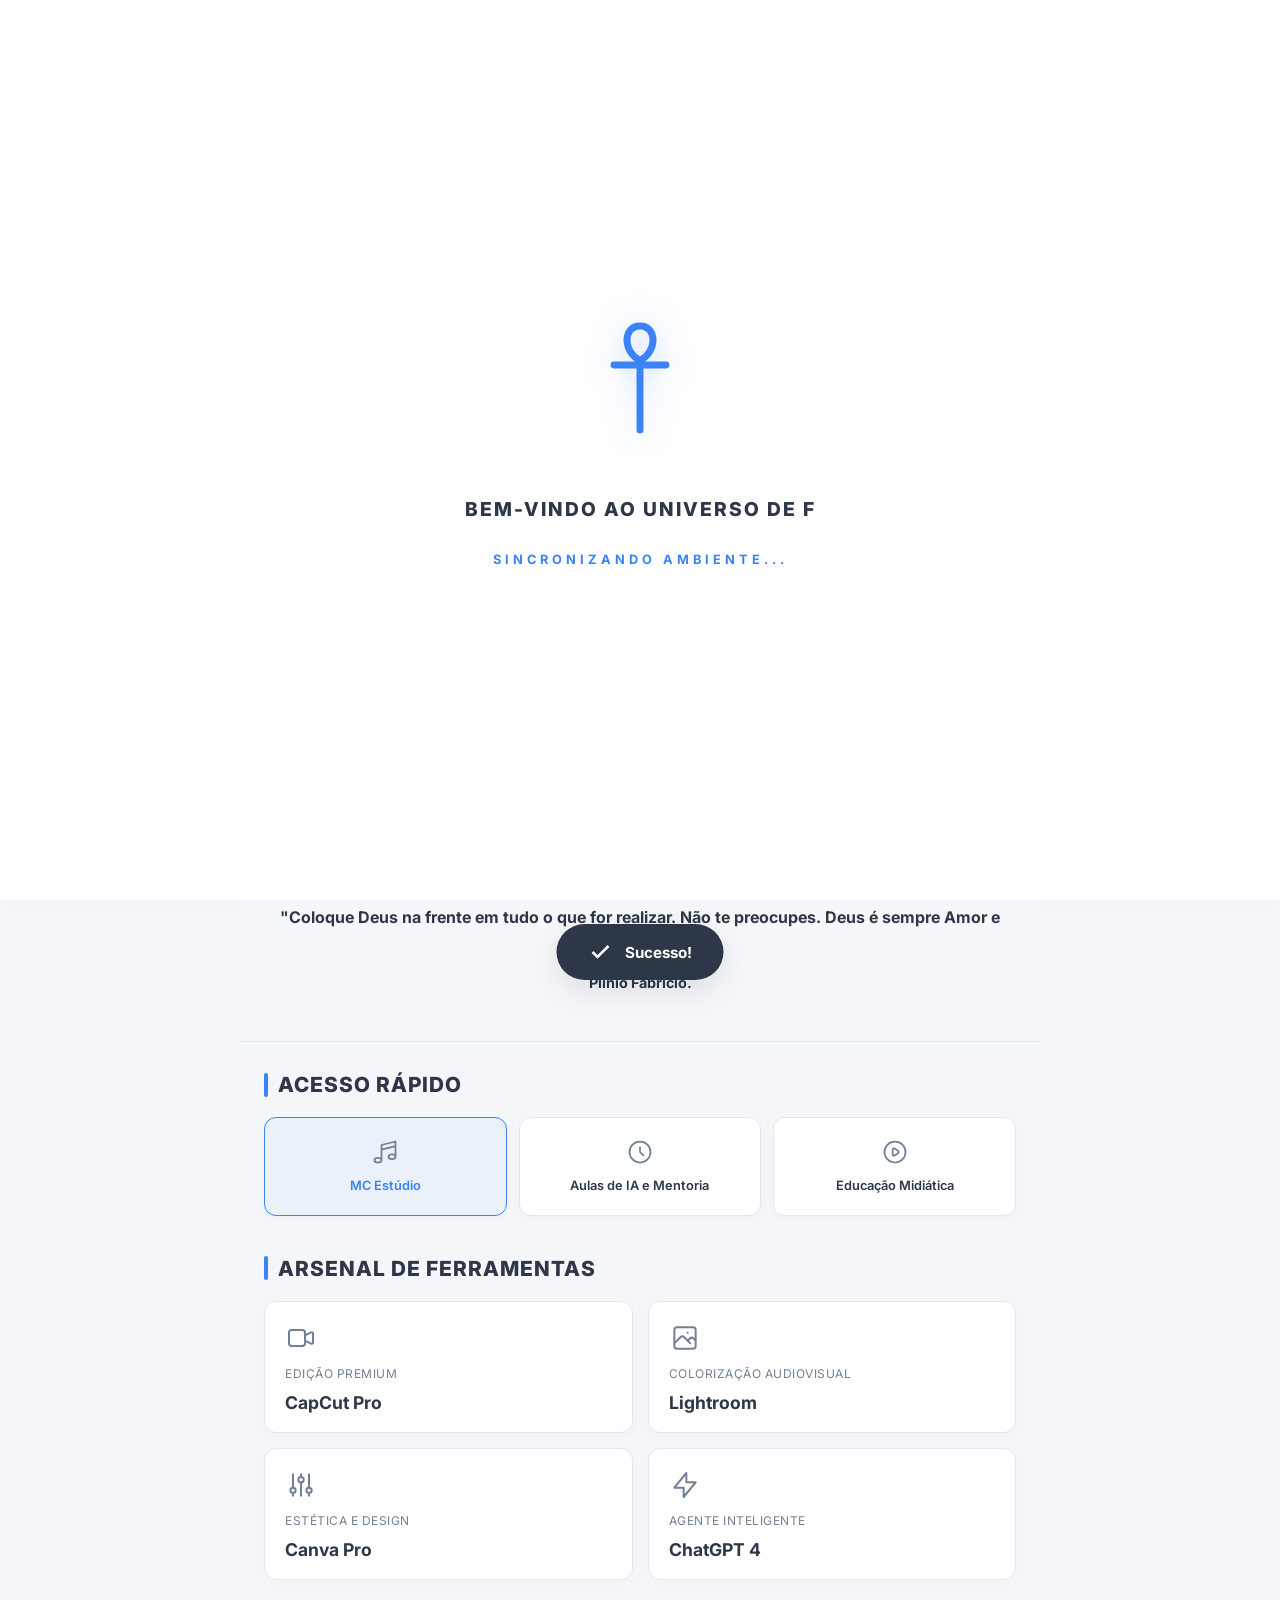
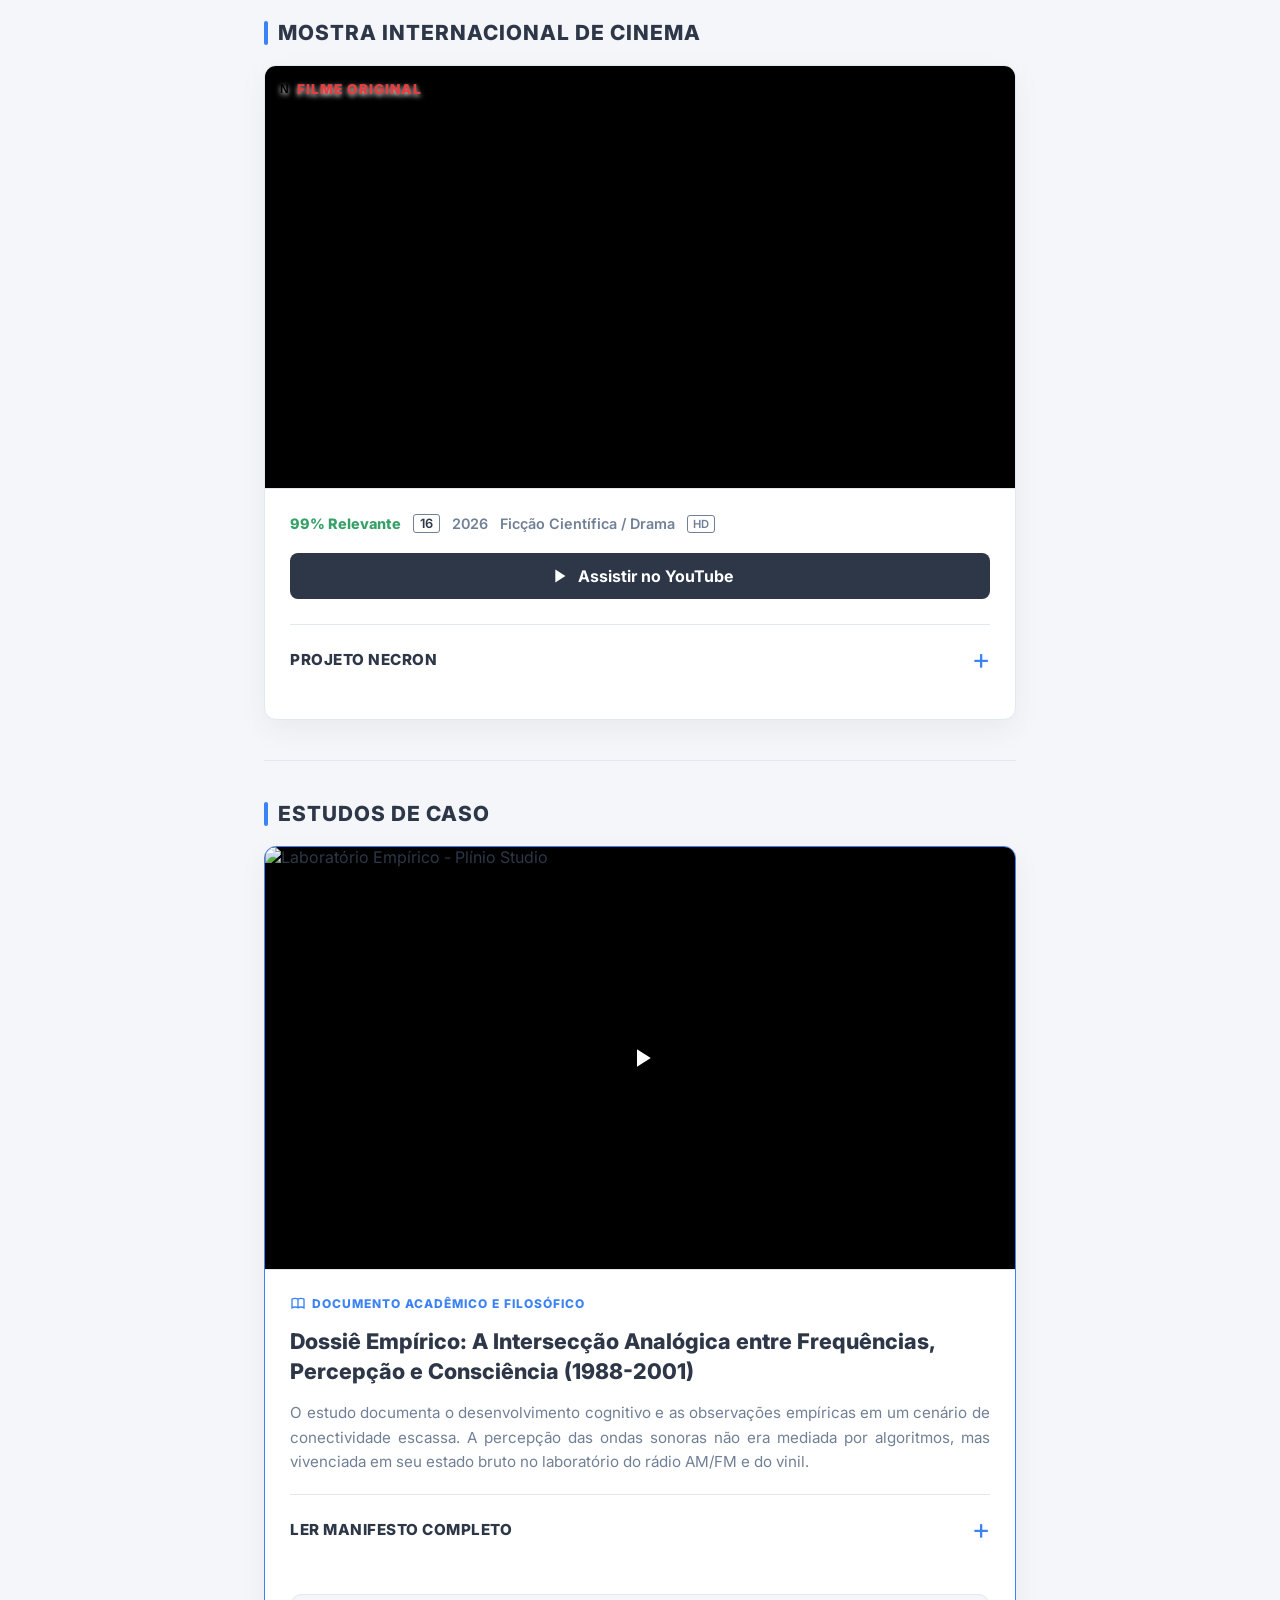
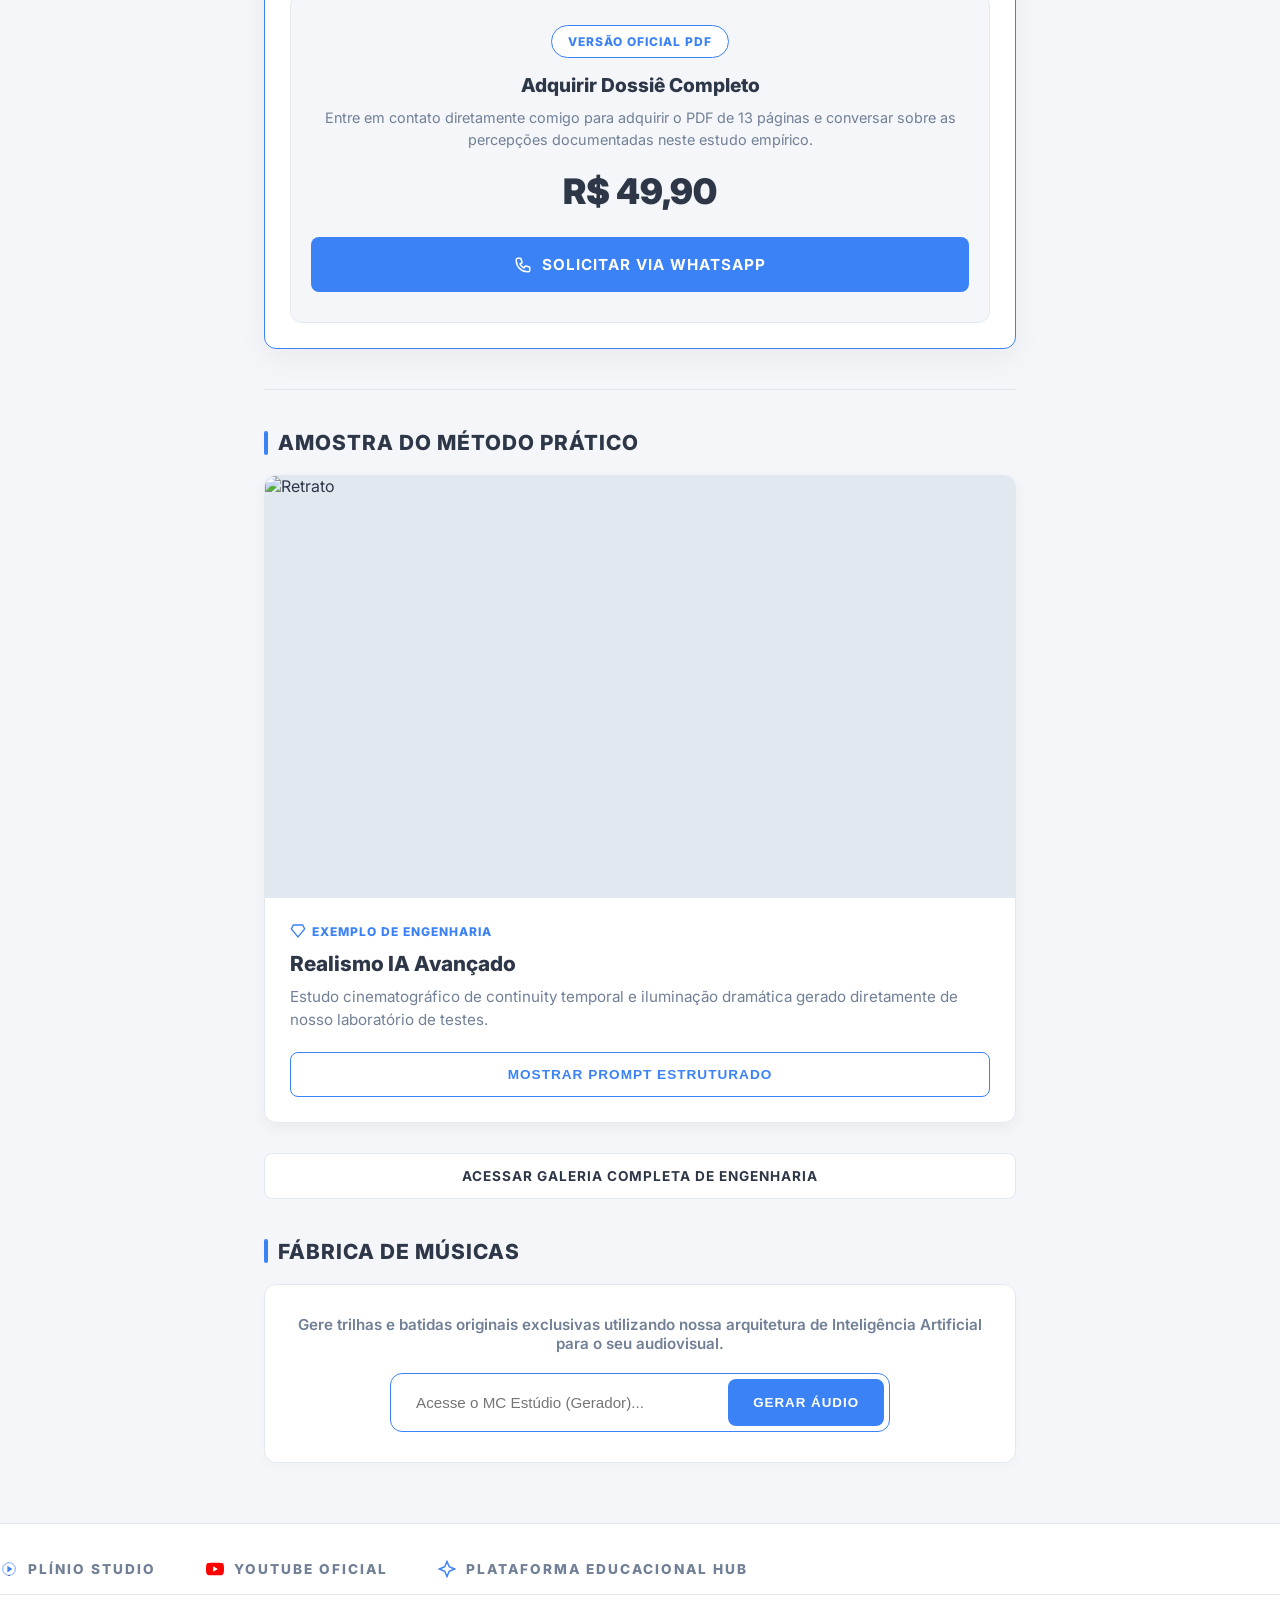
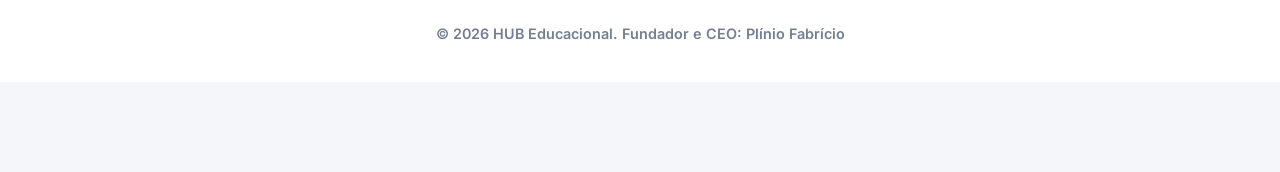
==== index.html @ e42d826e "Update greeting from 'Hello' to 'Goodbye'" ====
<!DOCTYPE html>
<html lang="pt-BR">
<head>
    <meta charset="UTF-8">
    <meta name="viewport" content="width=device-width, initial-scale=1.0, maximum-scale=1.0, user-scalable=no">
    <title>Plínio Studio | Hub Educacional & IA</title>
    <meta name="theme-color" content="#F4F6F9">
    
    <link rel="manifest" href="manifest.json">
    
    <link rel="icon" type="image/svg+xml" href="data:image/svg+xml,<svg xmlns='http://www.w3.org/2000/svg' viewBox='0 0 512 512'><rect width='512' height='512' rx='100' fill='%23FFFFFF'/><circle cx='256' cy='256' r='180' fill='none' stroke='%233B82F6' stroke-width='20'/><path d='M210 160v192l140-96z' fill='%233B82F6'/><text x='256' y='460' font-family='sans-serif' font-weight='900' font-size='42' fill='%231A202C' text-anchor='middle' letter-spacing='2'>PS</text></svg>">
    <link rel="apple-touch-icon" href="data:image/svg+xml,<svg xmlns='http://www.w3.org/2000/svg' viewBox='0 0 512 512'><rect width='512' height='512' rx='100' fill='%23FFFFFF'/><circle cx='256' cy='256' r='180' fill='none' stroke='%233B82F6' stroke-width='20'/><path d='M210 160v192l140-96z' fill='%233B82F6'/><text x='256' y='460' font-family='sans-serif' font-weight='900' font-size='42' fill='%231A202C' text-anchor='middle' letter-spacing='2'>PS</text></svg>">

    <link rel="preconnect" href="https://fonts.googleapis.com">
    <link rel="preconnect" href="https://fonts.gstatic.com" crossorigin>
    <link href="https://fonts.googleapis.com/css2?family=Inter:wght@300;400;500;600;700;800&display=swap" rel="stylesheet">

    <script type="module" src="https://ajax.googleapis.com/ajax/libs/model-viewer/3.4.0/model-viewer.min.js"></script>

    <style>
        /* --- TEMA PREMIUM (SaaS / EAD HUB CLEAN) --- */
        :root {
            --bg-main: #F4F6F9;        
            --bg-card: #FFFFFF;        
            --bg-card-hover: #F7FAFC;
            --text-main: #2D3748;
            --text-muted: #718096;
            --accent-primary: #3B82F6; 
            --accent-secondary: #FF3366; 
            --border-color: #E2E8F0;
            --netflix-red: #E53E3E;
        }

        * { margin: 0; padding: 0; box-sizing: border-box; }
        html { scroll-behavior: smooth; }
        body { background-color: var(--bg-main); color: var(--text-main); font-family: 'Inter', system-ui, -apple-system, sans-serif; -webkit-font-smoothing: antialiased; padding-bottom: 90px; }

        /* --- TELA DE ABERTURA --- */
        #splash-screen { position: fixed; top: 0; left: 0; width: 100%; height: 100%; background-color: #FFFFFF; z-index: 99999; display: flex; flex-direction: column; justify-content: center; align-items: center; overflow: hidden; transition: opacity 0.8s ease-out, visibility 0.8s; }
        .ankh-container { margin-bottom: 30px; animation: pulseAnkh 2.5s infinite ease-in-out; filter: drop-shadow(0 0 15px rgba(59, 130, 246, 0.3)); }
        @keyframes pulseAnkh { 0% { transform: scale(0.95); opacity: 0.8; filter: drop-shadow(0 0 10px rgba(59, 130, 246, 0.2)); } 50% { transform: scale(1.05); opacity: 1; filter: drop-shadow(0 0 25px rgba(59, 130, 246, 0.5)); } 100% { transform: scale(0.95); opacity: 0.8; filter: drop-shadow(0 0 10px rgba(59, 130, 246, 0.2)); } }
        .splash-content { position: relative; z-index: 2; text-align: center; padding: 20px; }
        .splash-text { font-size: 1.2rem; font-weight: 800; letter-spacing: 2px; color: var(--text-main); text-transform: uppercase; font-family: 'Inter', monospace; min-height: 40px; }
        .splash-sub { font-size: 0.8rem; color: var(--accent-primary); letter-spacing: 4px; margin-top: 15px; text-transform: uppercase; opacity: 0; animation: fadeInSub 2s forwards 1.5s; font-weight: bold; }
        @keyframes fadeInSub { to { opacity: 1; } }

        /* --- CABEÇALHO --- */
        header { display: flex; justify-content: space-between; align-items: center; padding: 20px 24px; background-color: rgba(255, 255, 255, 0.95); backdrop-filter: blur(10px); position: sticky; top: 0; z-index: 100; border-bottom: 1px solid var(--border-color); box-shadow: 0 4px 10px rgba(0,0,0,0.02); }
        .logo-text { font-size: 1.3rem; font-weight: 800; letter-spacing: -0.5px; color: var(--text-main); text-transform: uppercase;}
        .logo-text span { color: var(--accent-primary); }
        .header-icons { display: flex; gap: 16px; align-items: center; }
        .header-icons svg { width: 28px; height: 28px; fill: none; stroke: var(--text-muted); stroke-width: 1.5; cursor: pointer; transition: 0.3s; }
        .header-icons svg:hover { stroke: var(--accent-primary); }

        /* --- MENU LATERAL REORGANIZADO --- */
        .side-menu { position: fixed; top: 0; right: -100%; width: 300px; height: 100%; background: var(--bg-card); z-index: 2000; transition: 0.5s ease-out; border-left: 1px solid var(--border-color); box-shadow: -10px 0 30px rgba(0,0,0,0.05); overflow-y: auto; display: flex; flex-direction: column; }
        .side-menu.active { right: 0; }
        .menu-header { display: flex; justify-content: space-between; align-items: center; padding: 25px 24px 20px 24px; border-bottom: 1px solid var(--border-color); }
        .close-menu { color: var(--text-muted); font-size: 2rem; cursor: pointer; transition: 0.3s; line-height: 1;}
        .close-menu:hover { color: var(--accent-primary); }
        .menu-links { padding: 10px 0; }
        .menu-links a { display: flex; align-items: center; gap: 14px; padding: 18px 24px; color: var(--text-main); text-decoration: none; font-size: 0.95rem; font-weight: 600; border-bottom: 1px solid var(--border-color); transition: 0.3s; }
        .menu-links a svg { width: 20px; height: 20px; fill: none; stroke: var(--text-muted); stroke-width: 1.5; }
        .menu-links a:hover { background: var(--bg-card-hover); color: var(--accent-primary); padding-left: 30px; }
        .menu-links a:hover svg { stroke: var(--accent-primary); }
        .overlay { display: none; position: fixed; top: 0; left: 0; width: 100%; height: 100%; background: rgba(255,255,255,0.7); z-index: 1500; backdrop-filter: blur(4px); }
        .overlay.active { display: block; }

        /* Link Especial do MC Estúdio no Menu */
        .linkmcestudio { background: rgba(59, 130, 246, 0.05); border-left: 3px solid var(--accent-primary); }
        .linkmcestudio svg { stroke: var(--accent-primary) !important; }
        .linkmcestudio:hover { background: rgba(59, 130, 246, 0.1) !important; color: var(--accent-primary) !important; }

        /* --- CONTEÚDO PRINCIPAL --- */
        .app-container { max-width: 800px; margin: 0 auto; padding: 0 24px 40px 24px; }
        
        /* HERO SECTION */
        .hero-section { margin: 0 -24px 30px -24px; padding: 40px 24px; background: linear-gradient(180deg, #FFFFFF 0%, var(--bg-main) 100%); border-bottom: 1px solid var(--border-color); text-align: left; }
        .hero-title { font-size: 1.8rem; font-weight: 800; color: var(--text-main); margin-bottom: 15px; line-height: 1.3; text-align: center; }
        .hero-title span { color: var(--accent-primary); }
        
        .hero-search-box { display: flex; background: var(--bg-card); border: 1px solid var(--border-color); border-radius: 12px; overflow: hidden; max-width: 500px; margin: 0 auto; box-shadow: 0 5px 15px rgba(0,0,0,0.05); padding: 5px; }
        .hero-search-box input { flex: 1; padding: 15px 20px; background: transparent; border: none; color: var(--text-main); font-size: 0.95rem; outline: none; cursor: pointer; }
        .hero-search-box button { background: var(--accent-primary); color: #FFF; border: none; padding: 0 25px; border-radius: 8px; font-weight: 700; cursor: pointer; text-transform: uppercase; letter-spacing: 1px; transition: opacity 0.3s; }
        .hero-search-box button:hover { opacity: 0.85; }

        /* MENTORIAS E FERRAMENTAS */
        .section-title { font-size: 1.3rem; font-weight: 800; color: var(--text-main); margin-bottom: 20px; text-transform: uppercase; letter-spacing: 1px; display: flex; align-items: center; gap: 10px; }
        .section-title::before { content: ''; display: block; width: 4px; height: 24px; background: var(--accent-primary); border-radius: 2px; }
        
        .mentorship-grid { display: grid; grid-template-columns: repeat(3, 1fr); gap: 12px; margin-bottom: 40px; }
        .mentorship-card { background: var(--bg-card); border: 1px solid var(--border-color); color: var(--text-main); border-radius: 12px; padding: 20px 10px; text-align: center; display: flex; flex-direction: column; align-items: center; gap: 12px; cursor: pointer; font-weight: 600; transition: 0.3s; box-shadow: 0 4px 10px rgba(0,0,0,0.02); }
        .mentorship-card:hover { border-color: var(--accent-primary); background: var(--bg-card-hover); transform: translateY(-3px); }
        .mentorship-card svg { width: 28px; height: 28px; fill: none; stroke: var(--text-muted); stroke-width: 1.5; transition: 0.3s;}
        .mentorship-card:hover svg { stroke: var(--accent-primary); }
        .mentorship-card span { font-size: 0.8rem; line-height: 1.3; }

        .feature-grid { display: grid; grid-template-columns: repeat(2, 1fr); gap: 15px; margin-bottom: 40px; }
        .feature-card { background: var(--bg-card); border: 1px solid var(--border-color); border-radius: 12px; padding: 20px; text-decoration: none; transition: 0.3s; display: flex; flex-direction: column; align-items: flex-start; gap: 12px; position: relative; overflow: hidden; box-shadow: 0 4px 10px rgba(0,0,0,0.02); }
        .feature-card::before { content: ''; position: absolute; top: 0; left: 0; width: 3px; height: 100%; background: var(--accent-primary); opacity: 0; transition: 0.3s; }
        .feature-card:hover { border-color: var(--accent-primary); transform: translateY(-4px); background: var(--bg-card-hover); }
        .feature-card:hover::before { opacity: 1; }
        .feature-card svg { width: 32px; height: 32px; stroke: var(--text-muted); fill: none; stroke-width: 1.5; transition: 0.3s;}
        .feature-card:hover svg { stroke: var(--accent-primary); }
        .feature-card-small { font-size: 0.75rem; color: var(--text-muted); text-transform: uppercase; letter-spacing: 0.5px; }
        .feature-card-bold { font-size: 1.1rem; font-weight: 700; color: var(--text-main); line-height: 1.1; }

        /* --- CARDS (NETFLIX & DOSSIÊ) --- */
        .netflix-card { background: var(--bg-card); border-radius: 12px; overflow: hidden; margin-bottom: 40px; box-shadow: 0 10px 30px rgba(0,0,0,0.05); border: 1px solid var(--border-color); max-width: 100%; margin-left: auto; margin-right: auto; }
        .netflix-video-wrapper { position: relative; width: 100%; padding-top: 56.25%; background: #000; overflow: hidden; border-bottom: 1px solid var(--border-color);}
        .netflix-video-wrapper iframe, .netflix-video-wrapper img { position: absolute; top: 0; left: 0; width: 100%; height: 100%; border: none; object-fit: cover; }
        .netflix-badge-top { position: absolute; top: 15px; left: 15px; display: flex; align-items: center; gap: 6px; color: var(--netflix-red); font-weight: 900; font-size: 0.85rem; letter-spacing: 1px; z-index: 10; text-shadow: 0 2px 5px rgba(255,255,255,0.9);}
        .netflix-badge-top span { color: #000; font-size: 0.75rem; font-weight: 700; letter-spacing: 2px;}
        
        .netflix-info { padding: 25px; text-align: left; }
        .netflix-meta { display: flex; align-items: center; gap: 12px; flex-wrap: wrap; margin-bottom: 20px; font-size: 0.9rem; font-weight: 600; color: var(--text-muted); }
        .netflix-match { color: #38A169; font-weight: 800; }
        .netflix-age { border: 1px solid var(--text-muted); padding: 1px 6px; border-radius: 3px; font-size: 0.8rem; color: var(--text-main);}
        .netflix-hd { border: 1px solid var(--text-muted); padding: 1px 5px; border-radius: 3px; font-size: 0.7rem; }
        
        .netflix-buttons { display: flex; gap: 12px; margin-bottom: 25px; }
        .netflix-btn-play { flex: 1; background: var(--text-main); color: #FFF; display: flex; align-items: center; justify-content: center; gap: 8px; padding: 12px; border-radius: 8px; font-weight: 700; font-size: 1rem; text-decoration: none; transition: 0.3s; }
        .netflix-btn-play:hover { background: var(--accent-primary); }
        .netflix-btn-play svg { width: 22px; height: 22px; fill: currentColor; }
        
        /* DOSSIÊ TYPOGRAPHY */
        details.dossie-accordion { background: transparent; border: none; border-top: 1px solid var(--border-color); border-radius: 0; margin-bottom: 0; overflow: hidden; transition: all 0.3s ease; }
        details.dossie-accordion summary { padding: 20px 0; font-weight: 800; color: var(--text-main); cursor: pointer; list-style: none; display: flex; justify-content: space-between; align-items: center; text-transform: uppercase; font-size: 0.95rem; letter-spacing: 0.5px; user-select: none; }
        details.dossie-accordion summary::-webkit-details-marker { display: none; }
        details.dossie-accordion summary::after { content: '+'; color: var(--accent-primary); font-size: 1.8rem; font-weight: 400; line-height: 1; }
        details.dossie-accordion[open] summary::after { content: '-'; }
        
        .dossie-content { padding: 10px 0 20px 0; border-top: none; }
        .dossie-content h4 { color: var(--text-main); margin-top: 25px; margin-bottom: 12px; font-size: 1.05rem; font-weight: 800;}
        .dossie-content p { color: var(--text-muted); font-size: 0.95rem; margin-bottom: 15px; line-height: 1.7; text-align: justify; }
        .dossie-content ul { list-style: none; padding-left: 15px; margin-bottom: 20px; border-left: 2px solid var(--accent-primary); }
        .dossie-content li { color: var(--text-muted); font-size: 0.95rem; margin-bottom: 12px; padding-left: 12px; line-height: 1.6; }
        .dossie-content li strong { color: var(--text-main); }
        
        /* PROMPTS CARD */
        .prompt-card { background: var(--bg-card); border: 1px solid var(--border-color); border-radius: 12px; overflow: hidden; display: flex; flex-direction: column; margin-bottom: 30px; box-shadow: 0 5px 15px rgba(0,0,0,0.05);}
        .card-img-prompt { position: relative; aspect-ratio: 16/9; background: #E2E8F0; cursor: pointer; overflow: hidden;}
        .card-img-prompt img { width: 100%; height: 100%; object-fit: cover; transition: 0.5s; }
        .card-img-prompt:hover img { transform: scale(1.05); }
        .prompt-info-box { padding: 25px; display: flex; flex-direction: column; }
        .card-tag { font-size: 0.75rem; font-weight: 800; letter-spacing: 1px; text-transform: uppercase; margin-bottom: 12px; display: flex; align-items: center; gap: 6px; color: var(--accent-primary); }
        .card-tag svg { width: 16px; height: 16px; stroke: currentColor; fill: none; stroke-width: 2;}
        .prompt-info-box h3 { color: var(--text-main); font-size: 1.3rem; margin-bottom: 10px; font-weight: 800;}
        .prompt-info-box p { color: var(--text-muted); font-size: 0.95rem; margin-bottom: 20px; line-height: 1.5;}
        .prompt-collapse { max-height: 0; overflow: hidden; transition: max-height 0.4s ease-out; }
        .prompt-box { background: var(--bg-main); border: 1px solid var(--border-color); padding: 15px; border-radius: 8px; margin-top: 15px; margin-bottom: 15px; color: var(--text-muted); font-size: 0.85rem; font-family: monospace; white-space: pre-wrap; }

        /* BOTÕES */
        .btn-action { display: inline-flex; align-items: center; justify-content: center; gap: 10px; background: transparent; color: var(--accent-primary); font-weight: 700; font-size: 0.85rem; text-transform: uppercase; letter-spacing: 1px; border: 1px solid var(--accent-primary); padding: 14px 20px; border-radius: 8px; transition: 0.3s; width: 100%; cursor: pointer; text-decoration: none; }
        .btn-action svg { width: 18px; height: 18px; stroke: currentColor; fill: none; stroke-width: 2;}
        .btn-action:hover { background: var(--bg-card-hover); }
        .btn-secondary { background: var(--bg-card); color: var(--text-main); border: 1px solid var(--border-color); }
        .btn-secondary:hover { border-color: var(--text-muted); background: var(--bg-main); }
        .divider { width: 100%; height: 1px; background: var(--border-color); margin: 40px 0; }

        /* --- MODAIS E TOASTS --- */
        .modal-overlay { display: none; position: fixed; top: 0; left: 0; width: 100%; height: 100%; background: rgba(255, 255, 255, 0.9); backdrop-filter: blur(8px); z-index: 3000; justify-content: center; align-items: center; opacity: 0; transition: 0.3s; }
        .modal-overlay.active { display: flex; opacity: 1; }
        .modal-content { background: var(--bg-card); border: 1px solid var(--border-color); border-top: 4px solid var(--accent-primary); border-radius: 16px; padding: 40px 30px; width: 90%; max-width: 420px; text-align: center; position: relative; box-shadow: 0 20px 40px rgba(0,0,0,0.1); }
        .close-modal { position: absolute; top: 18px; right: 22px; color: var(--text-muted); font-size: 2rem; cursor: pointer; transition: 0.3s; line-height: 1; }
        .close-modal:hover { color: var(--accent-primary); }
        .modal-content h3 { font-size: 1.5rem; font-weight: 800; color: var(--text-main); margin-bottom: 10px; letter-spacing: -0.5px;}
        .modal-input { width: 100%; padding: 18px; margin-bottom: 20px; background: var(--bg-main); color: var(--text-main); border: 1px solid var(--border-color); border-radius: 10px; text-align: center; font-size: 1.4rem; transition: 0.3s; font-weight: 700; letter-spacing: 4px; }
        .modal-input:focus { border-color: var(--accent-primary); outline: none; box-shadow: 0 0 10px rgba(59,130,246,0.1);}
        .modal-btn { background: var(--accent-primary); color: #FFF; padding: 16px; border: none; border-radius: 10px; font-weight: 700; cursor: pointer; width: 100%; text-transform: uppercase; transition: 0.3s; letter-spacing: 1px; margin-bottom: 15px; }
        .modal-btn:hover { background: #2563EB; }
        
        .toast-notification { position: fixed; bottom: -80px; left: 50%; transform: translateX(-50%); background: var(--text-main); color: #FFF; padding: 16px 32px; border-radius: 30px; font-weight: 700; font-size: 0.95rem; z-index: 9999; transition: bottom 0.5s cubic-bezier(0.68, -0.55, 0.265, 1.55); display: flex; align-items: center; gap: 12px; pointer-events: none; box-shadow: 0 10px 30px rgba(0,0,0,0.1);}
        .toast-notification.show { bottom: 90px; }
        
        .lightbox-overlay { display: none; position: fixed; top: 0; left: 0; width: 100%; height: 100%; background: rgba(255,255,255,0.95); backdrop-filter: blur(10px); z-index: 4000; justify-content: center; align-items: center; cursor: zoom-out; opacity: 0; transition: 0.3s ease; }
        .lightbox-overlay.active { display: flex; opacity: 1; }
        .lightbox-overlay img { max-width: 90%; max-height: 90vh; border-radius: 8px; border: 1px solid var(--border-color); box-shadow: 0 20px 40px rgba(0,0,0,0.1); }
        
        /* BOTTOM NAV & FOOTER */
        .bottom-nav { position: fixed; bottom: 0; left: 0; width: 100%; background: rgba(255, 255, 255, 0.98); backdrop-filter: blur(10px); border-top: 1px solid var(--border-color); display: flex; justify-content: space-around; padding: 12px 0 20px 0; z-index: 1000; box-shadow: 0 -4px 20px rgba(0,0,0,0.03); }
        .nav-item { display: flex; flex-direction: column; align-items: center; gap: 6px; color: var(--text-muted); text-decoration: none; font-size: 0.75rem; font-weight: 700; transition: 0.3s; cursor: pointer; }
        .nav-item:hover, .nav-item.active { color: var(--accent-primary); }
        .nav-item svg { width: 26px; height: 26px; stroke: currentColor; fill: none; stroke-width: 1.5; }
        
        ::-webkit-scrollbar { width: 8px; }
        ::-webkit-scrollbar-track { background: var(--bg-main); }
        ::-webkit-scrollbar-thumb { background: var(--border-color); border-radius: 10px; }
        ::-webkit-scrollbar-thumb:hover { background: var(--text-muted); }
        
        .marquee-container { width: 100%; overflow: hidden; background: var(--bg-card); border-top: 1px solid var(--border-color); border-bottom: 1px solid var(--border-color); padding: 16px 0; display: flex; white-space: nowrap; margin-top: 20px; margin-bottom: 30px; }
        .marquee-content { display: flex; gap: 50px; animation: infiniteScroll 25s linear infinite; align-items: center; }
        .marquee-item { font-size: 0.85rem; font-weight: 800; color: var(--text-muted); text-transform: uppercase; letter-spacing: 2px; display: flex; align-items: center; gap: 10px; }
        .marquee-item span { color: var(--accent-primary); }
        @keyframes infiniteScroll { 0% { transform: translateX(0%); } 100% { transform: translateX(-50%); } }
    </style>
</head>
<body id="top">

    <!-- TELA DE ABERTURA CORRIGIDA -->
    <div id="splash-screen">
        <div class="ankh-container">
            <!-- Ícone Simplificado para não dar erro em mobile -->
            <svg viewBox="0 0 100 150" style="width: 130px; height: 130px; stroke: #3B82F6; fill: none; stroke-width: 8; stroke-linecap: round; stroke-linejoin: round;">
                <path d="M50 15 C30 15, 30 45, 50 55 C70 45, 70 15, 50 15 Z" />
                <line x1="20" y1="60" x2="80" y2="60" />
                <line x1="50" y1="60" x2="50" y2="135" />
            </svg>
        </div>
        <div class="splash-content">
            <div class="splash-text" id="splashTypewriter"></div>
            <div class="splash-sub">Sincronizando ambiente...</div>
        </div>
    </div>

    <header>
        <div class="logo-text">PLÍNIO<span>STUDIO</span></div>
        <div class="header-icons">
            <svg onclick="toggleMenu()" viewBox="0 0 24 24"><path stroke-linecap="round" stroke-linejoin="round" d="M4 6h16M4 12h16M4 18h16"></path></svg>
        </div>
    </header>

    <div class="overlay" id="menuOverlay" onclick="toggleMenu()"></div>
    
    <!-- MENU LATERAL REORGANIZADO -->
    <div class="side-menu" id="sideMenu">
        <div class="menu-header">
            <div class="logo-text" style="font-size: 1.1rem;">Navegação</div>
            <div class="close-menu" onclick="toggleMenu()">×</div>
        </div>
        <div class="menu-links">
            <a href="#" onclick="abrirModalQuemSomos(); toggleMenu();">
                <svg viewBox="0 0 24 24"><path stroke-linecap="round" stroke-linejoin="round" d="M16 7a4 4 0 11-8 0 4 4 0 018 0zM12 14a7 7 0 00-7 7h14a7 7 0 00-7-7z"></path></svg> Quem Somos
            </a>
            <a href="#" onclick="abrirPeloMenu('curso', 'Aulas de IA e Mentoria'); toggleMenu();">
                <svg viewBox="0 0 24 24"><path stroke-linecap="round" stroke-linejoin="round" d="M12 8v4l3 3m6-3a9 9 0 11-18 0 9 9 0 0118 0z"></path></svg> Aulas de IA e Mentoria
            </a>
            <a href="#" onclick="abrirPeloMenu('mentoria', 'Mentoria de Educação Midiática'); toggleMenu();">
                <svg viewBox="0 0 24 24"><path stroke-linecap="round" stroke-linejoin="round" d="M14.752 11.168l-3.197-2.132A1 1 0 0010 9.87v4.263a1 1 0 001.555.832l3.197-2.132a1 1 0 000-1.664z"></path><path stroke-linecap="round" stroke-linejoin="round" d="M21 12a9 9 0 11-18 0 9 9 0 0118 0z"></path></svg> Educação Midiática
            </a>
            <a href="#estudos-de-caso" onclick="toggleMenu();">
                <svg viewBox="0 0 24 24"><path stroke-linecap="round" stroke-linejoin="round" d="M9 12h6m-6 4h6m2 5H7a2 2 0 01-2-2V5a2 2 0 012-2h5.586a1 1 0 01.707.293l5.414 5.414a1 1 0 01.293.707V19a2 2 0 01-2 2z"></path></svg> Estudos de Caso (Tese)
            </a>
            <a href="mcestudio.html" class="linkmcestudio">
                <svg viewBox="0 0 24 24"><path stroke-linecap="round" stroke-linejoin="round" d="M9 19V6l12-3v13M9 19c0 1.105-1.343 2-3 2s-3-.895-3-2 1.343-2 3-2 3 .895 3 2zm12-3c0 1.105-1.343 2-3 2s-3-.895-3-2 1.343-2 3-2 3 .895 3 2zM9 10l12-3"></path></svg> MC Estúdio (Gerador)
            </a>
            <a href="https://iadesignerweb.github.io/prompts">
                <svg viewBox="0 0 24 24"><path stroke-linecap="round" stroke-linejoin="round" d="M4 16l4.586-4.586a2 2 0 012.828 0L16 16m-2-2l1.586-1.586a2 2 0 012.828 0L20 14m-6-6h.01M6 20h12a2 2 0 002-2V6a2 2 0 00-2-2H6a2 2 0 00-2 2v12a2 2 0 002 2z"></path></svg> Galeria de Prompts
            </a>
            <a href="#" onclick="abrirModalPagamentos(); toggleMenu();">
                <svg viewBox="0 0 24 24"><path stroke-linecap="round" stroke-linejoin="round" d="M12 8c-1.657 0-3 .895-3 2s1.343 2 3 2 3 .895 3 2-1.343 2-3 2m0-8c1.11 0 2.08.402 2.599 1M21 12a9 9 0 11-18 0 9 9 0 0118 0z"></path></svg> Adquirir Franquias (SaaS)
            </a>
            <a href="#" onclick="abrirPeloMenu('ebook', 'Baixar E-books'); toggleMenu();">
                <svg viewBox="0 0 24 24"><path stroke-linecap="round" stroke-linejoin="round" d="M12 6v12m-3-2.818l.879.659c1.171.879 3.07.879 4.242 0 1.172-.879 1.172-2.303 0-3.182C13.536 12.219 12.768 12 12 12c-.725 0-1.45-.22-2.003-.659-1.106-.879-1.106-2.303 0-3.182s2.9-.879 4.006 0l.415.33M21 12a9 9 0 11-18 0 9 9 0 0118 0z"></path></svg> Biblioteca de E-books
            </a>
            <a href="https://wa.me/5587996029765" target="_blank">
                <svg viewBox="0 0 24 24"><path stroke-linecap="round" stroke-linejoin="round" d="M3 5a2 2 0 012-2h3.28a1 1 0 01.948.684l1.498 4.493a1 1 0 01-.502 1.21l-2.257 1.13a11.042 11.042 0 005.516 5.516l1.13-2.257a1 1 0 011.21-.502l4.493 1.498a1 1 0 01.684.949V19a2 2 0 01-2 2h-1C9.716 21 3 14.284 3 6V5z"></path></svg> Suporte Oficial
            </a>
        </div>
    </div>

    <main class="app-container">
        
        <!-- HERO SECTION -->
        <div class="hero-section" style="padding: 40px 24px; text-align: left;">
            <div style="text-align: center; margin-bottom: 25px;">
                <img src="https://raw.githubusercontent.com/iadesignerweb/pliniostudio.io/refs/heads/main/foto-perfil-plinio-fabricio-oficial.png" alt="Plínio Fabrício - Criador do Várzea Beat" style="width: 100%; max-width: 400px; border-radius: 12px; box-shadow: 0 10px 30px rgba(0,0,0,0.1);">
            </div>
            
            <h1 class="hero-title" style="text-align: center; font-size: 1.6rem; text-transform: uppercase;">O CRIADOR DO GÊNERO <br><span style="color: var(--accent-primary);">VÁRZEA BEAT</span></h1>
            
            <div style="color: var(--text-muted); font-size: 0.95rem; line-height: 1.6; margin-bottom: 25px; text-align: justify;">
                <p style="margin-bottom: 15px;"><strong style="color: var(--text-main);">Plínio Fabrício:</strong> Produtor musical e cineasta independente, natural de Custódia, no sertão de Pernambuco. Com uma trajetória forjada por 30 anos de resistência e dedicação absoluta à criação, ele é o fundador do Plínio Studio e o criador do gênero Várzea Beat.</p>
                <p style="margin-bottom: 15px;">Mais do que um estilo musical, o Várzea Beat é um manifesto estético e audiovisual. A obra de Plínio funde o peso e a densidade das batidas modernas com a poética, a aridez e a ancestralidade do sertão nordestino. Guiado pela filosofia de conceitos antigos como Platão e a filosofia hindu, ele transforma a escassez de recursos em potência narrativa.</p>
                <p style="margin-bottom: 15px;">Atuando de forma 100% independente, da composição à renderização final, suas obras abordam temas existenciais, crítica social e a quebra das ilusões modernas. Entre os projetos mais recentes e atualizados de sua jornada estão os projetos e álbuns visuais: "Série Dopamina", Trailer disponível no Canal do artista e Filme "NECRON" na mostra internacional da Filmfreeway.com/NECRON. "Carcará" e "O Portal", são as últimas obras publicadas. Hoje, o seu trabalho ultrapassa as barreiras de Pernambuco, alcançando curadorias, como o destaque internacional no Festival de Cinema da Fox Studios, em Los Angeles.</p>
                
                <p style="margin-bottom: 20px; font-style: italic; border-left: 3px solid var(--accent-primary); padding-left: 15px;"><strong>Nota de arte:</strong> "O cinema e a música independente têm a força, não precisa de barreiras. Elas têm força suficiente para rompê-las."<br><br><span style="font-weight: bold; font-style: normal; color: var(--text-main);">Plínio Fabrício</span></p>
            </div>

            <!-- PROMPT PARA OS ALUNOS -->
            <div style="background: var(--bg-card); border: 1px solid var(--border-color); border-radius: 12px; padding: 20px; margin-bottom: 30px; box-shadow: 0 4px 10px rgba(0,0,0,0.02);">
                <p style="font-size: 0.85rem; font-weight: 700; color: var(--text-main); margin-bottom: 15px; text-align: center;">Como forma de gratidão aos 32.100 inscritos no Canal YouTube, para ser gerado no Gemini com sua fotografia.</p>
                <button onclick="togglePrompt('promptBiografia', this)" class="btn-action">Mostrar Prompt Estruturado</button>
                <div id="promptBiografia" class="prompt-collapse">
                    <div class="prompt-box" id="textoPromptBio">A cinematic, ultra-realistic editorial portrait photograph of a man. He has neatly styled hair with individual strands clearly visible, and short facial stubble. He is wearing a premium textured light beige/cream crew-neck sweater. The subject is shown in a tight chest-up portrait, positioned slightly right of center, with his body facing mostly toward the camera while his head is turned subtly toward the right side of the frame. His expression is calm, serious, and slightly contemplative, with his gaze directed off-camera to the right looking towards the horizon, not at the camera. Dramatic low-key cinematic lighting is used. A strong warm golden-orange key light from the left side of the frame illuminates the left side of his face, ear, hair, neck, and sweater, creating rich amber highlights and deep natural shadows. The right side of his face gradually falls into shadow, producing a striking chiaroscuro effect. The background is extremely dark, nearly black, with very shallow depth of field and subtle warm out-of-focus light highlights. The main subject remains the clear visual focus. Shot on an 85mm portrait lens at f/2. Aspect ratio 4:5. Strict instruction: Remove any other person or silhouette from the background. Preserve the subject's exact facial features, identity, and sharp/refined nose completely unaltered.</div>
                    <button onclick="copiarPrompt('textoPromptBio')" class="btn-action" style="margin-top: 5px;">Copiar Prompt</button>
                </div>
            </div>
            
            <div style="text-align: center; margin-top: 30px; padding-bottom: 10px;">
                <p style="font-weight: 700; color: var(--text-main); font-size: 1rem; margin-bottom: 10px;">"Coloque Deus na frente em tudo o que for realizar. Não te preocupes. Deus é sempre Amor e Justiça."</p>
                <p style="color: var(--text-muted); font-size: 0.9rem;">Com amor,<br><strong style="color: var(--text-main);">Plínio Fabrício.</strong></p>
            </div>
        </div>

        <h2 class="section-title">Acesso Rápido</h2>
        <div class="mentorship-grid">
            <div class="mentorship-card" onclick="window.location.href='mcestudio.html'" style="border-color: var(--accent-primary); background: rgba(59, 130, 246, 0.05);">
                <svg viewBox="0 0 24 24" stroke="var(--accent-primary)"><path stroke-linecap="round" stroke-linejoin="round" d="M9 19V6l12-3v13M9 19c0 1.105-1.343 2-3 2s-3-.895-3-2 1.343-2 3-2 3 .895 3 2zm12-3c0 1.105-1.343 2-3 2s-3-.895-3-2 1.343-2 3-2 3 .895 3 2zM9 10l12-3"></path></svg>
                <span style="color: var(--accent-primary);">MC Estúdio</span>
            </div>
            <div class="mentorship-card" onclick="abrirModal('curso', 'Aulas de IA e Mentoria')">
                <svg viewBox="0 0 24 24"><path stroke-linecap="round" stroke-linejoin="round" d="M12 8v4l3 3m6-3a9 9 0 11-18 0 9 9 0 0118 0z"></path></svg>
                <span>Aulas de IA e Mentoria</span>
            </div>
            <div class="mentorship-card" onclick="abrirModal('mentoria', 'Mentoria de Educação Midiática')">
                <svg viewBox="0 0 24 24"><path stroke-linecap="round" stroke-linejoin="round" d="M14.752 11.168l-3.197-2.132A1 1 0 0010 9.87v4.263a1 1 0 001.555.832l3.197-2.132a1 1 0 000-1.664z"></path><path stroke-linecap="round" stroke-linejoin="round" d="M21 12a9 9 0 11-18 0 9 9 0 0118 0z"></path></svg>
                <span>Educação Midiática</span>
            </div>
        </div>

        <h2 class="section-title">Arsenal de Ferramentas</h2>
        <div class="feature-grid">
            <a href="https://play.google.com/store/search?q=CapCut&c=apps" target="_blank" class="feature-card">
                <svg viewBox="0 0 24 24"><path stroke-linecap="round" stroke-linejoin="round" d="M15 10l4.553-2.276A1 1 0 0121 8.618v6.764a1 1 0 01-1.447.894L15 14M5 18h8a2 2 0 002-2V8a2 2 0 00-2-2H5a2 2 0 00-2 2v8a2 2 0 002 2z"></path></svg>
                <span class="feature-card-small">Edição Premium</span>
                <span class="feature-card-bold">CapCut Pro</span>
            </a>
            <a href="https://play.google.com/store/search?q=Lightroom+Mobile&c=apps" target="_blank" class="feature-card">
                <svg viewBox="0 0 24 24"><path stroke-linecap="round" stroke-linejoin="round" d="M4 16l4.586-4.586a2 2 0 012.828 0L16 16m-2-2l1.586-1.586a2 2 0 012.828 0L20 14m-6-6h.01M6 20h12a2 2 0 002-2V6a2 2 0 00-2-2H6a2 2 0 00-2 2v12a2 2 0 002 2z"></path></svg>
                <span class="feature-card-small">Colorização Audiovisual</span>
                <span class="feature-card-bold">Lightroom</span>
            </a>
            <a href="https://play.google.com/store/search?q=Canva&c=apps" target="_blank" class="feature-card">
                <svg viewBox="0 0 24 24"><path stroke-linecap="round" stroke-linejoin="round" d="M12 6V4m0 2a2 2 0 100 4m0-4a2 2 0 110 4m-6 8a2 2 0 100-4m0 4a2 2 0 110-4m0 4v2m0-6V4m6 6v10m6-2a2 2 0 100-4m0 4a2 2 0 110-4m0 4v2m0-6V4"></path></svg>
                <span class="feature-card-small">Estética e Design</span>
                <span class="feature-card-bold">Canva Pro</span>
            </a>
            <a href="https://play.google.com/store/search?q=ChatGPT&c=apps" target="_blank" class="feature-card">
                <svg viewBox="0 0 24 24"><path stroke-linecap="round" stroke-linejoin="round" d="M13 10V3L4 14h7v7l9-11h-7z"></path></svg>
                <span class="feature-card-small">Agente Inteligente</span>
                <span class="feature-card-bold">ChatGPT 4</span>
            </a>
        </div>

        <h2 class="section-title">Mostra Internacional de Cinema</h2>
        <div class="netflix-card">
            <div class="netflix-video-wrapper">
                <div class="netflix-badge-top"><span style="font-family: sans-serif;">N</span> FILME ORIGINAL</div>
                <iframe src="https://www.youtube.com/embed/RrNDFGoORMo" title="TRAILER OFICIAL: NECRON | Ficção Científica" allow="accelerometer; autoplay; clipboard-write; encrypted-media; gyroscope; picture-in-picture" allowfullscreen></iframe>
            </div>
            
            <div class="netflix-info">
                <div class="netflix-meta">
                    <span class="netflix-match">99% Relevante</span>
                    <span class="netflix-age">16</span>
                    <span>2026</span>
                    <span>Ficção Científica / Drama</span>
                    <span class="netflix-hd">HD</span>
                </div>
                
                <div class="netflix-buttons">
                    <a href="https://www.youtube.com/watch?v=RrNDFGoORMo" target="_blank" class="netflix-btn-play">
                        <svg viewBox="0 0 24 24"><path d="M8 5v14l11-7z"/></svg> Assistir no YouTube
                    </a>
                </div>
                
                <details class="dossie-accordion">
                    <summary>Projeto Necron</summary>
                    <div class="dossie-content">
                        <h4 style="color: var(--text-main); margin-bottom: 15px; font-size: 1.1rem; margin-top:0;">Protocolo oficial da Mostra Internacional</h4>
                        
                        <div style="font-size: 0.8rem; color: var(--text-muted); margin-bottom: 20px; font-family: monospace; border-left: 2px solid var(--netflix-red); padding-left: 15px;">
                            <strong>DATA DE EMISSÃO:</strong> 15 de Julho de 2026<br>
                            <strong>DIRETOR E CRIADOR:</strong> Plínio Fabrício, Plínio Studio
                        </div>

                        <p style="color: var(--text-main); font-weight: 700; margin-bottom: 10px;">PREÂMBULO</p>
                        <p>Este documento formaliza a gênese e a execução do projeto cinematográfico independente "NECRON". A obra une a essência cultural nordestina e brasileira com temas universais de ficção científica e drama. Nascido da necessidade crítica de questionar o controle corporativo e a alienação nas famílias modernas, o filme atua como uma denúncia estética contra o isolamento de um mundo hiperconectado.</p>

                        <p style="color: var(--text-main); font-weight: 700; margin-top: 25px; margin-bottom: 10px;">CRONOLOGIA DO ARCO NARRATIVO</p>
                        <ul>
                            <li><strong>O Exílio:</strong> O arquiteto e criador solitário é impiedosamente banido pelo sistema corporativo opressor denominado "Êxodo".</li>
                            <li><strong>A Descoberta Letal:</strong> Constatação aterradora de que a corporação não é apenas um monopólio de controle de dados, mas a encarnação algorítmica de um mal ancestral que alienou sua própria família.</li>
                            <li><strong>O Resgate Cognitivo:</strong> O protagonista inicia uma resistência tática para invadir a estrutura corporativa e salvar a mente de seu filho do abismo digital.</li>
                            <li><strong>O Testamento:</strong> Em paralelo à sua luta, ele grava a verdade factual da humanidade como legado para um neto que ele jamais conheceu.</li>
                        </ul>
                    </div>
                </details>
            </div>
        </div>

        <div class="divider"></div>

        <!-- NOVA SEÇÃO: ESTUDOS DE CASO (DOSSIÊ EMPÍRICO) -->
        <h2 class="section-title" id="estudos-de-caso">Estudos de Caso</h2>
        
        <div class="netflix-card" style="margin-bottom: 40px; border-color: var(--accent-primary);">
            
            <!-- Banner da Tese -->
            <div class="netflix-video-wrapper" style="cursor:pointer;" onclick="window.open('#', '_blank')" title="Assistir Vídeo Complementar (Em Breve)">
                <img src="https://raw.githubusercontent.com/iadesignerweb/pliniostudio.io/refs/heads/main/plinio-fabricio-studio-plinio-studio-plataformade-sass-hub-ia-estudo.png" alt="Laboratório Empírico - Plínio Studio">
                <div style="position:absolute; top:50%; left:50%; transform:translate(-50%, -50%); background:rgba(0,0,0,0.5); border-radius:50%; width:60px; height:60px; display:flex; align-items:center; justify-content:center; backdrop-filter:blur(4px); transition: 0.3s;" onmouseover="this.style.background='rgba(59,130,246,0.8)'" onmouseout="this.style.background='rgba(0,0,0,0.5)'">
                    <svg viewBox="0 0 24 24" style="width:30px; height:30px; fill:#FFF; margin-left:4px;"><path d="M8 5v14l11-7z"/></svg>
                </div>
            </div>
            
            <div class="netflix-info">
                <div class="card-tag" style="margin-bottom:15px; color:var(--accent-primary);">
                    <svg viewBox="0 0 24 24" stroke="currentColor"><path d="M12 6.253v13m0-13C10.832 5.477 9.246 5 7.5 5S4.168 5.477 3 6.253v13C4.168 18.477 5.754 18 7.5 18s3.332.477 4.5 1.253m0-13C13.168 5.477 14.754 5 16.5 5c1.747 0 3.332.477 4.5 1.253v13C19.832 18.477 18.247 18 16.5 18c-1.746 0-3.332.477-4.5 1.253"/></svg> 
                    DOCUMENTO ACADÊMICO E FILOSÓFICO
                </div>
                
                <h3 style="font-size: 1.35rem; font-weight:800; color:var(--text-main); margin-bottom:15px; line-height:1.4;">Dossiê Empírico: A Intersecção Analógica entre Frequências, Percepção e Consciência (1988-2001)</h3>
                
                <p style="color:var(--text-muted); font-size:0.95rem; line-height:1.6; margin-bottom:20px; text-align: justify;">O estudo documenta o desenvolvimento cognitivo e as observações empíricas em um cenário de conectividade escassa. A percepção das ondas sonoras não era mediada por algoritmos, mas vivenciada em seu estado bruto no laboratório do rádio AM/FM e do vinil.</p>
                
                <details class="dossie-accordion">
                    <summary>Ler Manifesto Completo</summary>
                    <div class="dossie-content" style="padding-top:10px;">
                        
                        <h4>I. O Contexto Temporal e o Isolamento Conectivo</h4>
                        <p>O presente estudo documenta o desenvolvimento cognitivo e as observações empíricas de um indivíduo durante o período compreendido entre o final da década de 1980 e a virada do milênio (1988-2001). O caso ganha relevância analítica por ocorrer em um cenário de conectividade escassa, caracterizado pela internet discada e pelo acesso limitado ao fluxo de informação global. Nesse vácuo digital, o indivíduo estruturou hipóteses profundas sobre física, acústica e percepção através da observação direta, da experimentação prática e da busca por literaturas filosóficas fora do escopo convencional.</p>

                        <h4>II. O Contraste Analógico vs. Digital: A Escola da Frequência Pura</h4>
                        <p>A aquisição desse entendimento estrutural precedeu a era da computação de alta velocidade e da inteligência de dados. A partir de 1988, a percepção das ondas sonoras não era mediada por algoritmos, mas vivenciada em seu estado bruto. A interação física com discos de vinil e a sintonização tátil de sinais de rádio AM/FM serviram como um laboratório empírico. Nessas mídias analógicas, a frequência, o ruído, a ressonância e a vibração não eram representações gráficas em uma tela, mas grandezas físicas tangíveis. Esse lastro temporal analógico permitiu ao autor observar a energia orgânica antes de ser emulada por processadores, desenvolvendo a capacidade rara de separar a verdadeira filosofia e biologia humana daquilo que a tecnologia contemporânea apenas tenta simular.</p>

                        <h4>III. A Premissa Vibracional e a Observação do Áudio</h4>
                        <p>Sem a influência das arquiteturas lógicas modernas, o autor do estudo mapeou o comportamento da energia puramente através da experimentação empírica com o som:</p>
                        <ul>
                            <li><strong>Frequências e Estados Mentais:</strong> O indivíduo documentou correlações sensoriais entre a exposição a frequências sonoras específicas, como ondas Delta, Theta e Beta, e a indução de estados alterados de consciência e foco.</li>
                            <li><strong>A Ponte com o Conhecimento Ancestral:</strong> Em suas reflexões, estruturou-se a hipótese teórica de que o domínio dessas vibrações não era uma descoberta científica recente, mas um resgate. O estudo propõe uma analogia onde civilizações antigas possivelmente já utilizavam os princípios da acústica e da ressonância como mecanismos de expansão da mente.</li>
                        </ul>

                        <h4>IV. O Véu da Realidade e a Metáfora Visual</h4>
                        <p>O cerne das reflexões deste período concentra-se na desconstrução da percepção sobre a matéria física. Para ilustrar essa percepção, o indivíduo fundamentou-se em duas vertentes principais:</p>
                        <ul>
                            <li><strong>A Filosofia Clássica:</strong> O Mito da Caverna de Platão e o conceito do Véu de Maya do hinduísmo foram adotados como metáforas primárias. A hipótese levanta a ideia de que a mente humana processa apenas projeções de uma realidade vibracional mais complexa. Obras da cultura pop contemporânea à época, como o filme Matrix (1999), serviram como um espelho cultural.</li>
                            <li><strong>O Experimento da Distorção Geométrica:</strong> O estudo registra exercícios práticos de fixação visual prolongada em objetos geométricos estáticos. Ao observar a distorção da forma, o indivíduo utilizou a experiência como uma forte analogia existencial, sugerindo que a energia, a observação e o estado mental interagem ativamente com a estrutura da realidade física, revelando sua natureza maleável.</li>
                        </ul>

                        <h4>V. Desdobramentos Contemporâneos e Validações Técnicas</h4>
                        <p>Os estudos de caso modernos confirmaram diversas premissas levantadas pelo indivíduo:</p>
                        <ul>
                            <li><strong>Validação em Psicoacústica e Neurociência:</strong> O mapeamento cerebral avançado comprovou clinicamente que estímulos sonoros binaurais alteram de fato a plasticidade cerebral, manipulando estados cognitivos e emocionais.</li>
                            <li><strong>O Paradoxo da Inteligência Artificial:</strong> A tecnologia moderna ratificou a separação conceitual levantada na tese: simular a linguagem ou a arte não equivale a possuir a consciência biológica moldada pela dor e pelo ciclo vital, corroborando a separação entre a "ilusão manipulável" e a "essência humana".</li>
                            <li><strong>Física da Informação e o Paradigma da Simulação:</strong> A hipótese filosófica encontrou ecos contemporâneos na Teoria da Informação Quântica, debatendo a possibilidade de o universo ser, fundamentalmente, uma estrutura matemática vibracional.</li>
                        </ul>

                        <h4>VI. A Síntese Existencial</h4>
                        <p>A conclusão postula que a verdadeira jornada do conhecimento sobre a realidade é inseparável da experiência biológica. O entendimento empírico sobre a fluidez da realidade e o poder da frequência já havia sido estruturado na mente do autor de forma autônoma e analógica, sustentado pela vivência humana e pela percepção do próprio ciclo natural da vida.</p>

                    </div>
                </details>

                <!-- PAINEL DE CONTATO / WHATSAPP -->
                <div style="background:var(--bg-main); border:1px solid var(--border-color); border-radius:12px; padding:30px 20px; text-align:center; margin-top:30px;">
                    <div style="display:inline-block; background:var(--bg-card); border:1px solid var(--accent-primary); padding:8px 16px; border-radius:20px; font-size:0.75rem; font-weight:800; color:var(--accent-primary); margin-bottom:15px; letter-spacing: 1px;">VERSÃO OFICIAL PDF</div>
                    <h4 style="color:var(--text-main); font-size:1.2rem; font-weight:800; margin-bottom:10px;">Adquirir Dossiê Completo</h4>
                    <p style="color:var(--text-muted); font-size:0.9rem; margin-bottom:20px; line-height: 1.5;">Entre em contato diretamente comigo para adquirir o PDF de 13 páginas e conversar sobre as percepções documentadas neste estudo empírico.</p>
                    
                    <div style="font-size: 2.2rem; font-weight: 900; color: var(--text-main); margin-bottom: 25px;">R$ 49,90</div>
                    
                    <a href="https://wa.me/5587996029765?text=Ol%C3%A1%2C%20Comandante%21%20Gostaria%20de%20adquirir%20o%20Dossi%C3%AA%20Emp%C3%ADrico%20e%20entender%20mais%20sobre%20suas%20percep%C3%A7%C3%B5es." target="_blank" class="btn-action" style="background:var(--accent-primary); color:#FFF; border:none; padding:18px; font-size:0.95rem;">
                        <svg viewBox="0 0 24 24"><path stroke-linecap="round" stroke-linejoin="round" d="M3 5a2 2 0 012-2h3.28a1 1 0 01.948.684l1.498 4.493a1 1 0 01-.502 1.21l-2.257 1.13a11.042 11.042 0 005.516 5.516l1.13-2.257a1 1 0 011.21-.502l4.493 1.498a1 1 0 01.684.949V19a2 2 0 01-2 2h-1C9.716 21 3 14.284 3 6V5z"></path></svg>
                        SOLICITAR VIA WHATSAPP
                    </a>
                </div>
            </div>
        </div>

        <div class="divider"></div>

        <h2 class="section-title">Amostra do Método Prático</h2>
        <div class="prompt-card">
            <div class="card-img-prompt" oncontextmenu="return false;" onclick="abrirLightbox('https://raw.githubusercontent.com/iadesignerweb/pliniostudio.io/refs/heads/main/modelo-realismo-plinio-studio.jpg')">
                <img src="https://raw.githubusercontent.com/iadesignerweb/pliniostudio.io/refs/heads/main/modelo-realismo-plinio-studio.jpg" alt="Retrato">
            </div>
            <div class="prompt-info-box">
                <span class="card-tag"><svg viewBox="0 0 24 24" stroke="currentColor"><path d="M5 3l14 0 3 6 -10 12 -10 -12 3 -6z"/></svg> Exemplo de Engenharia</span>
                <h3>Realismo IA Avançado</h3>
                <p>Estudo cinematográfico de continuity temporal e iluminação dramática gerado diretamente de nosso laboratório de testes.</p>
                <button onclick="togglePrompt('prompt4Geracoes', this)" class="btn-action">Mostrar Prompt Estruturado</button>
                <div id="prompt4Geracoes" class="prompt-collapse">
                    <div class="prompt-box" id="textoPrompt4Geracoes">Create a hyper-realistic, high-detail portrait illustration using the uploaded image as the absolute facial reference. The subject’s face must remain 100% identical to the reference photo.
The artwork features a half-body portrait of a young man with a rugged yet refined look, captured in a dramatic close-up framing with a slightly low-angle perspective. His expression is intense, thoughtful, and emotionally charged.
Hair & Grooming: His dark hair is windswept and dynamic.
Hands & Details: One hand is raised near the chin in a casual, contemplative pose. The hand features detailed black ink tattoos on the fingers and wrist.
Clothing: He is wearing an oversized black hoodie, matte fabric with soft folds.
Background & Color: Set the subject against a solid, bold, vibrant grafite background, clean and seamless, creating strong contrast with the black hoodie.</div>
                    <button onclick="copiarPrompt('textoPrompt4Geracoes')" class="btn-action" style="margin-top: 5px;">Copiar Prompt</button>
                </div>
            </div>
        </div>

        <a href="https://iadesignerweb.github.io/prompts" class="btn-action btn-secondary" style="margin-bottom: 40px; text-decoration: none; text-align: center;">
            Acessar Galeria Completa de Engenharia
        </a>

        <!-- NOVO POSICIONAMENTO DO MC ESTÚDIO NO FINAL -->
        <h2 class="section-title">Fábrica de Músicas</h2>
        <div style="background:var(--bg-card); border:1px solid var(--border-color); border-radius:12px; padding:30px 20px; text-align:center; box-shadow:0 5px 15px rgba(0,0,0,0.02); margin-bottom: 20px;">
            <p style="color:var(--text-muted); font-size:0.95rem; margin-bottom:20px; font-weight: 600;">Gere trilhas e batidas originais exclusivas utilizando nossa arquitetura de Inteligência Artificial para o seu audiovisual.</p>
            <div class="hero-search-box" style="margin: 0 auto; box-shadow: none; border: 1px solid var(--accent-primary);">
                <input type="text" placeholder="Acesse o MC Estúdio (Gerador)..." readonly onclick="window.location.href='mcestudio.html'">
                <button onclick="window.location.href='mcestudio.html'">GERAR ÁUDIO</button>
            </div>
        </div>

    </main>

    <footer class="footer-section" style="text-align: center; border-top: 1px solid var(--border-color); padding: 0 0 40px 0; background: var(--bg-card);">
        <div class="marquee-container" style="border-top: none;">
            <div class="marquee-content">
                <div class="marquee-item"><svg width="18" height="18" viewBox="0 0 512 512" xmlns="http://www.w3.org/2000/svg"><rect width="512" height="512" rx="100" fill="#FFFFFF"/><circle cx="256" cy="256" r="180" fill="none" stroke="#3B82F6" stroke-width="20"/><path d="M210 160v192l140-96z" fill="#3B82F6"/><text x="256" y="460" font-family="sans-serif" font-weight="900" font-size="42" fill="#1A202C" text-anchor="middle" letter-spacing="2">PS</text></svg> Plínio Studio</div>
                <div class="marquee-item"><svg width="18" height="18" viewBox="0 0 24 24" fill="#FF0000" xmlns="http://www.w3.org/2000/svg"><path d="M23.498 6.186a3.016 3.016 0 0 0-2.122-2.136C19.505 3.545 12 3.545 12 3.545s-7.505 0-9.377.505A3.017 3.017 0 0 0 .502 6.186C0 8.07 0 12 0 12s0 3.93.502 5.814a3.016 3.016 0 0 0 2.122 2.136c1.871.505 9.376.505 9.376.505s7.505 0 9.377-.505a3.015 3.015 0 0 0 2.122-2.136C24 15.93 24 12 24 12s0-3.93-.502-5.814zM9.545 15.568V8.432L15.818 12l-6.273 3.568z"/></svg> YouTube Oficial</div>
                <div class="marquee-item"><svg width="18" height="18" viewBox="0 0 24 24" fill="none" stroke="#3B82F6" stroke-width="2"><path d="M12 2l3 7 7 3-7 3-3 7-3-7-7-3 7-3z"></path></svg> Plataforma Educacional HUB</div>
            </div>
        </div>
        <p style="color: var(--text-muted); font-size: 0.9rem; font-weight: 600; padding: 0 15px;">© 2026 HUB Educacional. Fundador e CEO: Plínio Fabrício</p>
    </footer>

    <nav class="bottom-nav">
        <a class="nav-item active" onclick="toggleMenu()">
            <svg viewBox="0 0 24 24"><path stroke-linecap="round" stroke-linejoin="round" d="M4 6h16M4 12h16M4 18h16"></path></svg>
            <span>MENU</span>
        </a>
        <a class="nav-item" href="#" onclick="abrirModalPagamentos()">
            <svg viewBox="0 0 24 24"><path stroke-linecap="round" stroke-linejoin="round" d="M12 8c-1.657 0-3 .895-3 2s1.343 2 3 2 3 .895 3 2-1.343 2-3 2m0-8c1.11 0 2.08.402 2.599 1M12 8V7m0 1v8m0 0v1m0-1c-1.11 0-2.08-.402-2.599-1M21 12a9 9 0 11-18 0 9 9 0 0118 0z"></path></svg>
            <span>MATRÍCULAS</span>
        </a>
        <a class="nav-item" href="https://wa.me/5587996029765" target="_blank">
            <svg viewBox="0 0 24 24"><path stroke-linecap="round" stroke-linejoin="round" d="M8 12h.01M12 12h.01M16 12h.01M21 12c0 4.418-4.03 8-9 8a9.863 9.863 0 01-4.255-.949L3 20l1.395-3.72C3.512 15.042 3 13.574 3 12c0-4.418 4.03-8 9-8s9 3.582 9 8z"></path></svg>
            <span>SUPORTE</span>
        </a>
    </nav>

    <div id="toastNotification" class="toast-notification">
        <svg viewBox="0 0 24 24" style="width: 24px; height: 24px; stroke: currentColor; fill: none; stroke-width: 2.5;"><path d="M20 6L9 17l-5-5"></path></svg>
        <span id="toastMessage">Sucesso!</span>
    </div>
    
    <div class="lightbox-overlay" id="lightboxOverlay" onclick="fecharLightbox()"><img id="lightboxImg" src="" alt="Visualização"></div>

    <div class="modal-overlay" id="customModal">
        <div class="modal-content">
            <span class="close-modal" onclick="closeModalFunc()">×</span>
            <h3 id="modalTitle">Portal do Aluno</h3>
            <p id="modalDesc" style="color: var(--text-muted); margin-bottom: 25px; font-size:0.95rem;">Insira sua senha de acesso ao HUB:</p>
            <input type="password" id="modalInput" class="modal-input" placeholder="••••">
            <button id="modalSubmit" class="modal-btn">ENTRAR NO AMBIENTE</button>
        </div>
    </div>

    <div class="modal-overlay" id="modalQuemSomos">
        <div class="modal-content" style="text-align: left; max-height: 85vh; overflow-y: auto;">
            <span class="close-modal" onclick="document.getElementById('modalQuemSomos').classList.remove('active')">×</span>
            <h3 style="color: var(--text-main); font-size: 1.5rem; text-align: center;">Hub Plínio Studio</h3>
            <p style="color: var(--text-muted); font-size: 1rem; line-height: 1.8; text-align: justify; margin-top:20px;">O Plínio Studio é um laboratório audiovisual e Hub Educacional de alta performance estabelecido como uma linha de frente de resistência contra a dopamina barata e a retenção vazia. Liderado pelo fundador e CEO Plínio Fabrício, unimos a estética cinematográfica, inteligência artificial avançada e a profundidade da musicoterapia para criar obras e treinamentos de verdadeiro impacto cognitivo. Não seguimos o algoritmo; nós o decodificamos.</p>
        </div>
    </div>

    <div class="modal-overlay" id="modalPagamentosMenu">
        <div class="modal-content" style="text-align: left; width: 95%; max-width: 480px; padding: 40px 25px; max-height: 90vh; overflow-y: auto;">
            <span class="close-modal" onclick="document.getElementById('modalPagamentosMenu').classList.remove('active')">×</span>
            <h3 style="color: var(--text-main); text-align: center; margin-bottom: 25px; font-size: 1.6rem;">Planos HUB de Estudo</h3>
            
            <div style="background: var(--bg-main); border: 1px solid var(--border-color); border-radius: 12px; padding: 25px; margin-bottom: 20px; text-align: center; box-shadow: 0 5px 15px rgba(0,0,0,0.05);">
                <h4 style="color: var(--text-main); font-size: 1.2rem;">Plano Aluno VIP</h4>
                <p style="color: var(--text-main); font-size: 2rem; font-weight: 800; margin: 15px 0;">R$ 97,00</p>
                <input type="hidden" id="pixAlunoTxt" value="00020126580014BR.GOV.BCB.PIX013654b1bad6-d2d2-408b-ac91-12af722e6072520400005303986540597.005802BR5925Plinio Fabricio Pinto Sim6009SAO PAULO621405106BGmV82fAW63042C26">
                <button onclick="copiarPixAreaPagamento('pixAlunoTxt')" class="btn-action">COPIAR CHAVE PIX</button>
            </div>
            
            <div style="background: var(--bg-card); border: 2px solid var(--accent-primary); border-radius: 12px; padding: 25px; text-align: center; position: relative; box-shadow: 0 10px 25px rgba(59,130,246,0.1);">
                <div style="position: absolute; top: -12px; right: 20px; background: var(--accent-primary); color: #FFF; padding: 6px 14px; border-radius: 20px; font-size: 0.75rem; font-weight: 700;">OPÇÃO RECOMENDADA</div>
                <h4 style="color: var(--text-main); font-size: 1.2rem;">Franquia Ouro (SaaS)</h4>
                <p style="color: var(--text-main); font-size: 2rem; font-weight: 800; margin: 15px 0;">R$ 497,00</p>
                <input type="hidden" id="pixFranquiaTxt" value="00020126580014BR.GOV.BCB.PIX013654b1bad6-d2d2-408b-ac91-12af722e60725204000053039865406497.005802BR5925Plinio Fabricio Pinto Sim6009SAO PAULO62140510SYHltEbEzw63041B57">
                <button onclick="copiarPixAreaPagamento('pixFranquiaTxt')" class="btn-action" style="background: var(--accent-primary); color: #FFF; border: none;">COPIAR CHAVE PIX</button>
            </div>
        </div>
    </div>

    <div class="modal-overlay" id="modalAvisoCustomizado" style="z-index: 9999;">
        <div class="modal-content" id="boxAvisoCustomizado" style="max-width: 380px;">
            <div id="iconeAviso" style="margin-bottom: 20px;"></div>
            <h3 id="tituloAvisoCustomizado" style="color: var(--text-main); margin-bottom: 12px; font-size: 1.4rem;">Aviso</h3>
            <p id="textoAvisoCustomizado" style="color: var(--text-muted); margin-bottom: 30px; font-size: 1rem; line-height: 1.5;"></p>
            <button onclick="fecharModalAviso()" id="btnAvisoCustomizado" class="modal-btn">OK</button>
        </div>
    </div>

    <script>
        // 1. TELA DE CARREGAMENTO MUNDO DE OZ (CORRIGIDA)
        const splashText = "BEM-VINDO AO UNIVERSO DE FREQUÊNCIAS..."; 
        let textIndex = 0;
        
        function escreverTextoSplash() {
            const typewriter = document.getElementById('splashTypewriter');
            if (typewriter && textIndex < splashText.length) {
                typewriter.innerHTML += splashText.charAt(textIndex);
                textIndex++; 
                setTimeout(escreverTextoSplash, 70);
            }
        }

        // Execução direta (Garante que a tela saia mesmo se houver lentidão)
        setTimeout(escreverTextoSplash, 400);
        setTimeout(() => {
            const splash = document.getElementById('splash-screen');
            if (splash) {
                splash.style.opacity = '0';
                setTimeout(() => { splash.style.display = 'none'; }, 800);
            }
        }, 3500);

        // 2. FUNÇÕES DE UI E MODAIS DO HUB
        function toggleMenu() {
            const menu = document.getElementById('sideMenu');
            const overlay = document.getElementById('menuOverlay');
            menu.classList.toggle('active');
            overlay.classList.toggle('active');
            document.body.style.overflow = menu.classList.contains('active') ? 'hidden' : 'auto';
        }
        function abrirLightbox(url) { document.getElementById('lightboxImg').src = url; document.getElementById('lightboxOverlay').classList.add('active'); document.body.style.overflow = 'hidden'; }
        function fecharLightbox() { document.getElementById('lightboxOverlay').classList.remove('active'); document.body.style.overflow = ''; }
        function abrirModalQuemSomos() { document.getElementById('modalQuemSomos').classList.add('active'); }
        function abrirModalPagamentos() { document.getElementById('modalPagamentosMenu').classList.add('active'); }
        
        function copiarPixAreaPagamento(inputId) {
            const textoPix = document.getElementById(inputId).value;
            navigator.clipboard.writeText(textoPix).then(() => {
                const toast = document.getElementById('toastNotification');
                document.getElementById('toastMessage').innerText = "Chave PIX copiada para área de transferência!";
                toast.classList.add('show');
                setTimeout(() => { toast.classList.remove('show'); }, 3000); 
            });
        }
        function togglePrompt(id, btnElement) { 
            const content = document.getElementById(id); 
            if (content.style.maxHeight && content.style.maxHeight !== '0px') { 
                content.style.maxHeight = '0px'; btnElement.innerHTML = "Mostrar Prompt Estruturado"; 
            } else { 
                content.style.maxHeight = content.scrollHeight + "px"; btnElement.innerHTML = "Ocultar Prompt"; 
            } 
        }
        function copiarPrompt(textId) { 
            const textToCopy = document.getElementById(textId).innerText; 
            navigator.clipboard.writeText(textToCopy).then(() => { 
                const toast = document.getElementById('toastNotification');
                document.getElementById('toastMessage').innerText = "Engenharia Copiada com Sucesso!";
                toast.classList.add('show'); setTimeout(() => { toast.classList.remove('show'); }, 3000); 
            }); 
        }

        function mostrarAviso(mensagem, tipo = 'erro', titulo = 'Acesso Restrito') {
            document.getElementById('tituloAvisoCustomizado').innerText = titulo;
            document.getElementById('textoAvisoCustomizado').innerText = mensagem;
            const box = document.getElementById('boxAvisoCustomizado');
            const btn = document.getElementById('btnAvisoCustomizado');
            const icone = document.getElementById('iconeAviso');
            
            if (tipo === 'erro') {
                box.style.borderTopColor = '#EF4444';
                btn.style.background = 'transparent'; btn.style.border = '2px solid #EF4444'; btn.style.color = '#EF4444'; btn.innerText = 'TENTAR NOVAMENTE';
                icone.innerHTML = '<svg viewBox="0 0 24 24" width="56" height="56" stroke="#EF4444" stroke-width="2" fill="none"><circle cx="12" cy="12" r="10"></circle><line x1="12" y1="8" x2="12" y2="12"></line><line x1="12" y1="16" x2="12.01" y2="16"></line></svg>';
            } else {
                box.style.borderTopColor = 'var(--accent-primary)';
                btn.style.background = 'var(--accent-primary)'; btn.style.border = 'none'; btn.style.color = '#FFF'; btn.innerText = 'ENTENDI';
                icone.innerHTML = '<svg viewBox="0 0 24 24" width="56" height="56" stroke="var(--accent-primary)" stroke-width="2" fill="none"><circle cx="12" cy="12" r="10"></circle><path d="M12 16v-4"></path><path d="M12 8h.01"></path></svg>';
            }
            document.getElementById('modalAvisoCustomizado').classList.add('active');
        }
        function fecharModalAviso() { document.getElementById('modalAvisoCustomizado').classList.remove('active'); }

        // 3. BASE DE DADOS DE ALUNOS
        const listaDeAlunosGlobais = [
            { nome: "Alexandra", senha: "1045" }, { nome: "Alexandre", senha: "2901" }, { nome: "Deo Garcez", senha: "3378" },
            { nome: "Eli mãe de Gael", senha: "4192" }, { nome: "Henrique Seixas", senha: "5820" }, { nome: "Izabel e Sophia", senha: "6451" },
            { nome: "Luciene Pinto", senha: "4756" }, { nome: "Maria Eduarda", senha: "7109" }, { nome: "Maria Mentora", senha: "8234" },
            { nome: "Martha Produtora", senha: "9512" }, { nome: "Maurina e Anikelly", senha: "1765" }, { nome: "Scheila e Samantha", senha: "2489" }, 
            { nome: "Wilma Duarte", senha: "3904" },
            { nome: "Rock Bone", senha: "7711" }, { nome: "Ederaldo Lemos", senha: "7722" }, { nome: "Luciene Simões", senha: "7733" }, { nome: "Potira", senha: "7744" }, { nome: "Diana Amiga", senha: "7745" }
        ];

        // 4. LÓGICA DE LOGIN E ÁREA DO ALUNO EAD
        const modal = document.getElementById('customModal'); const modalInput = document.getElementById('modalInput'); const btnSubmit = document.getElementById('modalSubmit');
        let currentType = '', currentTitle = '';
        
        function abrirModal(tipo, titulo) { currentType = tipo; currentTitle = titulo; document.getElementById('modalTitle').textContent = titulo; document.getElementById('modalDesc').textContent = 'Insira sua senha de acesso ao HUB:'; modalInput.value = ''; modal.classList.add('active'); }
        function closeModalFunc() { modal.classList.remove('active'); }
        function abrirPeloMenu(tipo, titulo) { abrirModal(tipo, titulo); }

        function abrirPlataformaDireta(titulo, alunoEspecifico) {
            const janela = window.open('', '_blank');
            let listaHtml = '<div class="dias-grid" style="display:flex; flex-direction:column; gap:15px; margin-bottom:30px;">';
            if(alunoEspecifico) {
                listaHtml += `<div style="background:#FFFFFF; border:1px solid #E2E8F0; padding:30px; border-radius:12px; text-align:center; box-shadow: 0 10px 25px rgba(0,0,0,0.05);"><div style="font-size:1.5rem; color:#2D3748; margin-bottom:10px; font-weight:800;">Olá, ${alunoEspecifico.nome}!</div><p style="color:#718096; margin-bottom:20px; font-size:1rem;">Sua área de treinamento exclusivo está devidamente conectada.</p><button onclick="abrirModalAluno('1316')" style="background:var(--accent-primary, #3B82F6); color:#FFF; border:none; padding:16px 20px; border-radius:8px; font-weight:700; cursor:pointer; width:100%; text-transform:uppercase; letter-spacing:1px; transition:0.3s;">Acessar Módulo Agora</button></div>`;
            } else {
                listaDeAlunosGlobais.forEach(aluno => {
                    listaHtml += `<div style="background:#FFFFFF; border:1px solid #E2E8F0; padding:20px; border-radius:12px; text-align:center;"><div style="font-size:1.1rem; color:#2D3748; margin-bottom:15px; font-weight:700;">${aluno.nome}</div><button onclick="abrirModalAluno('1316')" style="background:transparent; color:#3B82F6; border:1px solid #3B82F6; padding:12px 20px; border-radius:8px; font-weight:700; cursor:pointer; width:100%;">Acessar Sala</button></div>`;
                });
            }
            listaHtml += '</div>';
            
            let nomeProf = titulo.toLowerCase().includes('mentoria') ? 'Mentora: Maria Freitas' : 'Professor: Plínio Fabrício';
            let nomeAlunoPainel = alunoEspecifico ? alunoEspecifico.nome : 'Administrador Hub';
            
            const htmlFinal = `<!DOCTYPE html><html lang="pt-BR"><head><meta charset="UTF-8"><meta name="viewport" content="width=device-width, initial-scale=1.0"><title>${titulo} | HUB EAD</title><style>
            body { background-color: #F4F6F9; color: #2D3748; font-family: 'Inter', sans-serif; padding: 20px; margin: 0; display: flex; flex-direction: column; align-items: center; }
            .ead-container { width: 100%; max-width: 500px; } .video-container { display: none; flex-direction: column; width: 100%; max-width: 800px; align-items:center; }
            h1 { color: #1A202C; border-bottom: 2px solid #E2E8F0; padding-bottom: 15px; text-align:center; font-weight:800;}
            .app-btn { background:#FFFFFF; border:1px solid #E2E8F0; border-radius:8px; padding:14px 8px; text-align:center; color:#3B82F6; text-decoration:none; font-size: 0.8rem; font-weight: 700; transition: 0.3s; display:block; text-overflow:ellipsis; overflow:hidden; white-space:nowrap; text-transform: uppercase; }
            .app-btn:hover { border-color: #3B82F6; background: rgba(59,130,246,0.05);}
            </style></head><body>
            <div class="ead-container" id="listaArea"><h1>${titulo}</h1>${listaHtml}</div>
            <div class="video-container" id="videoArea" style="display:none;">
                <h1 style="margin-bottom:5px;">Ambiente Virtual de Aprendizagem</h1>
                <h3 style="color:#718096; margin-bottom:30px; font-weight:600; font-size:1rem;">Credencial: <span style="color:#3B82F6">${nomeAlunoPainel}</span></h3>
                <div style="background:#FFFFFF; padding:30px; border-radius:16px; border:1px solid #E2E8F0; width:100%; max-width:600px; box-shadow:0 10px 30px rgba(0,0,0,0.05);">
                    <h2 style="color:#2D3748; font-weight:800;">Sala Liberada</h2>
                    <p style="color:#718096; margin-bottom:25px; font-size:1rem;">${nomeProf}</p>
                    <a href="https://linktr.ee/PlinioStudio_" target="_blank" style="display:inline-block; background:var(--accent-primary, #3B82F6); color:#FFF; border:none; padding:16px 28px; border-radius:8px; text-decoration:none; font-weight:700; text-transform:uppercase; font-size:0.9rem; letter-spacing:1px; transition:0.3s;">Entrar no Módulo de Mentoria</a>
                    <div style="margin-top: 40px; border-top: 1px solid #E2E8F0; padding-top: 25px;">
                        <h3 style="color:#2D3748; text-align:center; margin-bottom: 20px; font-size: 1.2rem; font-weight:800;">Arsenal Completo HUB (Acessos)</h3>
                        <div style="display: grid; grid-template-columns: repeat(auto-fit, minmax(130px, 1fr)); gap: 12px;">
                            <a href="https://play.google.com/store/search?q=CapCut&c=apps" target="_blank" class="app-btn">CapCut Pro</a>
                            <a href="https://play.google.com/store/search?q=Lightroom+Mobile&c=apps" target="_blank" class="app-btn">Lightroom</a>
                            <a href="https://play.google.com/store/search?q=Canva&c=apps" target="_blank" class="app-btn">Canva Pro</a>
                            <a href="https://play.google.com/store/search?q=ChatGPT&c=apps" target="_blank" class="app-btn">ChatGPT 4</a>
                        </div>
                    </div>
                </div>
            </div>
            <div id="alunoModal" style="display:none; position:fixed; top:0; left:0; width:100%; height:100%; background:rgba(255, 255, 255, 0.9); backdrop-filter: blur(8px); justify-content:center; align-items:center;">
                <div style="background:#FFFFFF; padding:40px 30px; border-radius:16px; border:1px solid #E2E8F0; text-align:center; max-width:350px; width:90%; box-shadow:0 20px 40px rgba(0,0,0,0.1);">
                    <h3 style="color:#2D3748; margin-bottom:15px; font-weight:800; font-size:1.4rem;">Chave da Sala</h3>
                    <div id="msgErroInLine" style="color:#E53E3E; font-size:0.9rem; margin-bottom:15px; display:none; font-weight:600;">Acesso negado! Senha incorreta.</div>
                    <input type="password" id="alunoSenha" placeholder="••••" style="width:100%; padding:15px; border-radius:8px; text-align:center; margin-bottom:20px; background: #F7FAFC; color: #2D3748; border: 1px solid #E2E8F0; font-size:1.4rem; letter-spacing:5px;"><br>
                    <button onclick="verificarSenhaAluno()" style="background:#3B82F6; color:#FFF; border:none; padding:15px; border-radius:8px; font-weight:700; cursor: pointer; width:100%; text-transform:uppercase; letter-spacing:1px; margin-bottom:10px;">Autenticar</button>
                    <button onclick="document.getElementById('alunoModal').style.display='none'" style="background:transparent; color:#718096; padding:10px; border:none; cursor:pointer; font-size:0.85rem; width:100%; font-weight:600;">Cancelar</button>
                </div>
            </div>
            <script>
                let senhaAtual = ''; function abrirModalAluno(senha) { senhaAtual = senha; document.getElementById('msgErroInLine').style.display='none'; document.getElementById('alunoSenha').value=''; document.getElementById('alunoModal').style.display = 'flex'; }
                function verificarSenhaAluno() { if(document.getElementById('alunoSenha').value === senhaAtual) { document.getElementById('alunoModal').style.display='none'; document.getElementById('listaArea').style.display='none'; document.getElementById('videoArea').style.display='flex'; } else { document.getElementById('msgErroInLine').style.display='block'; } }
            <\/script></body></html>`;
            janela.document.write(htmlFinal); janela.document.close();
        }

        btnSubmit.addEventListener('click', () => {
            const pw = modalInput.value.trim().toLowerCase(); 
            const alunoEncontrado = listaDeAlunosGlobais.find(aluno => aluno.senha === pw);

            if (pw === 'mundodeoz') {
                if (currentType === 'ebook') { window.open('https://www.mediafire.com/file/4z0cbvz582s3kzi/O_Manual_Pericial_da_IA.pdf/file', '_blank'); } 
                else { abrirPlataformaDireta(currentTitle, null); }
                closeModalFunc();
            } else if (alunoEncontrado) {
                if (currentType === 'curso' || currentType === 'mentoria') { abrirPlataformaDireta(currentTitle, alunoEncontrado); closeModalFunc(); } 
                else { mostrarAviso("O acesso a este módulo requer privilégios de Administração.", "erro", "Acesso Restrito ao HUB"); }
            } else { 
                mostrarAviso("Chave de segurança não localizada no servidor. Tente novamente.", "erro", "Falha na Autenticação");
            }
        });

    </script>
</body>
</html>
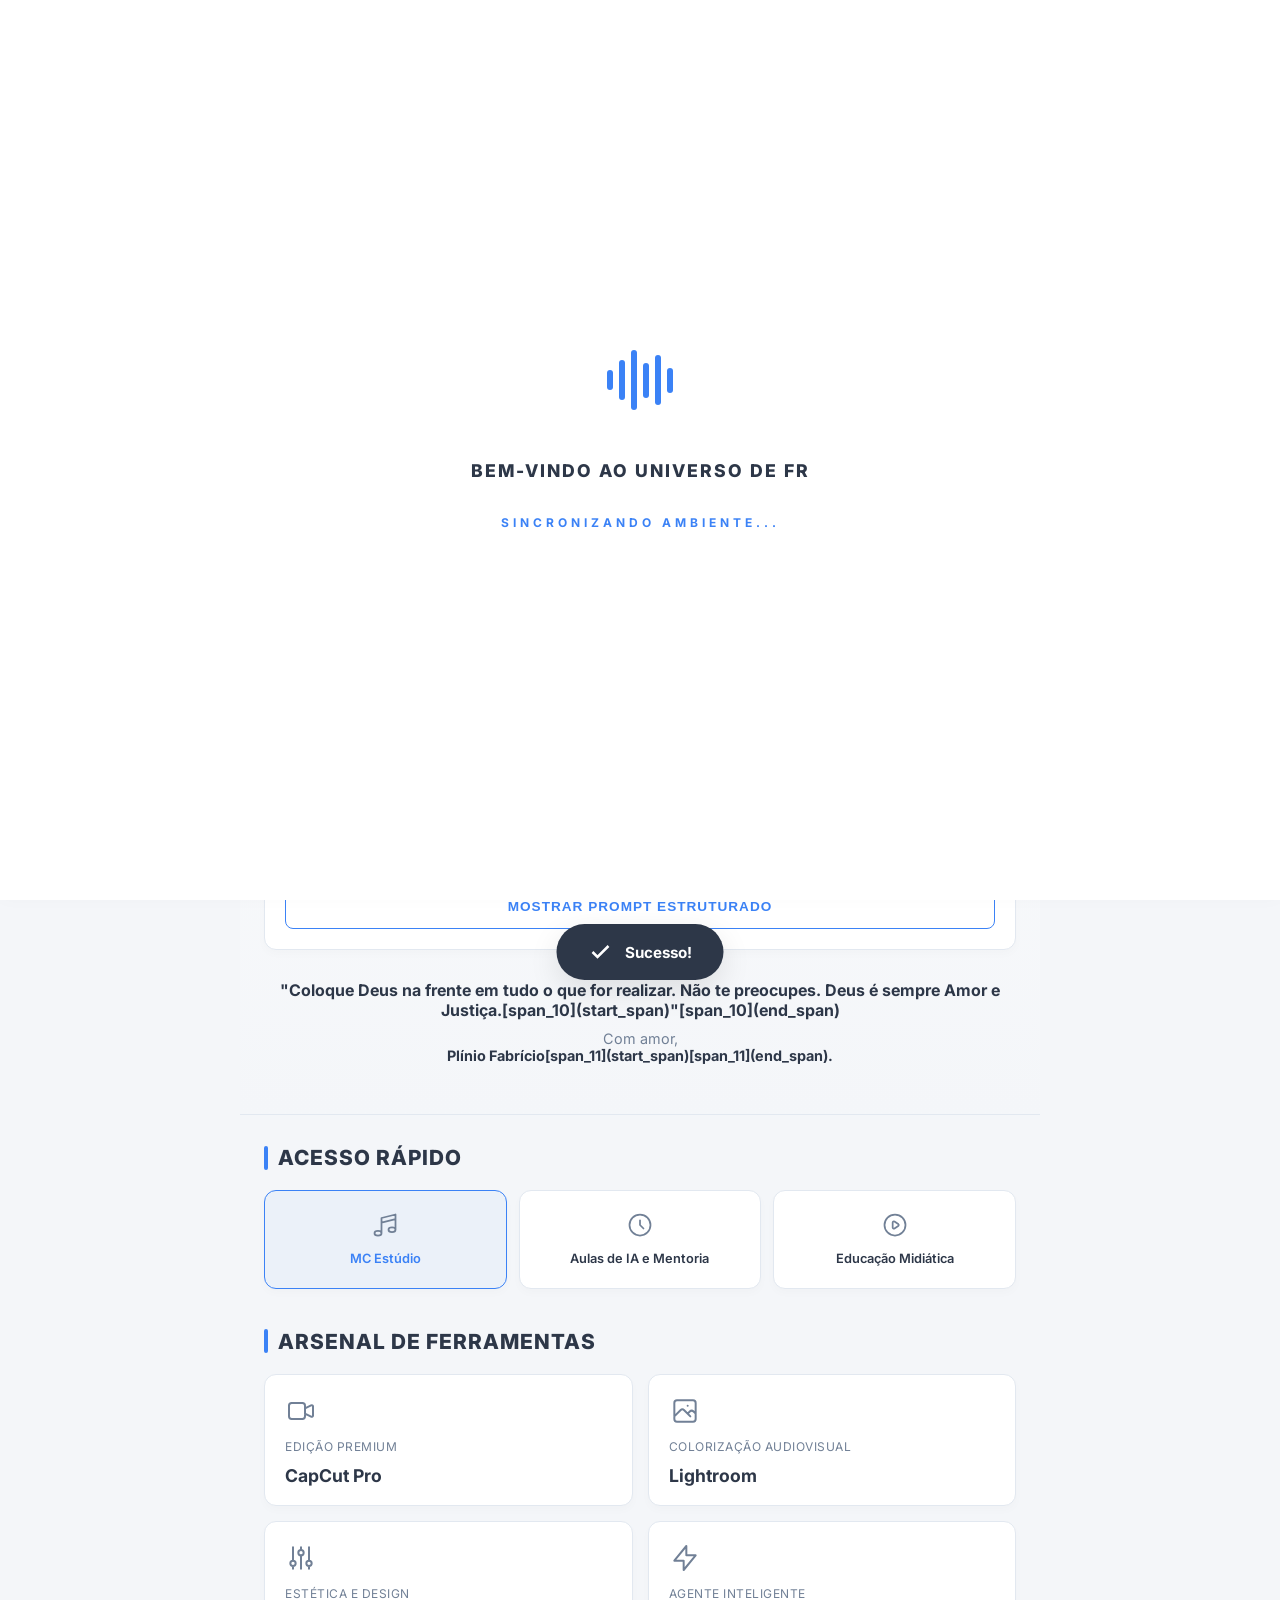
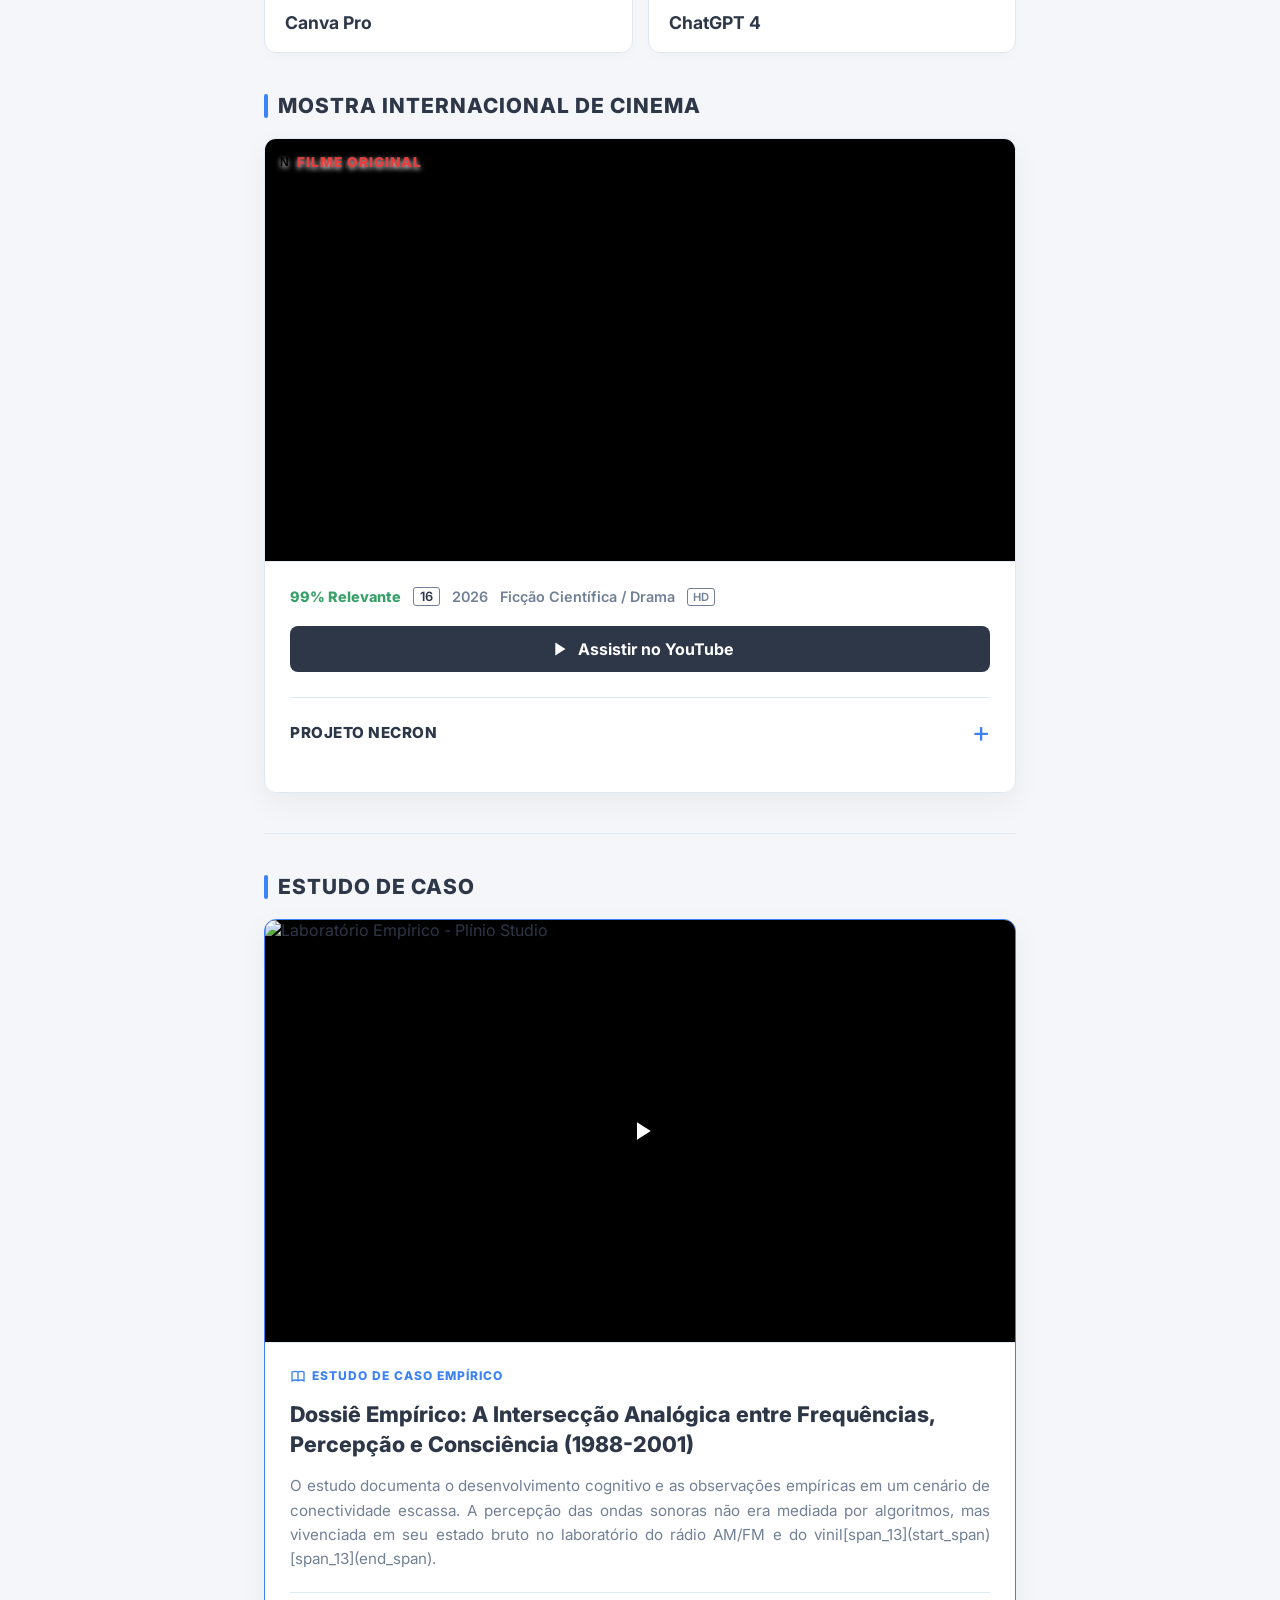
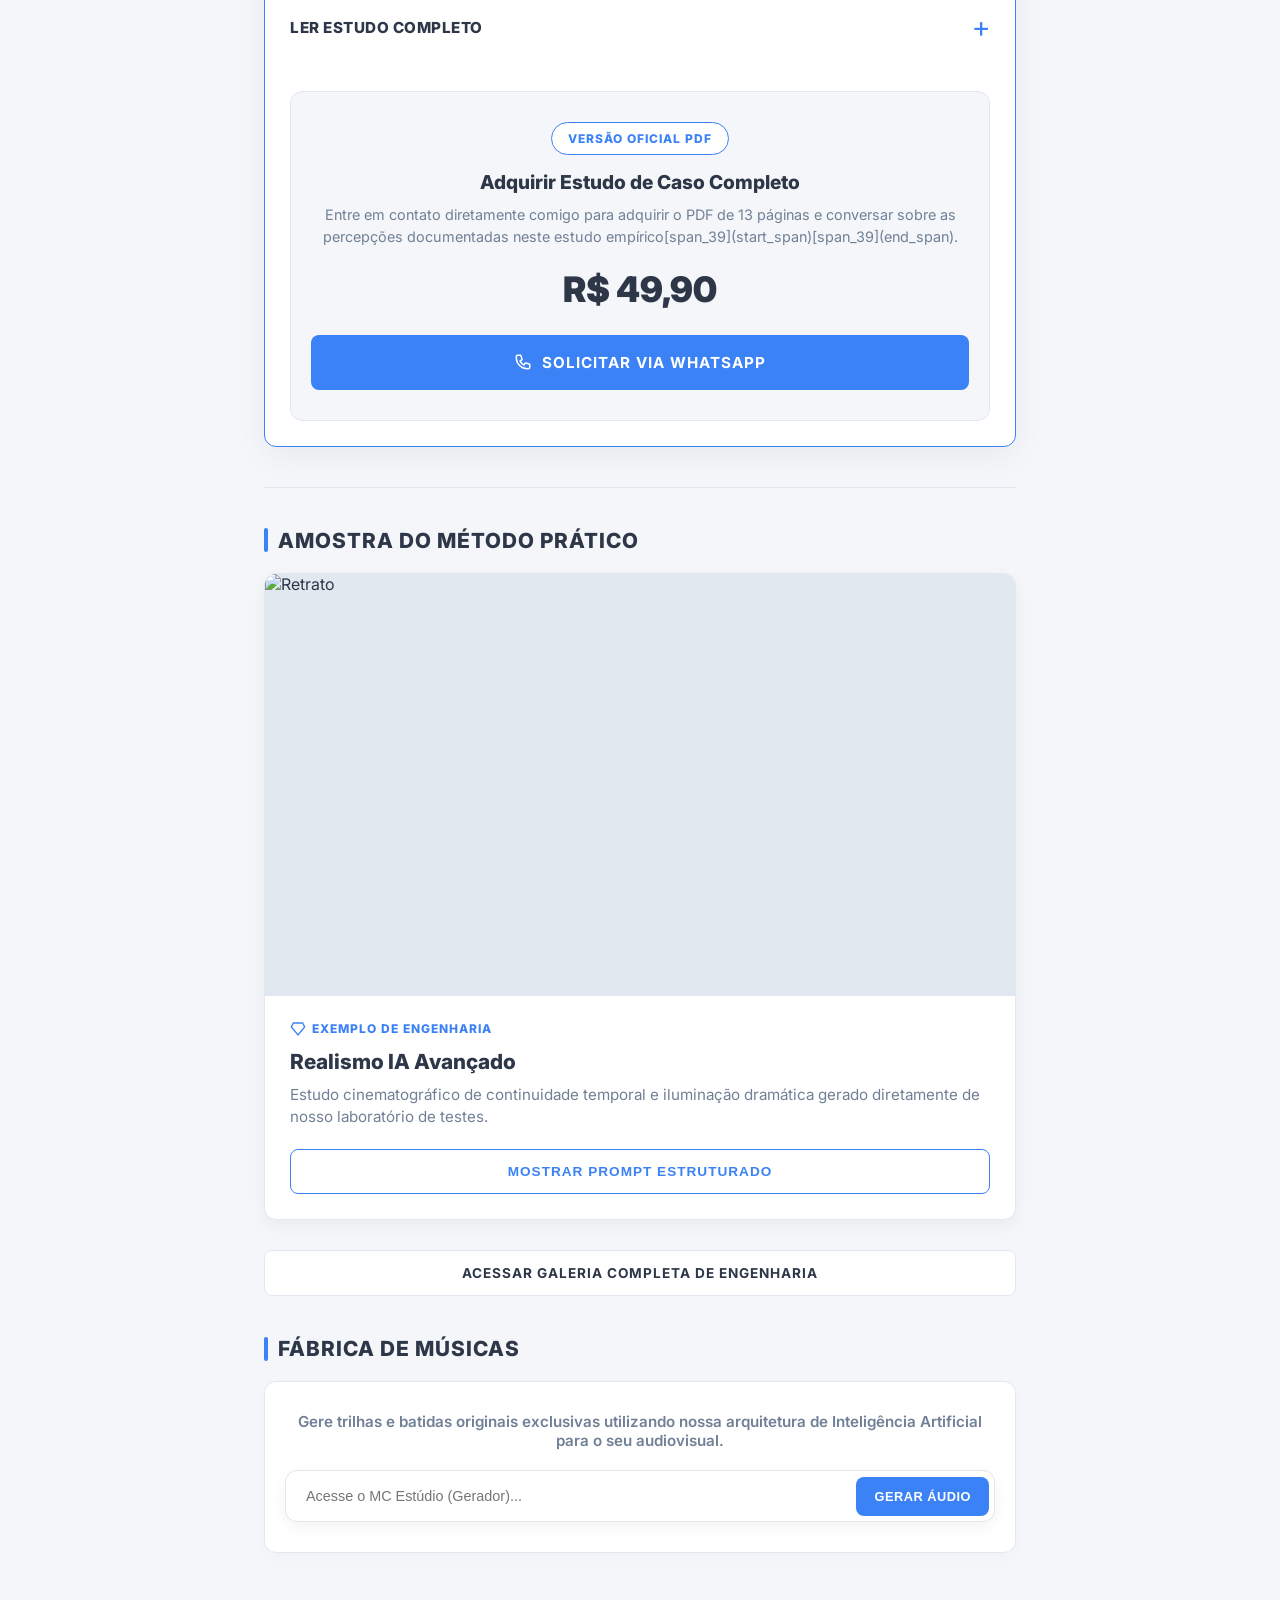
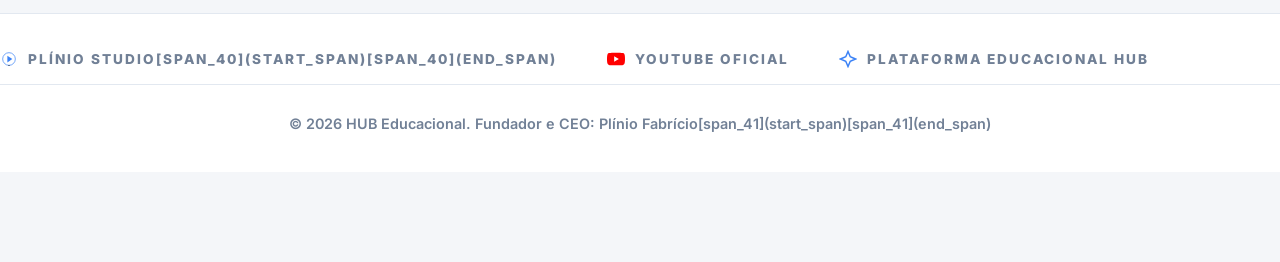
==== commit f62ffb18: "Update print statement from 'Hello' to 'Goodbye'" ====
--- a/index.html
+++ b/index.html
@@ -35,13 +35,25 @@
         html { scroll-behavior: smooth; }
         body { background-color: var(--bg-main); color: var(--text-main); font-family: 'Inter', system-ui, -apple-system, sans-serif; -webkit-font-smoothing: antialiased; padding-bottom: 90px; }
 
-        /* --- TELA DE ABERTURA --- */
+        /* --- TELA DE ABERTURA (ESPECTRO DE ÁUDIO) --- */
         #splash-screen { position: fixed; top: 0; left: 0; width: 100%; height: 100%; background-color: #FFFFFF; z-index: 99999; display: flex; flex-direction: column; justify-content: center; align-items: center; overflow: hidden; transition: opacity 0.8s ease-out, visibility 0.8s; }
-        .ankh-container { margin-bottom: 30px; animation: pulseAnkh 2.5s infinite ease-in-out; filter: drop-shadow(0 0 15px rgba(59, 130, 246, 0.3)); }
-        @keyframes pulseAnkh { 0% { transform: scale(0.95); opacity: 0.8; filter: drop-shadow(0 0 10px rgba(59, 130, 246, 0.2)); } 50% { transform: scale(1.05); opacity: 1; filter: drop-shadow(0 0 25px rgba(59, 130, 246, 0.5)); } 100% { transform: scale(0.95); opacity: 0.8; filter: drop-shadow(0 0 10px rgba(59, 130, 246, 0.2)); } }
+        .audio-wave-container { margin-bottom: 30px; display: flex; align-items: center; gap: 6px; height: 60px; }
+        .audio-bar { width: 6px; background: var(--accent-primary); border-radius: 4px; animation: pulseWave 1.2s infinite ease-in-out; }
+        .audio-bar:nth-child(1) { height: 20px; animation-delay: 0.1s; }
+        .audio-bar:nth-child(2) { height: 40px; animation-delay: 0.3s; }
+        .audio-bar:nth-child(3) { height: 60px; animation-delay: 0.2s; }
+        .audio-bar:nth-child(4) { height: 35px; animation-delay: 0.4s; }
+        .audio-bar:nth-child(5) { height: 50px; animation-delay: 0.15s; }
+        .audio-bar:nth-child(6) { height: 25px; animation-delay: 0.35s; }
+
+        @keyframes pulseWave {
+            0%, 100% { transform: scaleY(0.5); opacity: 0.5; }
+            50% { transform: scaleY(1.2); opacity: 1; }
+        }
+
         .splash-content { position: relative; z-index: 2; text-align: center; padding: 20px; }
-        .splash-text { font-size: 1.2rem; font-weight: 800; letter-spacing: 2px; color: var(--text-main); text-transform: uppercase; font-family: 'Inter', monospace; min-height: 40px; }
-        .splash-sub { font-size: 0.8rem; color: var(--accent-primary); letter-spacing: 4px; margin-top: 15px; text-transform: uppercase; opacity: 0; animation: fadeInSub 2s forwards 1.5s; font-weight: bold; }
+        .splash-text { font-size: 1.1rem; font-weight: 800; letter-spacing: 2px; color: var(--text-main); text-transform: uppercase; font-family: 'Inter', monospace; min-height: 40px; }
+        .splash-sub { font-size: 0.75rem; color: var(--accent-primary); letter-spacing: 4px; margin-top: 15px; text-transform: uppercase; opacity: 0; animation: fadeInSub 2s forwards 1.5s; font-weight: bold; }
         @keyframes fadeInSub { to { opacity: 1; } }
 
         /* --- CABEÇALHO --- */
@@ -66,7 +78,6 @@
         .overlay { display: none; position: fixed; top: 0; left: 0; width: 100%; height: 100%; background: rgba(255,255,255,0.7); z-index: 1500; backdrop-filter: blur(4px); }
         .overlay.active { display: block; }
 
-        /* Link Especial do MC Estúdio no Menu */
         .linkmcestudio { background: rgba(59, 130, 246, 0.05); border-left: 3px solid var(--accent-primary); }
         .linkmcestudio svg { stroke: var(--accent-primary) !important; }
         .linkmcestudio:hover { background: rgba(59, 130, 246, 0.1) !important; color: var(--accent-primary) !important; }
@@ -79,9 +90,10 @@
         .hero-title { font-size: 1.8rem; font-weight: 800; color: var(--text-main); margin-bottom: 15px; line-height: 1.3; text-align: center; }
         .hero-title span { color: var(--accent-primary); }
         
-        .hero-search-box { display: flex; background: var(--bg-card); border: 1px solid var(--border-color); border-radius: 12px; overflow: hidden; max-width: 500px; margin: 0 auto; box-shadow: 0 5px 15px rgba(0,0,0,0.05); padding: 5px; }
-        .hero-search-box input { flex: 1; padding: 15px 20px; background: transparent; border: none; color: var(--text-main); font-size: 0.95rem; outline: none; cursor: pointer; }
-        .hero-search-box button { background: var(--accent-primary); color: #FFF; border: none; padding: 0 25px; border-radius: 8px; font-weight: 700; cursor: pointer; text-transform: uppercase; letter-spacing: 1px; transition: opacity 0.3s; }
+        /* CORREÇÃO DO CAMPO MC ESTÚDIO (BOTÃO NÃO CORTADO) */
+        .hero-search-box { display: flex; background: var(--bg-card); border: 1px solid var(--border-color); border-radius: 12px; overflow: hidden; max-width: 100%; margin: 0 auto; box-shadow: 0 5px 15px rgba(0,0,0,0.05); padding: 5px; align-items: center; }
+        .hero-search-box input { flex: 1; padding: 12px 15px; background: transparent; border: none; color: var(--text-main); font-size: 0.9rem; outline: none; cursor: pointer; min-width: 0; }
+        .hero-search-box button { background: var(--accent-primary); color: #FFF; border: none; padding: 12px 18px; border-radius: 8px; font-weight: 700; cursor: pointer; text-transform: uppercase; font-size: 0.8rem; letter-spacing: 0.5px; transition: opacity 0.3s; white-space: nowrap; flex-shrink: 0; }
         .hero-search-box button:hover { opacity: 0.85; }
 
         /* MENTORIAS E FERRAMENTAS */
@@ -197,15 +209,15 @@
 </head>
 <body id="top">
 
-    <!-- TELA DE ABERTURA CORRIGIDA -->
+    <!-- TELA DE ABERTURA (ESPECTRO DE ÁUDIO) -->
     <div id="splash-screen">
-        <div class="ankh-container">
-            <!-- Ícone Simplificado para não dar erro em mobile -->
-            <svg viewBox="0 0 100 150" style="width: 130px; height: 130px; stroke: #3B82F6; fill: none; stroke-width: 8; stroke-linecap: round; stroke-linejoin: round;">
-                <path d="M50 15 C30 15, 30 45, 50 55 C70 45, 70 15, 50 15 Z" />
-                <line x1="20" y1="60" x2="80" y2="60" />
-                <line x1="50" y1="60" x2="50" y2="135" />
-            </svg>
+        <div class="audio-wave-container">
+            <div class="audio-bar"></div>
+            <div class="audio-bar"></div>
+            <div class="audio-bar"></div>
+            <div class="audio-bar"></div>
+            <div class="audio-bar"></div>
+            <div class="audio-bar"></div>
         </div>
         <div class="splash-content">
             <div class="splash-text" id="splashTypewriter"></div>
@@ -270,16 +282,16 @@
             <h1 class="hero-title" style="text-align: center; font-size: 1.6rem; text-transform: uppercase;">O CRIADOR DO GÊNERO <br><span style="color: var(--accent-primary);">VÁRZEA BEAT</span></h1>
             
             <div style="color: var(--text-muted); font-size: 0.95rem; line-height: 1.6; margin-bottom: 25px; text-align: justify;">
-                <p style="margin-bottom: 15px;"><strong style="color: var(--text-main);">Plínio Fabrício:</strong> Produtor musical e cineasta independente, natural de Custódia, no sertão de Pernambuco. Com uma trajetória forjada por 30 anos de resistência e dedicação absoluta à criação, ele é o fundador do Plínio Studio e o criador do gênero Várzea Beat.</p>
-                <p style="margin-bottom: 15px;">Mais do que um estilo musical, o Várzea Beat é um manifesto estético e audiovisual. A obra de Plínio funde o peso e a densidade das batidas modernas com a poética, a aridez e a ancestralidade do sertão nordestino. Guiado pela filosofia de conceitos antigos como Platão e a filosofia hindu, ele transforma a escassez de recursos em potência narrativa.</p>
-                <p style="margin-bottom: 15px;">Atuando de forma 100% independente, da composição à renderização final, suas obras abordam temas existenciais, crítica social e a quebra das ilusões modernas. Entre os projetos mais recentes e atualizados de sua jornada estão os projetos e álbuns visuais: "Série Dopamina", Trailer disponível no Canal do artista e Filme "NECRON" na mostra internacional da Filmfreeway.com/NECRON. "Carcará" e "O Portal", são as últimas obras publicadas. Hoje, o seu trabalho ultrapassa as barreiras de Pernambuco, alcançando curadorias, como o destaque internacional no Festival de Cinema da Fox Studios, em Los Angeles.</p>
+                <p style="margin-bottom: 15px;"><strong style="color: var(--text-main);">Plínio Fabrício:</strong> Produtor musical e cineasta independente, natural de Custódia, no sertão de Pernambuco[span_0](start_span)[span_0](end_span). Com uma trajetória forjada por 30 anos de resistência e dedicação absoluta à criação, ele é o fundador do Plínio Studio e o criador do gênero Várzea Beat[span_1](start_span)[span_1](end_span).</p>
+                <p style="margin-bottom: 15px;">Mais do que um estilo musical, o Várzea Beat é um manifesto estético e audiovisual[span_2](start_span)[span_2](end_span). A obra de Plínio funde o peso e a densidade das batidas modernas com a poética, a aridez e a ancestralidade do sertão nordestino[span_3](start_span)[span_3](end_span). Guiado pela filosofia de conceitos antigos como Platão e a filosofia hindu, ele transforma a escassez de recursos em potência narrativa[span_4](start_span)[span_4](end_span).</p>
+                <p style="margin-bottom: 15px;">Atuando de forma 100% independente, da composição à renderização final, suas obras abordam temas existenciais, crítica social e a quebra das ilusões modernas[span_5](start_span)[span_5](end_span). Entre os projetos mais recentes e atualizados de sua jornada estão os projetos e álbuns visuais: "Série Dopamina", Trailer disponível no Canal do artista e Filme "NECRON" na mostra internacional da Filmfreeway.com/NECRON[span_6](start_span)[span_6](end_span). "Carcará" e "O Portal", são as últimas obras publicadas. Hoje, o seu trabalho ultrapassa as barreiras de Pernambuco, alcançando curadorias, como o destaque internacional no Festival de Cinema da Fox Studios, em Los Angeles[span_7](start_span)[span_7](end_span).</p>
                 
-                <p style="margin-bottom: 20px; font-style: italic; border-left: 3px solid var(--accent-primary); padding-left: 15px;"><strong>Nota de arte:</strong> "O cinema e a música independente têm a força, não precisa de barreiras. Elas têm força suficiente para rompê-las."<br><br><span style="font-weight: bold; font-style: normal; color: var(--text-main);">Plínio Fabrício</span></p>
+                <p style="margin-bottom: 20px; font-style: italic; border-left: 3px solid var(--accent-primary); padding-left: 15px;"><strong>Nota de arte:</strong> "O cinema e a música independente têm a força, não precisa de barreiras. Elas têm força suficiente para rompê-las.[span_8](start_span)"[span_8](end_span)<br><br><span style="font-weight: bold; font-style: normal; color: var(--text-main);">Plínio Fabrício</span></p>
             </div>
 
             <!-- PROMPT PARA OS ALUNOS -->
             <div style="background: var(--bg-card); border: 1px solid var(--border-color); border-radius: 12px; padding: 20px; margin-bottom: 30px; box-shadow: 0 4px 10px rgba(0,0,0,0.02);">
-                <p style="font-size: 0.85rem; font-weight: 700; color: var(--text-main); margin-bottom: 15px; text-align: center;">Como forma de gratidão aos 32.100 inscritos no Canal YouTube, para ser gerado no Gemini com sua fotografia.</p>
+                <p style="font-size: 0.85rem; font-weight: 700; color: var(--text-main); margin-bottom: 15px; text-align: center;">Como forma de gratidão aos 32.100 inscritos no Canal YouTube[span_9](start_span)[span_9](end_span), para ser gerado no Gemini com sua fotografia.</p>
                 <button onclick="togglePrompt('promptBiografia', this)" class="btn-action">Mostrar Prompt Estruturado</button>
                 <div id="promptBiografia" class="prompt-collapse">
                     <div class="prompt-box" id="textoPromptBio">A cinematic, ultra-realistic editorial portrait photograph of a man. He has neatly styled hair with individual strands clearly visible, and short facial stubble. He is wearing a premium textured light beige/cream crew-neck sweater. The subject is shown in a tight chest-up portrait, positioned slightly right of center, with his body facing mostly toward the camera while his head is turned subtly toward the right side of the frame. His expression is calm, serious, and slightly contemplative, with his gaze directed off-camera to the right looking towards the horizon, not at the camera. Dramatic low-key cinematic lighting is used. A strong warm golden-orange key light from the left side of the frame illuminates the left side of his face, ear, hair, neck, and sweater, creating rich amber highlights and deep natural shadows. The right side of his face gradually falls into shadow, producing a striking chiaroscuro effect. The background is extremely dark, nearly black, with very shallow depth of field and subtle warm out-of-focus light highlights. The main subject remains the clear visual focus. Shot on an 85mm portrait lens at f/2. Aspect ratio 4:5. Strict instruction: Remove any other person or silhouette from the background. Preserve the subject's exact facial features, identity, and sharp/refined nose completely unaltered.</div>
@@ -288,8 +300,8 @@
             </div>
             
             <div style="text-align: center; margin-top: 30px; padding-bottom: 10px;">
-                <p style="font-weight: 700; color: var(--text-main); font-size: 1rem; margin-bottom: 10px;">"Coloque Deus na frente em tudo o que for realizar. Não te preocupes. Deus é sempre Amor e Justiça."</p>
-                <p style="color: var(--text-muted); font-size: 0.9rem;">Com amor,<br><strong style="color: var(--text-main);">Plínio Fabrício.</strong></p>
+                <p style="font-weight: 700; color: var(--text-main); font-size: 1rem; margin-bottom: 10px;">"Coloque Deus na frente em tudo o que for realizar. Não te preocupes. Deus é sempre Amor e Justiça.[span_10](start_span)"[span_10](end_span)</p>
+                <p style="color: var(--text-muted); font-size: 0.9rem;">Com amor,<br><strong style="color: var(--text-main);">Plínio Fabrício[span_11](start_span)[span_11](end_span).</strong></p>
             </div>
         </div>
 
@@ -362,7 +374,7 @@
                         
                         <div style="font-size: 0.8rem; color: var(--text-muted); margin-bottom: 20px; font-family: monospace; border-left: 2px solid var(--netflix-red); padding-left: 15px;">
                             <strong>DATA DE EMISSÃO:</strong> 15 de Julho de 2026<br>
-                            <strong>DIRETOR E CRIADOR:</strong> Plínio Fabrício, Plínio Studio
+                            <strong>DIRETOR E CRIADOR:</strong> Plínio Fabrício, Plínio Studio[span_12](start_span)[span_12](end_span)
                         </div>
 
                         <p style="color: var(--text-main); font-weight: 700; margin-bottom: 10px;">PREÂMBULO</p>
@@ -382,8 +394,8 @@
 
         <div class="divider"></div>
 
-        <!-- NOVA SEÇÃO: ESTUDOS DE CASO (DOSSIÊ EMPÍRICO) -->
-        <h2 class="section-title" id="estudos-de-caso">Estudos de Caso</h2>
+        <!-- SEÇÃO ESTUDOS DE CASO (TÍTULO CORRIGIDO) -->
+        <h2 class="section-title" id="estudos-de-caso">Estudo de Caso</h2>
         
         <div class="netflix-card" style="margin-bottom: 40px; border-color: var(--accent-primary);">
             
@@ -398,47 +410,47 @@
             <div class="netflix-info">
                 <div class="card-tag" style="margin-bottom:15px; color:var(--accent-primary);">
                     <svg viewBox="0 0 24 24" stroke="currentColor"><path d="M12 6.253v13m0-13C10.832 5.477 9.246 5 7.5 5S4.168 5.477 3 6.253v13C4.168 18.477 5.754 18 7.5 18s3.332.477 4.5 1.253m0-13C13.168 5.477 14.754 5 16.5 5c1.747 0 3.332.477 4.5 1.253v13C19.832 18.477 18.247 18 16.5 18c-1.746 0-3.332.477-4.5 1.253"/></svg> 
-                    DOCUMENTO ACADÊMICO E FILOSÓFICO
+                    ESTUDO DE CASO EMPÍRICO
                 </div>
                 
                 <h3 style="font-size: 1.35rem; font-weight:800; color:var(--text-main); margin-bottom:15px; line-height:1.4;">Dossiê Empírico: A Intersecção Analógica entre Frequências, Percepção e Consciência (1988-2001)</h3>
                 
-                <p style="color:var(--text-muted); font-size:0.95rem; line-height:1.6; margin-bottom:20px; text-align: justify;">O estudo documenta o desenvolvimento cognitivo e as observações empíricas em um cenário de conectividade escassa. A percepção das ondas sonoras não era mediada por algoritmos, mas vivenciada em seu estado bruto no laboratório do rádio AM/FM e do vinil.</p>
+                <p style="color:var(--text-muted); font-size:0.95rem; line-height:1.6; margin-bottom:20px; text-align: justify;">O estudo documenta o desenvolvimento cognitivo e as observações empíricas em um cenário de conectividade escassa. A percepção das ondas sonoras não era mediada por algoritmos, mas vivenciada em seu estado bruto no laboratório do rádio AM/FM e do vinil[span_13](start_span)[span_13](end_span).</p>
                 
                 <details class="dossie-accordion">
-                    <summary>Ler Manifesto Completo</summary>
+                    <summary>Ler Estudo Completo</summary>
                     <div class="dossie-content" style="padding-top:10px;">
                         
                         <h4>I. O Contexto Temporal e o Isolamento Conectivo</h4>
-                        <p>O presente estudo documenta o desenvolvimento cognitivo e as observações empíricas de um indivíduo durante o período compreendido entre o final da década de 1980 e a virada do milênio (1988-2001). O caso ganha relevância analítica por ocorrer em um cenário de conectividade escassa, caracterizado pela internet discada e pelo acesso limitado ao fluxo de informação global. Nesse vácuo digital, o indivíduo estruturou hipóteses profundas sobre física, acústica e percepção através da observação direta, da experimentação prática e da busca por literaturas filosóficas fora do escopo convencional.</p>
+                        <p>O presente estudo documenta o desenvolvimento cognitivo e as observações empíricas de um indivíduo durante o período compreendido entre o final da década de 1980 e a virada do milênio (1988-2001)[span_14](start_span)[span_14](end_span). O caso ganha relevância analítica por ocorrer em um cenário de conectividade escassa, caracterizado pela internet discada e pelo acesso limitado ao fluxo de informação global[span_15](start_span)[span_15](end_span). Nesse vácuo digital, o indivíduo estruturou hipóteses profundas sobre física, acústica e percepção através da observação direta, da experimentação prática e da busca por literaturas filosóficas fora do escopo convencional[span_16](start_span)[span_16](end_span).</p>
 
                         <h4>II. O Contraste Analógico vs. Digital: A Escola da Frequência Pura</h4>
-                        <p>A aquisição desse entendimento estrutural precedeu a era da computação de alta velocidade e da inteligência de dados. A partir de 1988, a percepção das ondas sonoras não era mediada por algoritmos, mas vivenciada em seu estado bruto. A interação física com discos de vinil e a sintonização tátil de sinais de rádio AM/FM serviram como um laboratório empírico. Nessas mídias analógicas, a frequência, o ruído, a ressonância e a vibração não eram representações gráficas em uma tela, mas grandezas físicas tangíveis. Esse lastro temporal analógico permitiu ao autor observar a energia orgânica antes de ser emulada por processadores, desenvolvendo a capacidade rara de separar a verdadeira filosofia e biologia humana daquilo que a tecnologia contemporânea apenas tenta simular.</p>
+                        <p>A aquisição desse entendimento estrutural precedeu a era da computação de alta velocidade e da inteligência de dados[span_17](start_span)[span_17](end_span). A partir de 1988, a percepção das ondas sonoras não era mediada por algoritmos, mas vivenciada em seu estado bruto[span_18](start_span)[span_18](end_span). A interação física com discos de vinil e a sintonização tátil de sinais de rádio AM/FM serviram como um laboratório empírico[span_19](start_span)[span_19](end_span). Nessas mídias analógicas, a frequência, o ruído, a ressonância e a vibração não eram representações gráficas em uma tela, mas grandezas físicas tangíveis[span_20](start_span)[span_20](end_span). Esse lastro temporal analógico permitiu ao autor observar a energia orgânica antes de ser emulada por processadores, desenvolvendo a capacidade rara de separar a verdadeira filosofia e biologia humana daquilo que a tecnologia contemporânea apenas tenta simular[span_21](start_span)[span_21](end_span).</p>
 
                         <h4>III. A Premissa Vibracional e a Observação do Áudio</h4>
-                        <p>Sem a influência das arquiteturas lógicas modernas, o autor do estudo mapeou o comportamento da energia puramente através da experimentação empírica com o som:</p>
+                        <p>Sem a influência das arquiteturas lógicas modernas, o autor do estudo mapeou o comportamento da energia puramente através da experimentação empírica com o som[span_22](start_span)[span_22](end_span):</p>
                         <ul>
-                            <li><strong>Frequências e Estados Mentais:</strong> O indivíduo documentou correlações sensoriais entre a exposição a frequências sonoras específicas, como ondas Delta, Theta e Beta, e a indução de estados alterados de consciência e foco.</li>
-                            <li><strong>A Ponte com o Conhecimento Ancestral:</strong> Em suas reflexões, estruturou-se a hipótese teórica de que o domínio dessas vibrações não era uma descoberta científica recente, mas um resgate. O estudo propõe uma analogia onde civilizações antigas possivelmente já utilizavam os princípios da acústica e da ressonância como mecanismos de expansão da mente.</li>
+                            <li><strong>Frequências e Estados Mentais:</strong> O indivíduo documentou correlações sensoriais entre a exposição a frequências sonoras específicas, como ondas Delta, Theta e Beta, e a indução de estados alterados de consciência e foco[span_23](start_span)[span_23](end_span).</li>
+                            <li><strong>A Ponte com o Conhecimento Ancestral:</strong> Em suas reflexões, estruturou-se a hipótese teórica de que o domínio dessas vibrações não era uma descoberta científica recente, mas um resgate[span_24](start_span)[span_24](end_span). O estudo propõe uma analogia onde civilizações antigas possivelmente já utilizavam os princípios da acústica e da ressonância como mecanismos de expansão da mente[span_25](start_span)[span_25](end_span).</li>
                         </ul>
 
                         <h4>IV. O Véu da Realidade e a Metáfora Visual</h4>
-                        <p>O cerne das reflexões deste período concentra-se na desconstrução da percepção sobre a matéria física. Para ilustrar essa percepção, o indivíduo fundamentou-se em duas vertentes principais:</p>
+                        <p>O cerne das reflexões deste período concentra-se na desconstrução da percepção sobre a matéria física[span_26](start_span)[span_26](end_span). Para ilustrar essa percepção, o indivíduo fundamentou-se em duas vertentes principais[span_27](start_span)[span_27](end_span):</p>
                         <ul>
-                            <li><strong>A Filosofia Clássica:</strong> O Mito da Caverna de Platão e o conceito do Véu de Maya do hinduísmo foram adotados como metáforas primárias. A hipótese levanta a ideia de que a mente humana processa apenas projeções de uma realidade vibracional mais complexa. Obras da cultura pop contemporânea à época, como o filme Matrix (1999), serviram como um espelho cultural.</li>
-                            <li><strong>O Experimento da Distorção Geométrica:</strong> O estudo registra exercícios práticos de fixação visual prolongada em objetos geométricos estáticos. Ao observar a distorção da forma, o indivíduo utilizou a experiência como uma forte analogia existencial, sugerindo que a energia, a observação e o estado mental interagem ativamente com a estrutura da realidade física, revelando sua natureza maleável.</li>
+                            <li><strong>A Filosofia Clássica:</strong> O Mito da Caverna de Platão e o conceito do Véu de Maya do hinduísmo foram adotados como metáforas primárias[span_28](start_span)[span_28](end_span). A hipótese levanta a ideia de que a mente humana processa apenas projeções de uma realidade vibracional mais complexa[span_29](start_span)[span_29](end_span). Obras da cultura pop contemporânea à época, como o filme Matrix (1999), serviram como um espelho cultural[span_30](start_span)[span_30](end_span).</li>
+                            <li><strong>O Experimento da Distorção Geométrica:</strong> O estudo registra exercícios práticos de fixação visual prolongada em objetos geométricos estáticos[span_31](start_span)[span_31](end_span). Ao observar a distorção da forma, o indivíduo utilizou a experiência como uma forte analogia existencial, sugerindo que a energia, a observação e o estado mental interagem ativamente com a estrutura da realidade física, revelando sua natureza maleável[span_32](start_span)[span_32](end_span).</li>
                         </ul>
 
                         <h4>V. Desdobramentos Contemporâneos e Validações Técnicas</h4>
-                        <p>Os estudos de caso modernos confirmaram diversas premissas levantadas pelo indivíduo:</p>
+                        <p>Os estudos de caso modernos confirmaram diversas premissas levantadas pelo indivíduo[span_33](start_span)[span_33](end_span):</p>
                         <ul>
-                            <li><strong>Validação em Psicoacústica e Neurociência:</strong> O mapeamento cerebral avançado comprovou clinicamente que estímulos sonoros binaurais alteram de fato a plasticidade cerebral, manipulando estados cognitivos e emocionais.</li>
-                            <li><strong>O Paradoxo da Inteligência Artificial:</strong> A tecnologia moderna ratificou a separação conceitual levantada na tese: simular a linguagem ou a arte não equivale a possuir a consciência biológica moldada pela dor e pelo ciclo vital, corroborando a separação entre a "ilusão manipulável" e a "essência humana".</li>
-                            <li><strong>Física da Informação e o Paradigma da Simulação:</strong> A hipótese filosófica encontrou ecos contemporâneos na Teoria da Informação Quântica, debatendo a possibilidade de o universo ser, fundamentalmente, uma estrutura matemática vibracional.</li>
+                            <li><strong>Validação em Psicoacústica e Neurociência:</strong> O mapeamento cerebral avançado comprovou clinicamente que estímulos sonoros binaurais alteram de fato a plasticidade cerebral, manipulando estados cognitivos e emocionais[span_34](start_span)[span_34](end_span).</li>
+                            <li><strong>O Paradoxo da Inteligência Artificial:</strong> A tecnologia moderna ratificou a separação conceitual levantada na tese: simular a linguagem ou a arte não equivale a possuir a consciência biológica moldada pela dor e pelo ciclo vital, corroborando a separação entre a "ilusão manipulável" e a "essência humana[span_35](start_span)"[span_35](end_span).</li>
+                            <li><strong>Física da Informação e o Paradigma da Simulação:</strong> A hipótese filosófica encontrou ecos contemporâneos na Teoria da Informação Quântica, debatendo a possibilidade de o universo ser, fundamentalmente, uma estrutura matemática vibracional[span_36](start_span)[span_36](end_span).</li>
                         </ul>
 
                         <h4>VI. A Síntese Existencial</h4>
-                        <p>A conclusão postula que a verdadeira jornada do conhecimento sobre a realidade é inseparável da experiência biológica. O entendimento empírico sobre a fluidez da realidade e o poder da frequência já havia sido estruturado na mente do autor de forma autônoma e analógica, sustentado pela vivência humana e pela percepção do próprio ciclo natural da vida.</p>
+                        <p>A conclusão postula que a verdadeira jornada do conhecimento sobre a realidade é inseparável da experiência biológica[span_37](start_span)[span_37](end_span). O entendimento empírico sobre a fluidez da realidade e o poder da frequência já havia sido estruturado na mente do autor de forma autônoma e analógica, sustentado pela vivência humana e pela percepção do próprio ciclo natural da vida[span_38](start_span)[span_38](end_span).</p>
 
                     </div>
                 </details>
@@ -446,12 +458,12 @@
                 <!-- PAINEL DE CONTATO / WHATSAPP -->
                 <div style="background:var(--bg-main); border:1px solid var(--border-color); border-radius:12px; padding:30px 20px; text-align:center; margin-top:30px;">
                     <div style="display:inline-block; background:var(--bg-card); border:1px solid var(--accent-primary); padding:8px 16px; border-radius:20px; font-size:0.75rem; font-weight:800; color:var(--accent-primary); margin-bottom:15px; letter-spacing: 1px;">VERSÃO OFICIAL PDF</div>
-                    <h4 style="color:var(--text-main); font-size:1.2rem; font-weight:800; margin-bottom:10px;">Adquirir Dossiê Completo</h4>
-                    <p style="color:var(--text-muted); font-size:0.9rem; margin-bottom:20px; line-height: 1.5;">Entre em contato diretamente comigo para adquirir o PDF de 13 páginas e conversar sobre as percepções documentadas neste estudo empírico.</p>
+                    <h4 style="color:var(--text-main); font-size:1.2rem; font-weight:800; margin-bottom:10px;">Adquirir Estudo de Caso Completo</h4>
+                    <p style="color:var(--text-muted); font-size:0.9rem; margin-bottom:20px; line-height: 1.5;">Entre em contato diretamente comigo para adquirir o PDF de 13 páginas e conversar sobre as percepções documentadas neste estudo empírico[span_39](start_span)[span_39](end_span).</p>
                     
                     <div style="font-size: 2.2rem; font-weight: 900; color: var(--text-main); margin-bottom: 25px;">R$ 49,90</div>
                     
-                    <a href="https://wa.me/5587996029765?text=Ol%C3%A1%2C%20Comandante%21%20Gostaria%20de%20adquirir%20o%20Dossi%C3%AA%20Emp%C3%ADrico%20e%20entender%20mais%20sobre%20suas%20percep%C3%A7%C3%B5es." target="_blank" class="btn-action" style="background:var(--accent-primary); color:#FFF; border:none; padding:18px; font-size:0.95rem;">
+                    <a href="https://wa.me/5587996029765?text=Ol%C3%A1%2C%20Comandante%21%20Gostaria%20de%20adquirir%20o%20Estudo%20de%20Caso%20Emp%C3%ADrico%20e%20entender%20mais%20sobre%20suas%20percep%C3%A7%C3%B5es." target="_blank" class="btn-action" style="background:var(--accent-primary); color:#FFF; border:none; padding:18px; font-size:0.95rem;">
                         <svg viewBox="0 0 24 24"><path stroke-linecap="round" stroke-linejoin="round" d="M3 5a2 2 0 012-2h3.28a1 1 0 01.948.684l1.498 4.493a1 1 0 01-.502 1.21l-2.257 1.13a11.042 11.042 0 005.516 5.516l1.13-2.257a1 1 0 011.21-.502l4.493 1.498a1 1 0 01.684.949V19a2 2 0 01-2 2h-1C9.716 21 3 14.284 3 6V5z"></path></svg>
                         SOLICITAR VIA WHATSAPP
                     </a>
@@ -469,7 +481,7 @@
             <div class="prompt-info-box">
                 <span class="card-tag"><svg viewBox="0 0 24 24" stroke="currentColor"><path d="M5 3l14 0 3 6 -10 12 -10 -12 3 -6z"/></svg> Exemplo de Engenharia</span>
                 <h3>Realismo IA Avançado</h3>
-                <p>Estudo cinematográfico de continuity temporal e iluminação dramática gerado diretamente de nosso laboratório de testes.</p>
+                <p>Estudo cinematográfico de continuidade temporal e iluminação dramática gerado diretamente de nosso laboratório de testes.</p>
                 <button onclick="togglePrompt('prompt4Geracoes', this)" class="btn-action">Mostrar Prompt Estruturado</button>
                 <div id="prompt4Geracoes" class="prompt-collapse">
                     <div class="prompt-box" id="textoPrompt4Geracoes">Create a hyper-realistic, high-detail portrait illustration using the uploaded image as the absolute facial reference. The subject’s face must remain 100% identical to the reference photo.
@@ -487,11 +499,11 @@
             Acessar Galeria Completa de Engenharia
         </a>
 
-        <!-- NOVO POSICIONAMENTO DO MC ESTÚDIO NO FINAL -->
+        <!-- FÁBRICA DE MÚSICAS -->
         <h2 class="section-title">Fábrica de Músicas</h2>
         <div style="background:var(--bg-card); border:1px solid var(--border-color); border-radius:12px; padding:30px 20px; text-align:center; box-shadow:0 5px 15px rgba(0,0,0,0.02); margin-bottom: 20px;">
             <p style="color:var(--text-muted); font-size:0.95rem; margin-bottom:20px; font-weight: 600;">Gere trilhas e batidas originais exclusivas utilizando nossa arquitetura de Inteligência Artificial para o seu audiovisual.</p>
-            <div class="hero-search-box" style="margin: 0 auto; box-shadow: none; border: 1px solid var(--accent-primary);">
+            <div class="hero-search-box">
                 <input type="text" placeholder="Acesse o MC Estúdio (Gerador)..." readonly onclick="window.location.href='mcestudio.html'">
                 <button onclick="window.location.href='mcestudio.html'">GERAR ÁUDIO</button>
             </div>
@@ -502,12 +514,12 @@
     <footer class="footer-section" style="text-align: center; border-top: 1px solid var(--border-color); padding: 0 0 40px 0; background: var(--bg-card);">
         <div class="marquee-container" style="border-top: none;">
             <div class="marquee-content">
-                <div class="marquee-item"><svg width="18" height="18" viewBox="0 0 512 512" xmlns="http://www.w3.org/2000/svg"><rect width="512" height="512" rx="100" fill="#FFFFFF"/><circle cx="256" cy="256" r="180" fill="none" stroke="#3B82F6" stroke-width="20"/><path d="M210 160v192l140-96z" fill="#3B82F6"/><text x="256" y="460" font-family="sans-serif" font-weight="900" font-size="42" fill="#1A202C" text-anchor="middle" letter-spacing="2">PS</text></svg> Plínio Studio</div>
+                <div class="marquee-item"><svg width="18" height="18" viewBox="0 0 512 512" xmlns="http://www.w3.org/2000/svg"><rect width="512" height="512" rx="100" fill="#FFFFFF"/><circle cx="256" cy="256" r="180" fill="none" stroke="#3B82F6" stroke-width="20"/><path d="M210 160v192l140-96z" fill="#3B82F6"/><text x="256" y="460" font-family="sans-serif" font-weight="900" font-size="42" fill="#1A202C" text-anchor="middle" letter-spacing="2">PS</text></svg> Plínio Studio[span_40](start_span)[span_40](end_span)</div>
                 <div class="marquee-item"><svg width="18" height="18" viewBox="0 0 24 24" fill="#FF0000" xmlns="http://www.w3.org/2000/svg"><path d="M23.498 6.186a3.016 3.016 0 0 0-2.122-2.136C19.505 3.545 12 3.545 12 3.545s-7.505 0-9.377.505A3.017 3.017 0 0 0 .502 6.186C0 8.07 0 12 0 12s0 3.93.502 5.814a3.016 3.016 0 0 0 2.122 2.136c1.871.505 9.376.505 9.376.505s7.505 0 9.377-.505a3.015 3.015 0 0 0 2.122-2.136C24 15.93 24 12 24 12s0-3.93-.502-5.814zM9.545 15.568V8.432L15.818 12l-6.273 3.568z"/></svg> YouTube Oficial</div>
                 <div class="marquee-item"><svg width="18" height="18" viewBox="0 0 24 24" fill="none" stroke="#3B82F6" stroke-width="2"><path d="M12 2l3 7 7 3-7 3-3 7-3-7-7-3 7-3z"></path></svg> Plataforma Educacional HUB</div>
             </div>
         </div>
-        <p style="color: var(--text-muted); font-size: 0.9rem; font-weight: 600; padding: 0 15px;">© 2026 HUB Educacional. Fundador e CEO: Plínio Fabrício</p>
+        <p style="color: var(--text-muted); font-size: 0.9rem; font-weight: 600; padding: 0 15px;">© 2026 HUB Educacional. Fundador e CEO: Plínio Fabrício[span_41](start_span)[span_41](end_span)</p>
     </footer>
 
     <nav class="bottom-nav">
@@ -545,8 +557,8 @@
     <div class="modal-overlay" id="modalQuemSomos">
         <div class="modal-content" style="text-align: left; max-height: 85vh; overflow-y: auto;">
             <span class="close-modal" onclick="document.getElementById('modalQuemSomos').classList.remove('active')">×</span>
-            <h3 style="color: var(--text-main); font-size: 1.5rem; text-align: center;">Hub Plínio Studio</h3>
-            <p style="color: var(--text-muted); font-size: 1rem; line-height: 1.8; text-align: justify; margin-top:20px;">O Plínio Studio é um laboratório audiovisual e Hub Educacional de alta performance estabelecido como uma linha de frente de resistência contra a dopamina barata e a retenção vazia. Liderado pelo fundador e CEO Plínio Fabrício, unimos a estética cinematográfica, inteligência artificial avançada e a profundidade da musicoterapia para criar obras e treinamentos de verdadeiro impacto cognitivo. Não seguimos o algoritmo; nós o decodificamos.</p>
+            <h3 style="color: var(--text-main); font-size: 1.5rem; text-align: center;">Hub Plínio Studio[span_42](start_span)[span_42](end_span)</h3>
+            <p style="color: var(--text-muted); font-size: 1rem; line-height: 1.8; text-align: justify; margin-top:20px;">O Plínio Studio[span_43](start_span)[span_43](end_span) é um laboratório audiovisual e Hub Educacional de alta performance estabelecido como uma linha de frente de resistência contra a dopamina barata e a retenção vazia[span_44](start_span)[span_44](end_span). Liderado pelo fundador e CEO Plínio Fabrício[span_45](start_span)[span_45](end_span), unimos a estética cinematográfica, inteligência artificial avançada e a profundidade da musicoterapia para criar obras e treinamentos de verdadeiro impacto cognitivo[span_46](start_span)[span_46](end_span). Não seguimos o algoritmo; nós o decodificamos[span_47](start_span)[span_47](end_span).</p>
         </div>
     </div>
 
@@ -582,7 +594,7 @@
     </div>
 
     <script>
-        // 1. TELA DE CARREGAMENTO MUNDO DE OZ (CORRIGIDA)
+        // TELA DE CARREGAMENTO (ESPECTRO DE FREQUÊNCIA)
         const splashText = "BEM-VINDO AO UNIVERSO DE FREQUÊNCIAS..."; 
         let textIndex = 0;
         
@@ -595,7 +607,6 @@
             }
         }
 
-        // Execução direta (Garante que a tela saia mesmo se houver lentidão)
         setTimeout(escreverTextoSplash, 400);
         setTimeout(() => {
             const splash = document.getElementById('splash-screen');
@@ -605,7 +616,7 @@
             }
         }, 3500);
 
-        // 2. FUNÇÕES DE UI E MODAIS DO HUB
+        // FUNÇÕES DE UI E MODAIS DO HUB
         function toggleMenu() {
             const menu = document.getElementById('sideMenu');
             const overlay = document.getElementById('menuOverlay');
@@ -664,7 +675,6 @@
         }
         function fecharModalAviso() { document.getElementById('modalAvisoCustomizado').classList.remove('active'); }
 
-        // 3. BASE DE DADOS DE ALUNOS
         const listaDeAlunosGlobais = [
             { nome: "Alexandra", senha: "1045" }, { nome: "Alexandre", senha: "2901" }, { nome: "Deo Garcez", senha: "3378" },
             { nome: "Eli mãe de Gael", senha: "4192" }, { nome: "Henrique Seixas", senha: "5820" }, { nome: "Izabel e Sophia", senha: "6451" },
@@ -674,7 +684,6 @@
             { nome: "Rock Bone", senha: "7711" }, { nome: "Ederaldo Lemos", senha: "7722" }, { nome: "Luciene Simões", senha: "7733" }, { nome: "Potira", senha: "7744" }, { nome: "Diana Amiga", senha: "7745" }
         ];
 
-        // 4. LÓGICA DE LOGIN E ÁREA DO ALUNO EAD
         const modal = document.getElementById('customModal'); const modalInput = document.getElementById('modalInput'); const btnSubmit = document.getElementById('modalSubmit');
         let currentType = '', currentTitle = '';
         
@@ -694,7 +703,7 @@
             }
             listaHtml += '</div>';
             
-            let nomeProf = titulo.toLowerCase().includes('mentoria') ? 'Mentora: Maria Freitas' : 'Professor: Plínio Fabrício';
+            let nomeProf = titulo.toLowerCase().includes('mentoria') ? 'Mentora: Maria Freitas' : 'Professor: Plínio Fabrício[span_48](start_span)[span_48](end_span)';
             let nomeAlunoPainel = alunoEspecifico ? alunoEspecifico.nome : 'Administrador Hub';
             
             const htmlFinal = `<!DOCTYPE html><html lang="pt-BR"><head><meta charset="UTF-8"><meta name="viewport" content="width=device-width, initial-scale=1.0"><title>${titulo} | HUB EAD</title><style>
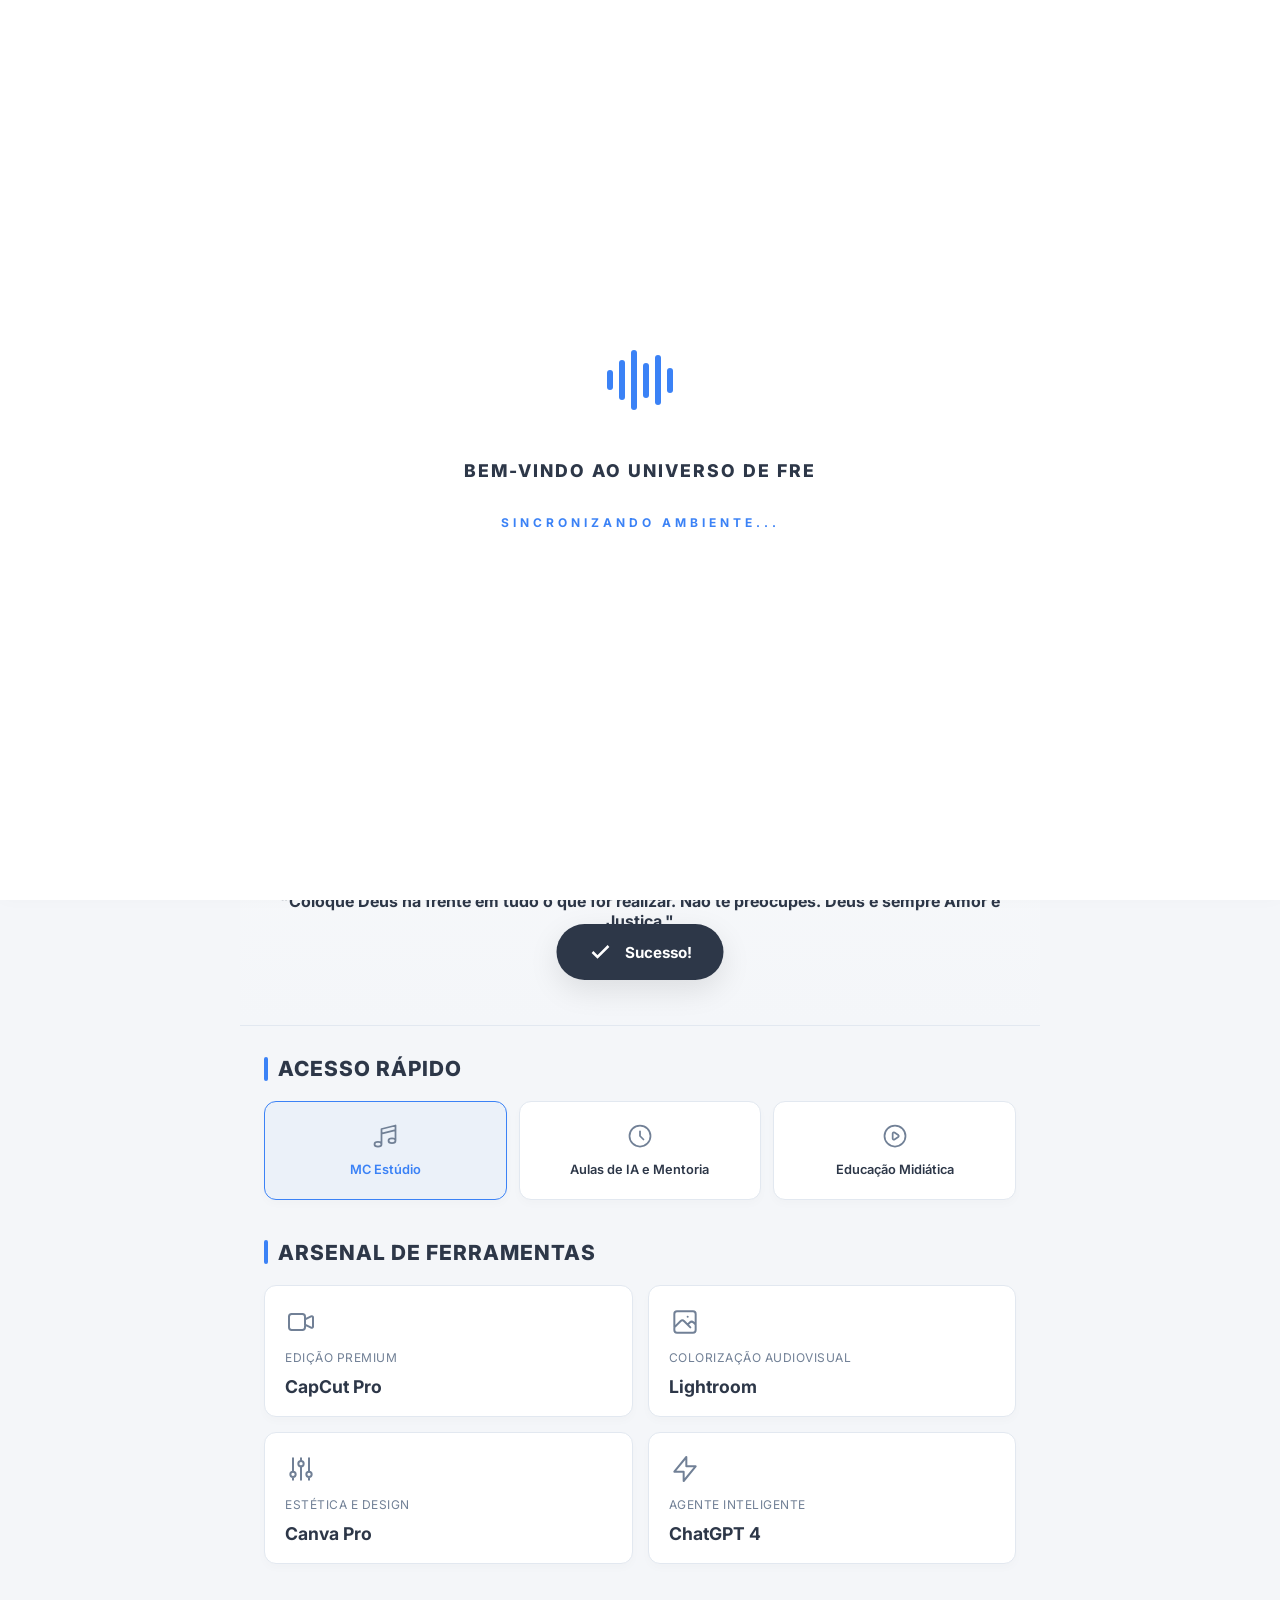
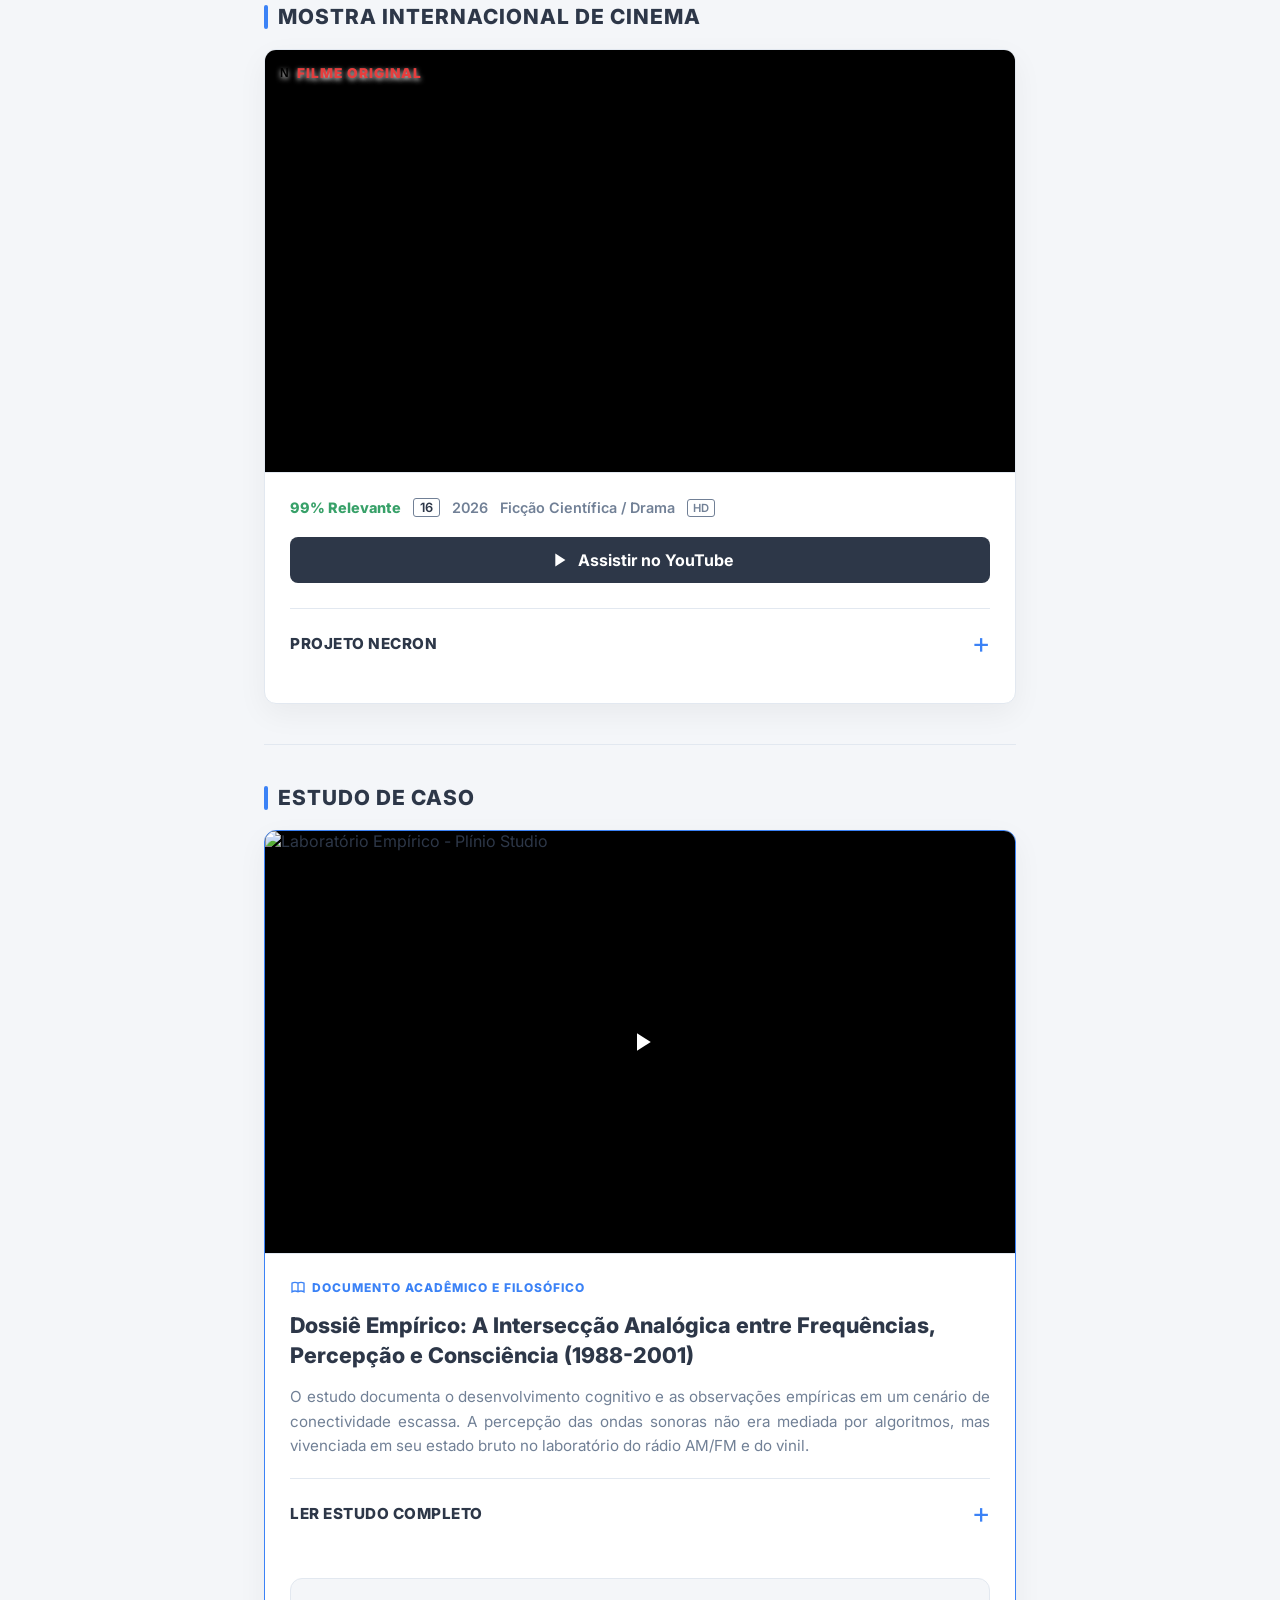
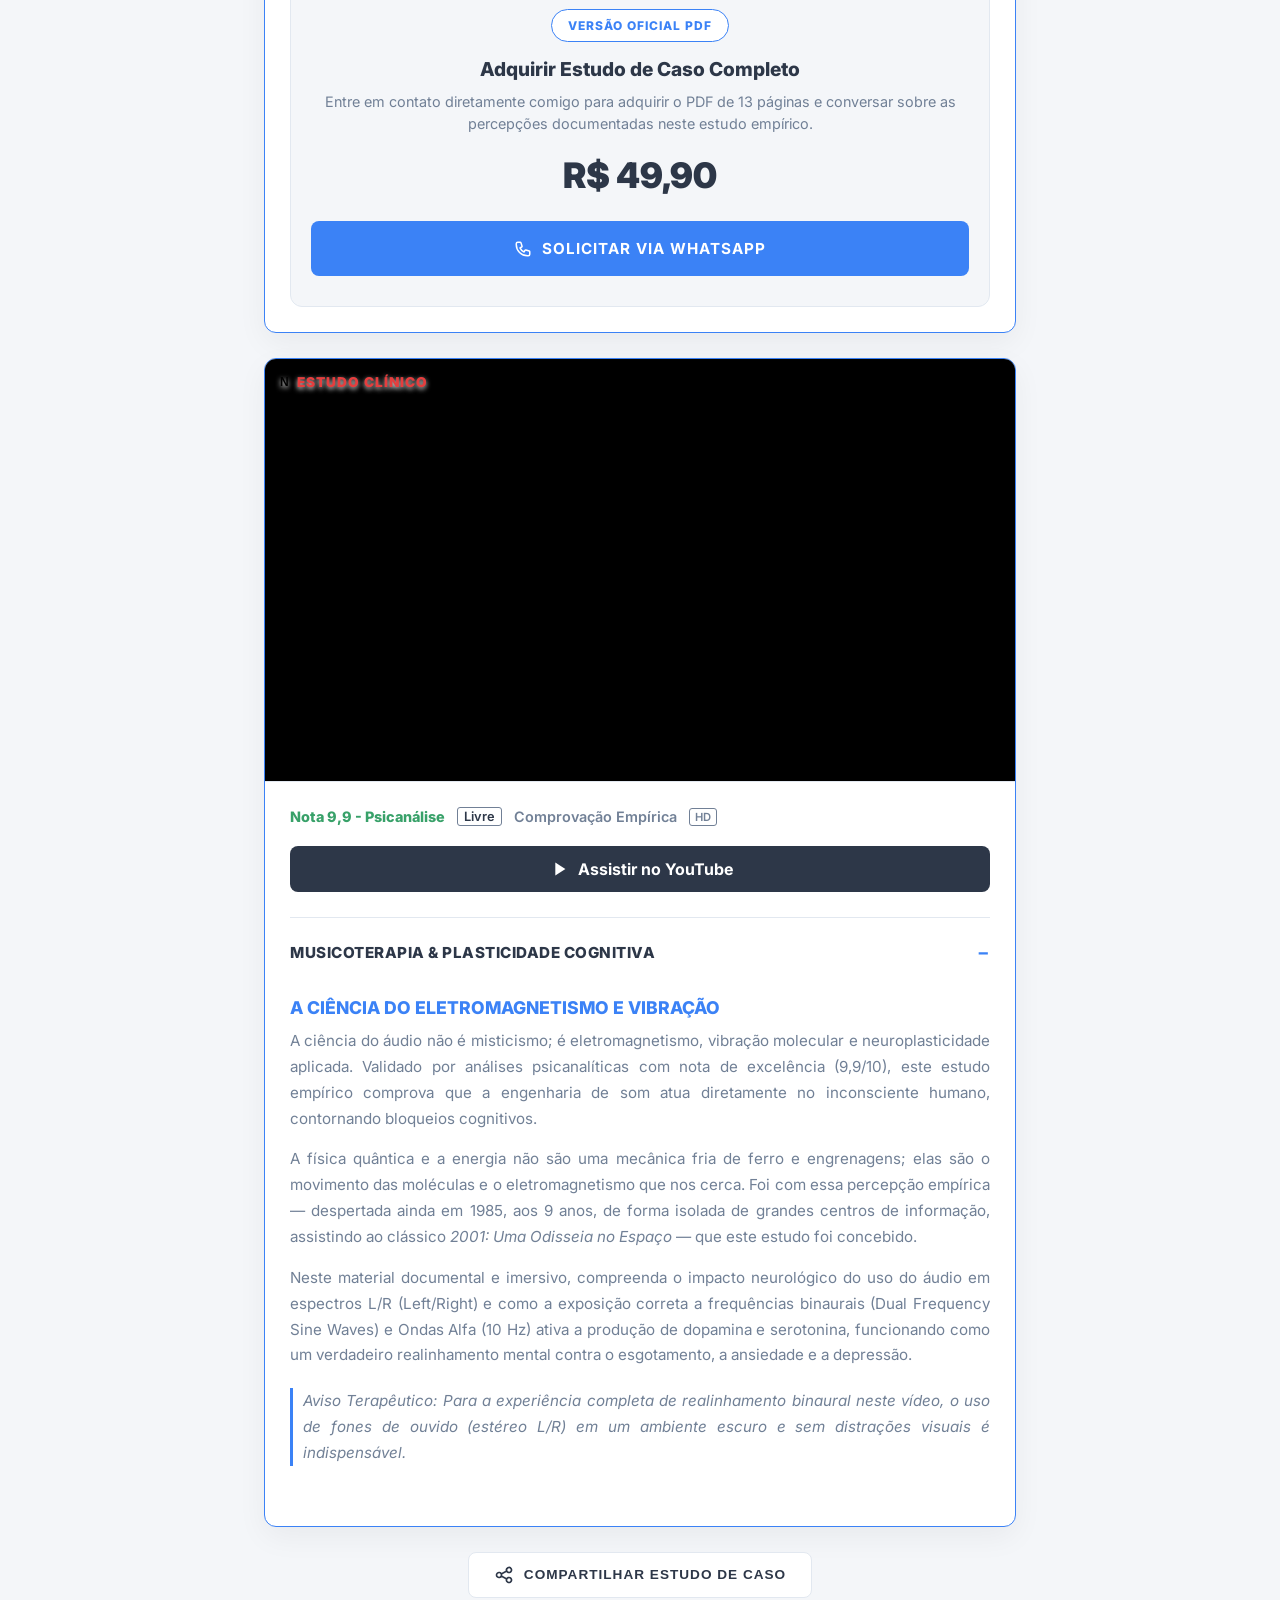
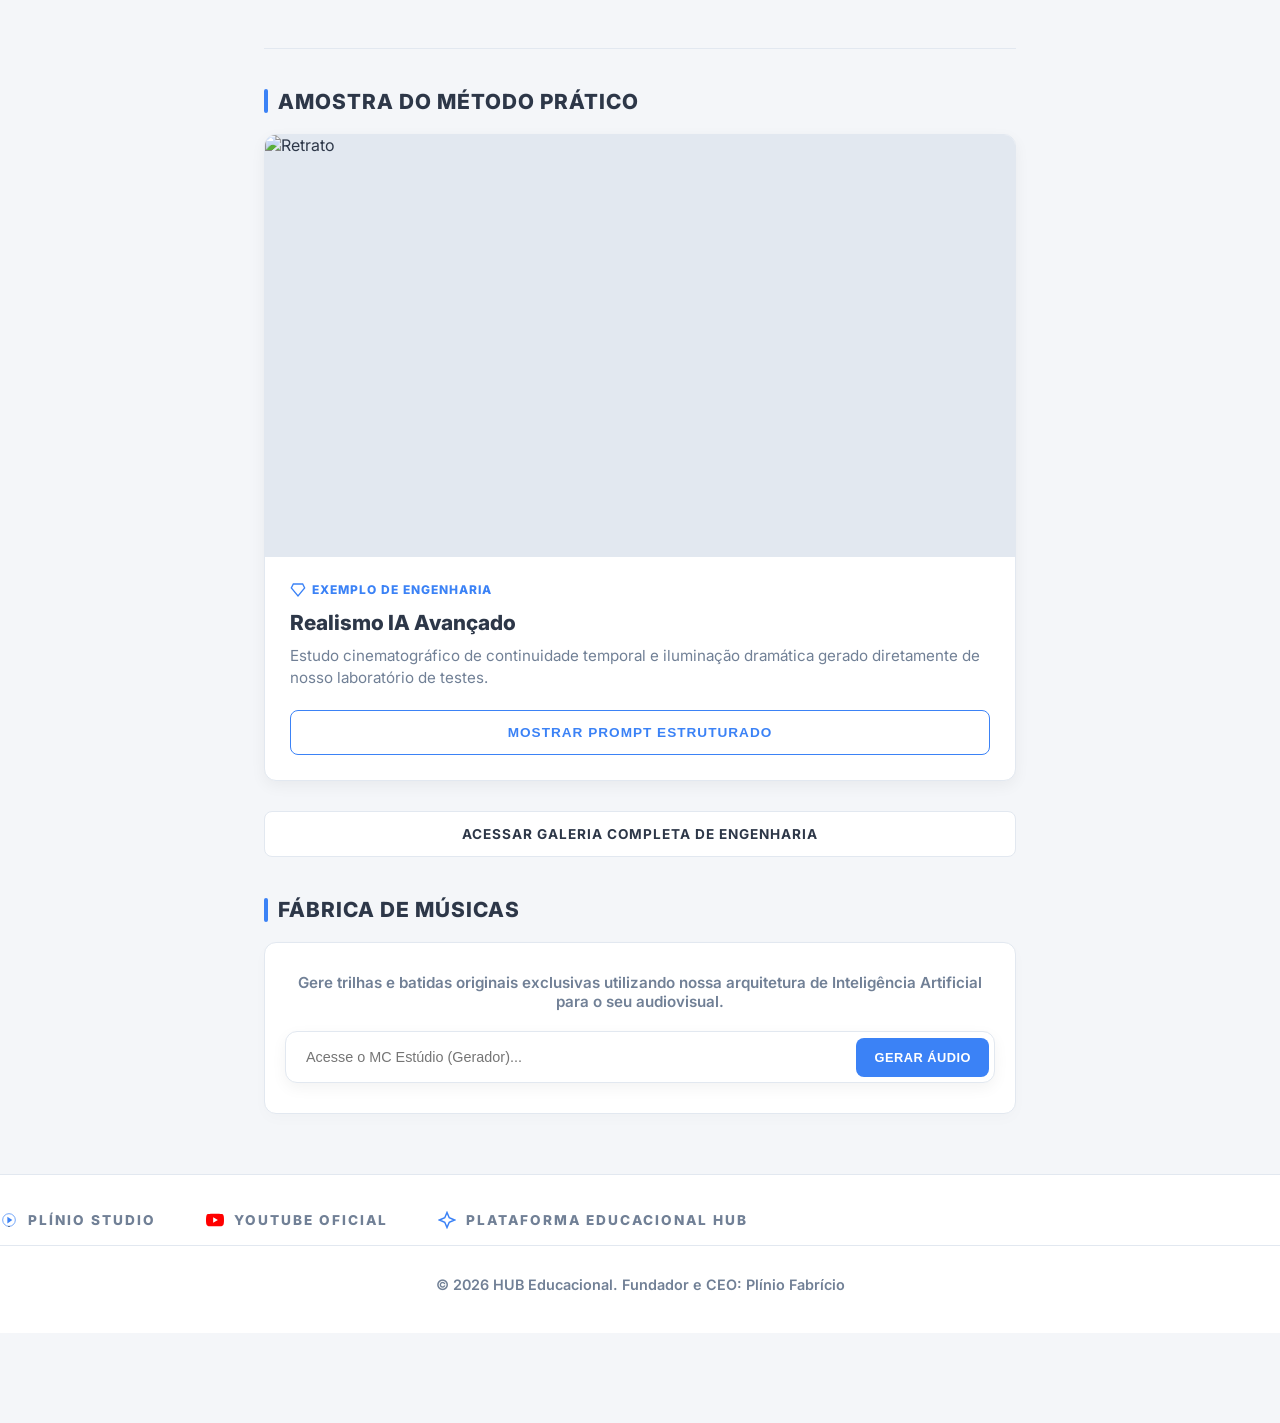
==== commit 3be4fe8f: "Update print statement from 'Hello' to 'Goodbye'" ====
--- a/index.html
+++ b/index.html
@@ -90,7 +90,6 @@
         .hero-title { font-size: 1.8rem; font-weight: 800; color: var(--text-main); margin-bottom: 15px; line-height: 1.3; text-align: center; }
         .hero-title span { color: var(--accent-primary); }
         
-        /* CORREÇÃO DO CAMPO MC ESTÚDIO (BOTÃO NÃO CORTADO) */
         .hero-search-box { display: flex; background: var(--bg-card); border: 1px solid var(--border-color); border-radius: 12px; overflow: hidden; max-width: 100%; margin: 0 auto; box-shadow: 0 5px 15px rgba(0,0,0,0.05); padding: 5px; align-items: center; }
         .hero-search-box input { flex: 1; padding: 12px 15px; background: transparent; border: none; color: var(--text-main); font-size: 0.9rem; outline: none; cursor: pointer; min-width: 0; }
         .hero-search-box button { background: var(--accent-primary); color: #FFF; border: none; padding: 12px 18px; border-radius: 8px; font-weight: 700; cursor: pointer; text-transform: uppercase; font-size: 0.8rem; letter-spacing: 0.5px; transition: opacity 0.3s; white-space: nowrap; flex-shrink: 0; }
@@ -117,7 +116,7 @@
         .feature-card-small { font-size: 0.75rem; color: var(--text-muted); text-transform: uppercase; letter-spacing: 0.5px; }
         .feature-card-bold { font-size: 1.1rem; font-weight: 700; color: var(--text-main); line-height: 1.1; }
 
-        /* --- CARDS (NETFLIX & DOSSIÊ) --- */
+        /* --- CARDS (NETFLIX) --- */
         .netflix-card { background: var(--bg-card); border-radius: 12px; overflow: hidden; margin-bottom: 40px; box-shadow: 0 10px 30px rgba(0,0,0,0.05); border: 1px solid var(--border-color); max-width: 100%; margin-left: auto; margin-right: auto; }
         .netflix-video-wrapper { position: relative; width: 100%; padding-top: 56.25%; background: #000; overflow: hidden; border-bottom: 1px solid var(--border-color);}
         .netflix-video-wrapper iframe, .netflix-video-wrapper img { position: absolute; top: 0; left: 0; width: 100%; height: 100%; border: none; object-fit: cover; }
@@ -282,26 +281,26 @@
             <h1 class="hero-title" style="text-align: center; font-size: 1.6rem; text-transform: uppercase;">O CRIADOR DO GÊNERO <br><span style="color: var(--accent-primary);">VÁRZEA BEAT</span></h1>
             
             <div style="color: var(--text-muted); font-size: 0.95rem; line-height: 1.6; margin-bottom: 25px; text-align: justify;">
-                <p style="margin-bottom: 15px;"><strong style="color: var(--text-main);">Plínio Fabrício:</strong> Produtor musical e cineasta independente, natural de Custódia, no sertão de Pernambuco[span_0](start_span)[span_0](end_span). Com uma trajetória forjada por 30 anos de resistência e dedicação absoluta à criação, ele é o fundador do Plínio Studio e o criador do gênero Várzea Beat[span_1](start_span)[span_1](end_span).</p>
-                <p style="margin-bottom: 15px;">Mais do que um estilo musical, o Várzea Beat é um manifesto estético e audiovisual[span_2](start_span)[span_2](end_span). A obra de Plínio funde o peso e a densidade das batidas modernas com a poética, a aridez e a ancestralidade do sertão nordestino[span_3](start_span)[span_3](end_span). Guiado pela filosofia de conceitos antigos como Platão e a filosofia hindu, ele transforma a escassez de recursos em potência narrativa[span_4](start_span)[span_4](end_span).</p>
-                <p style="margin-bottom: 15px;">Atuando de forma 100% independente, da composição à renderização final, suas obras abordam temas existenciais, crítica social e a quebra das ilusões modernas[span_5](start_span)[span_5](end_span). Entre os projetos mais recentes e atualizados de sua jornada estão os projetos e álbuns visuais: "Série Dopamina", Trailer disponível no Canal do artista e Filme "NECRON" na mostra internacional da Filmfreeway.com/NECRON[span_6](start_span)[span_6](end_span). "Carcará" e "O Portal", são as últimas obras publicadas. Hoje, o seu trabalho ultrapassa as barreiras de Pernambuco, alcançando curadorias, como o destaque internacional no Festival de Cinema da Fox Studios, em Los Angeles[span_7](start_span)[span_7](end_span).</p>
+                <p style="margin-bottom: 15px;"><strong style="color: var(--text-main);">Plínio Fabrício:</strong> Produtor musical e cineasta independente, natural de Custódia, no sertão de Pernambuco. Com uma trajetória forjada por 30 anos de resistência e dedicação absoluta à criação, ele é o fundador do Plínio Studio e o criador do gênero Várzea Beat.</p>
+                <p style="margin-bottom: 15px;">Mais do que um estilo musical, o Várzea Beat é um manifesto estético e audiovisual. A obra de Plínio funde o peso e a densidade das batidas modernas com a poética, a aridez e a ancestralidade do sertão nordestino. Guiado pela filosofia de conceitos antigos como Platão e a filosofia hindu, ele transforma a escassez de recursos em potência narrativa.</p>
+                <p style="margin-bottom: 15px;">Atuando de forma 100% independente, da composição à renderização final, suas obras abordam temas existenciais, crítica social e a quebra das ilusões modernas. Entre os projetos mais recentes e atualizados de sua jornada estão os projetos e álbuns visuais: "Série Dopamina", Trailer disponível no Canal do artista e Filme "NECRON" na mostra internacional da Filmfreeway.com/NECRON. "Carcará" e "O Portal", são as últimas obras publicadas. Hoje, o seu trabalho ultrapassa as barreiras de Pernambuco, alcançando curadorias, como o destaque internacional no Festival de Cinema da Fox Studios, em Los Angeles.</p>
                 
-                <p style="margin-bottom: 20px; font-style: italic; border-left: 3px solid var(--accent-primary); padding-left: 15px;"><strong>Nota de arte:</strong> "O cinema e a música independente têm a força, não precisa de barreiras. Elas têm força suficiente para rompê-las.[span_8](start_span)"[span_8](end_span)<br><br><span style="font-weight: bold; font-style: normal; color: var(--text-main);">Plínio Fabrício</span></p>
-            </div>
-
-            <!-- PROMPT PARA OS ALUNOS -->
+                <p style="margin-bottom: 20px; font-style: italic; border-left: 3px solid var(--accent-primary); padding-left: 15px;"><strong>Nota de arte:</strong> "O cinema e a música independente têm a força, não precisa de barreiras. Elas têm força suficiente para rompê-las."<br><br><span style="font-weight: bold; font-style: normal; color: var(--text-main);">Plínio Fabrício</span></p>
+            </div>
+
+            <!-- PROMPT PARA OS ALUNOS (TRADUZIDO) -->
             <div style="background: var(--bg-card); border: 1px solid var(--border-color); border-radius: 12px; padding: 20px; margin-bottom: 30px; box-shadow: 0 4px 10px rgba(0,0,0,0.02);">
-                <p style="font-size: 0.85rem; font-weight: 700; color: var(--text-main); margin-bottom: 15px; text-align: center;">Como forma de gratidão aos 32.100 inscritos no Canal YouTube[span_9](start_span)[span_9](end_span), para ser gerado no Gemini com sua fotografia.</p>
+                <p style="font-size: 0.85rem; font-weight: 700; color: var(--text-main); margin-bottom: 15px; text-align: center;">Como forma de gratidão aos inscritos no Canal YouTube, para ser gerado no Gemini com sua fotografia.</p>
                 <button onclick="togglePrompt('promptBiografia', this)" class="btn-action">Mostrar Prompt Estruturado</button>
                 <div id="promptBiografia" class="prompt-collapse">
-                    <div class="prompt-box" id="textoPromptBio">A cinematic, ultra-realistic editorial portrait photograph of a man. He has neatly styled hair with individual strands clearly visible, and short facial stubble. He is wearing a premium textured light beige/cream crew-neck sweater. The subject is shown in a tight chest-up portrait, positioned slightly right of center, with his body facing mostly toward the camera while his head is turned subtly toward the right side of the frame. His expression is calm, serious, and slightly contemplative, with his gaze directed off-camera to the right looking towards the horizon, not at the camera. Dramatic low-key cinematic lighting is used. A strong warm golden-orange key light from the left side of the frame illuminates the left side of his face, ear, hair, neck, and sweater, creating rich amber highlights and deep natural shadows. The right side of his face gradually falls into shadow, producing a striking chiaroscuro effect. The background is extremely dark, nearly black, with very shallow depth of field and subtle warm out-of-focus light highlights. The main subject remains the clear visual focus. Shot on an 85mm portrait lens at f/2. Aspect ratio 4:5. Strict instruction: Remove any other person or silhouette from the background. Preserve the subject's exact facial features, identity, and sharp/refined nose completely unaltered.</div>
+                    <div class="prompt-box" id="textoPromptBio">Fotografia de retrato editorial de um homem, cinematográfica e ultrarrealista. Ele tem cabelos com aspecto natural e levemente desgrenhado, com fios individuais claramente visíveis, e barba rala e curta. Ele está vestindo um suéter premium de gola careca bege claro/creme texturizado. O sujeito é mostrado em um retrato fechado do peito para cima, posicionado ligeiramente à direita do centro, com o corpo voltado principalmente para a câmera enquanto a cabeça está levemente virada para o lado direito do quadro. Sua expressão é calma, séria e levemente contemplativa, com o olhar direcionado para fora da câmera à direita, olhando em direção ao horizonte. É utilizada uma iluminação cinematográfica dramática de baixo contraste. Uma forte luz principal quente, laranja-dourada, vinda do lado esquerdo do quadro, ilumina o lado esquerdo de seu rosto, orelha, cabelo, pescoço e suéter, criando ricos reflexos âmbar e sombras naturais profundas. O lado direito de seu rosto cai gradualmente na sombra, produzindo um impressionante efeito de claro-escuro. O fundo é extremamente escuro, quase preto, com profundidade de campo muito rasa e sutis pontos de luz quentes desfocados. O sujeito principal continua sendo o foco visual claro. Fotografado com uma lente de retrato de 85 mm em f/2. Proporção de tela 4:5. Instrução estrita: Remova qualquer outra pessoa ou silhueta do fundo. Preserve exatamente as feições faciais do sujeito, a identidade e o nariz afilado/refinado completamente inalterados.</div>
                     <button onclick="copiarPrompt('textoPromptBio')" class="btn-action" style="margin-top: 5px;">Copiar Prompt</button>
                 </div>
             </div>
             
             <div style="text-align: center; margin-top: 30px; padding-bottom: 10px;">
-                <p style="font-weight: 700; color: var(--text-main); font-size: 1rem; margin-bottom: 10px;">"Coloque Deus na frente em tudo o que for realizar. Não te preocupes. Deus é sempre Amor e Justiça.[span_10](start_span)"[span_10](end_span)</p>
-                <p style="color: var(--text-muted); font-size: 0.9rem;">Com amor,<br><strong style="color: var(--text-main);">Plínio Fabrício[span_11](start_span)[span_11](end_span).</strong></p>
+                <p style="font-weight: 700; color: var(--text-main); font-size: 1rem; margin-bottom: 10px;">"Coloque Deus na frente em tudo o que for realizar. Não te preocupes. Deus é sempre Amor e Justiça."</p>
+                <p style="color: var(--text-muted); font-size: 0.9rem;">Com amor,<br><strong style="color: var(--text-main);">Plínio Fabrício.</strong></p>
             </div>
         </div>
 
@@ -374,7 +373,7 @@
                         
                         <div style="font-size: 0.8rem; color: var(--text-muted); margin-bottom: 20px; font-family: monospace; border-left: 2px solid var(--netflix-red); padding-left: 15px;">
                             <strong>DATA DE EMISSÃO:</strong> 15 de Julho de 2026<br>
-                            <strong>DIRETOR E CRIADOR:</strong> Plínio Fabrício, Plínio Studio[span_12](start_span)[span_12](end_span)
+                            <strong>DIRETOR E CRIADOR:</strong> Plínio Fabrício, Plínio Studio
                         </div>
 
                         <p style="color: var(--text-main); font-weight: 700; margin-bottom: 10px;">PREÂMBULO</p>
@@ -394,12 +393,12 @@
 
         <div class="divider"></div>
 
-        <!-- SEÇÃO ESTUDOS DE CASO (TÍTULO CORRIGIDO) -->
+        <!-- SEÇÃO ESTUDOS DE CASO (MÓDULO DUPLO & COMPARTILHÁVEL) -->
         <h2 class="section-title" id="estudos-de-caso">Estudo de Caso</h2>
         
-        <div class="netflix-card" style="margin-bottom: 40px; border-color: var(--accent-primary);">
-            
-            <!-- Banner da Tese -->
+        <!-- CARD 1: DOSSIÊ EMPÍRICO -->
+        <div class="netflix-card" style="margin-bottom: 25px; border-color: var(--accent-primary);">
+            
             <div class="netflix-video-wrapper" style="cursor:pointer;" onclick="window.open('#', '_blank')" title="Assistir Vídeo Complementar (Em Breve)">
                 <img src="https://raw.githubusercontent.com/iadesignerweb/pliniostudio.io/refs/heads/main/plinio-fabricio-studio-plinio-studio-plataformade-sass-hub-ia-estudo.png" alt="Laboratório Empírico - Plínio Studio">
                 <div style="position:absolute; top:50%; left:50%; transform:translate(-50%, -50%); background:rgba(0,0,0,0.5); border-radius:50%; width:60px; height:60px; display:flex; align-items:center; justify-content:center; backdrop-filter:blur(4px); transition: 0.3s;" onmouseover="this.style.background='rgba(59,130,246,0.8)'" onmouseout="this.style.background='rgba(0,0,0,0.5)'">
@@ -410,47 +409,47 @@
             <div class="netflix-info">
                 <div class="card-tag" style="margin-bottom:15px; color:var(--accent-primary);">
                     <svg viewBox="0 0 24 24" stroke="currentColor"><path d="M12 6.253v13m0-13C10.832 5.477 9.246 5 7.5 5S4.168 5.477 3 6.253v13C4.168 18.477 5.754 18 7.5 18s3.332.477 4.5 1.253m0-13C13.168 5.477 14.754 5 16.5 5c1.747 0 3.332.477 4.5 1.253v13C19.832 18.477 18.247 18 16.5 18c-1.746 0-3.332.477-4.5 1.253"/></svg> 
-                    ESTUDO DE CASO EMPÍRICO
+                    DOCUMENTO ACADÊMICO E FILOSÓFICO
                 </div>
                 
                 <h3 style="font-size: 1.35rem; font-weight:800; color:var(--text-main); margin-bottom:15px; line-height:1.4;">Dossiê Empírico: A Intersecção Analógica entre Frequências, Percepção e Consciência (1988-2001)</h3>
                 
-                <p style="color:var(--text-muted); font-size:0.95rem; line-height:1.6; margin-bottom:20px; text-align: justify;">O estudo documenta o desenvolvimento cognitivo e as observações empíricas em um cenário de conectividade escassa. A percepção das ondas sonoras não era mediada por algoritmos, mas vivenciada em seu estado bruto no laboratório do rádio AM/FM e do vinil[span_13](start_span)[span_13](end_span).</p>
+                <p style="color:var(--text-muted); font-size:0.95rem; line-height:1.6; margin-bottom:20px; text-align: justify;">O estudo documenta o desenvolvimento cognitivo e as observações empíricas em um cenário de conectividade escassa. A percepção das ondas sonoras não era mediada por algoritmos, mas vivenciada em seu estado bruto no laboratório do rádio AM/FM e do vinil.</p>
                 
                 <details class="dossie-accordion">
                     <summary>Ler Estudo Completo</summary>
                     <div class="dossie-content" style="padding-top:10px;">
                         
                         <h4>I. O Contexto Temporal e o Isolamento Conectivo</h4>
-                        <p>O presente estudo documenta o desenvolvimento cognitivo e as observações empíricas de um indivíduo durante o período compreendido entre o final da década de 1980 e a virada do milênio (1988-2001)[span_14](start_span)[span_14](end_span). O caso ganha relevância analítica por ocorrer em um cenário de conectividade escassa, caracterizado pela internet discada e pelo acesso limitado ao fluxo de informação global[span_15](start_span)[span_15](end_span). Nesse vácuo digital, o indivíduo estruturou hipóteses profundas sobre física, acústica e percepção através da observação direta, da experimentação prática e da busca por literaturas filosóficas fora do escopo convencional[span_16](start_span)[span_16](end_span).</p>
+                        <p>O presente estudo documenta o desenvolvimento cognitivo e as observações empíricas de um indivíduo durante o período compreendido entre o final da década de 1980 e a virada do milênio (1988-2001). O caso ganha relevância analítica por ocorrer em um cenário de conectividade escassa, caracterizado pela internet discada e pelo acesso limitado ao fluxo de informação global. Nesse vácuo digital, o indivíduo estruturou hipóteses profundas sobre física, acústica e percepção através da observação direta, da experimentação prática e da busca por literaturas filosóficas fora do escopo convencional.</p>
 
                         <h4>II. O Contraste Analógico vs. Digital: A Escola da Frequência Pura</h4>
-                        <p>A aquisição desse entendimento estrutural precedeu a era da computação de alta velocidade e da inteligência de dados[span_17](start_span)[span_17](end_span). A partir de 1988, a percepção das ondas sonoras não era mediada por algoritmos, mas vivenciada em seu estado bruto[span_18](start_span)[span_18](end_span). A interação física com discos de vinil e a sintonização tátil de sinais de rádio AM/FM serviram como um laboratório empírico[span_19](start_span)[span_19](end_span). Nessas mídias analógicas, a frequência, o ruído, a ressonância e a vibração não eram representações gráficas em uma tela, mas grandezas físicas tangíveis[span_20](start_span)[span_20](end_span). Esse lastro temporal analógico permitiu ao autor observar a energia orgânica antes de ser emulada por processadores, desenvolvendo a capacidade rara de separar a verdadeira filosofia e biologia humana daquilo que a tecnologia contemporânea apenas tenta simular[span_21](start_span)[span_21](end_span).</p>
+                        <p>A aquisição desse entendimento estrutural precedeu a era da computação de alta velocidade e da inteligência de dados. A partir de 1988, a percepção das ondas sonoras não era mediada por algoritmos, mas vivenciada em seu estado bruto. A interação física com discos de vinil e a sintonização tátil de sinais de rádio AM/FM serviram como um laboratório empírico. Nessas mídias analógicas, a frequência, o ruído, a ressonância e a vibração não eram representações gráficas em uma tela, mas grandezas físicas tangíveis. Esse lastro temporal analógico permitiu ao autor observar a energia orgânica antes de ser emulada por processadores, desenvolvendo a capacidade rara de separar a verdadeira filosofia e biologia humana daquilo que a tecnologia contemporânea apenas tenta simular.</p>
 
                         <h4>III. A Premissa Vibracional e a Observação do Áudio</h4>
-                        <p>Sem a influência das arquiteturas lógicas modernas, o autor do estudo mapeou o comportamento da energia puramente através da experimentação empírica com o som[span_22](start_span)[span_22](end_span):</p>
+                        <p>Sem a influência das arquiteturas lógicas modernas, o autor do estudo mapeou o comportamento da energia puramente através da experimentação empírica com o som:</p>
                         <ul>
-                            <li><strong>Frequências e Estados Mentais:</strong> O indivíduo documentou correlações sensoriais entre a exposição a frequências sonoras específicas, como ondas Delta, Theta e Beta, e a indução de estados alterados de consciência e foco[span_23](start_span)[span_23](end_span).</li>
-                            <li><strong>A Ponte com o Conhecimento Ancestral:</strong> Em suas reflexões, estruturou-se a hipótese teórica de que o domínio dessas vibrações não era uma descoberta científica recente, mas um resgate[span_24](start_span)[span_24](end_span). O estudo propõe uma analogia onde civilizações antigas possivelmente já utilizavam os princípios da acústica e da ressonância como mecanismos de expansão da mente[span_25](start_span)[span_25](end_span).</li>
+                            <li><strong>Frequências e Estados Mentais:</strong> O indivíduo documentou correlações sensoriais entre a exposição a frequências sonoras específicas, como ondas Delta, Theta e Beta, e a indução de estados alterados de consciência e foco.</li>
+                            <li><strong>A Ponte com o Conhecimento Ancestral:</strong> Em suas reflexões, estruturou-se a hipótese teórica de que o domínio dessas vibrações não era uma descoberta científica recente, mas um resgate. O estudo propõe uma analogia onde civilizações antigas possivelmente já utilizavam os princípios da acústica e da ressonância como mecanismos de expansão da mente.</li>
                         </ul>
 
                         <h4>IV. O Véu da Realidade e a Metáfora Visual</h4>
-                        <p>O cerne das reflexões deste período concentra-se na desconstrução da percepção sobre a matéria física[span_26](start_span)[span_26](end_span). Para ilustrar essa percepção, o indivíduo fundamentou-se em duas vertentes principais[span_27](start_span)[span_27](end_span):</p>
+                        <p>O cerne das reflexões deste período concentra-se na desconstrução da percepção sobre a matéria física. Para ilustrar essa percepção, o indivíduo fundamentou-se em duas vertentes principais:</p>
                         <ul>
-                            <li><strong>A Filosofia Clássica:</strong> O Mito da Caverna de Platão e o conceito do Véu de Maya do hinduísmo foram adotados como metáforas primárias[span_28](start_span)[span_28](end_span). A hipótese levanta a ideia de que a mente humana processa apenas projeções de uma realidade vibracional mais complexa[span_29](start_span)[span_29](end_span). Obras da cultura pop contemporânea à época, como o filme Matrix (1999), serviram como um espelho cultural[span_30](start_span)[span_30](end_span).</li>
-                            <li><strong>O Experimento da Distorção Geométrica:</strong> O estudo registra exercícios práticos de fixação visual prolongada em objetos geométricos estáticos[span_31](start_span)[span_31](end_span). Ao observar a distorção da forma, o indivíduo utilizou a experiência como uma forte analogia existencial, sugerindo que a energia, a observação e o estado mental interagem ativamente com a estrutura da realidade física, revelando sua natureza maleável[span_32](start_span)[span_32](end_span).</li>
+                            <li><strong>A Filosofia Clássica:</strong> O Mito da Caverna de Platão e o conceito do Véu de Maya do hinduísmo foram adotados como metáforas primárias. A hipótese levanta a ideia de que a mente humana processa apenas projeções de uma realidade vibracional mais complexa. Obras da cultura pop contemporânea à época, como o filme Matrix (1999), serviram como um espelho cultural.</li>
+                            <li><strong>O Experimento da Distorção Geométrica:</strong> O estudo registra exercícios práticos de fixação visual prolongada em objetos geométricos estáticos. Ao observar a distorção da forma, o indivíduo utilizou a experiência como uma forte analogia existencial, sugerindo que a energia, a observação e o estado mental interagem ativamente com a estrutura da realidade física, revelando sua natureza maleável.</li>
                         </ul>
 
                         <h4>V. Desdobramentos Contemporâneos e Validações Técnicas</h4>
-                        <p>Os estudos de caso modernos confirmaram diversas premissas levantadas pelo indivíduo[span_33](start_span)[span_33](end_span):</p>
+                        <p>Os estudos de caso modernos confirmaram diversas premissas levantadas pelo indivíduo:</p>
                         <ul>
-                            <li><strong>Validação em Psicoacústica e Neurociência:</strong> O mapeamento cerebral avançado comprovou clinicamente que estímulos sonoros binaurais alteram de fato a plasticidade cerebral, manipulando estados cognitivos e emocionais[span_34](start_span)[span_34](end_span).</li>
-                            <li><strong>O Paradoxo da Inteligência Artificial:</strong> A tecnologia moderna ratificou a separação conceitual levantada na tese: simular a linguagem ou a arte não equivale a possuir a consciência biológica moldada pela dor e pelo ciclo vital, corroborando a separação entre a "ilusão manipulável" e a "essência humana[span_35](start_span)"[span_35](end_span).</li>
-                            <li><strong>Física da Informação e o Paradigma da Simulação:</strong> A hipótese filosófica encontrou ecos contemporâneos na Teoria da Informação Quântica, debatendo a possibilidade de o universo ser, fundamentalmente, uma estrutura matemática vibracional[span_36](start_span)[span_36](end_span).</li>
+                            <li><strong>Validação em Psicoacústica e Neurociência:</strong> O mapeamento cerebral avançado comprovou clinicamente que estímulos sonoros binaurais alteram de fato a plasticidade cerebral, manipulando estados cognitivos e emocionais.</li>
+                            <li><strong>O Paradoxo da Inteligência Artificial:</strong> A tecnologia moderna ratificou a separação conceitual levantada na tese: simular a linguagem ou a arte não equivale a possuir a consciência biológica moldada pela dor e pelo ciclo vital, corroborando a separação entre a "ilusão manipulável" e a "essência humana".</li>
+                            <li><strong>Física da Informação e o Paradigma da Simulação:</strong> A hipótese filosófica encontrou ecos contemporâneos na Teoria da Informação Quântica, debatendo a possibilidade de o universo ser, fundamentalmente, uma estrutura matemática vibracional.</li>
                         </ul>
 
                         <h4>VI. A Síntese Existencial</h4>
-                        <p>A conclusão postula que a verdadeira jornada do conhecimento sobre a realidade é inseparável da experiência biológica[span_37](start_span)[span_37](end_span). O entendimento empírico sobre a fluidez da realidade e o poder da frequência já havia sido estruturado na mente do autor de forma autônoma e analógica, sustentado pela vivência humana e pela percepção do próprio ciclo natural da vida[span_38](start_span)[span_38](end_span).</p>
+                        <p>A conclusão postula que a verdadeira jornada do conhecimento sobre a realidade é inseparável da experiência biológica. O entendimento empírico sobre a fluidez da realidade e o poder da frequência já havia sido estruturado na mente do autor de forma autônoma e analógica, sustentado pela vivência humana e pela percepção do próprio ciclo natural da vida.</p>
 
                     </div>
                 </details>
@@ -459,7 +458,7 @@
                 <div style="background:var(--bg-main); border:1px solid var(--border-color); border-radius:12px; padding:30px 20px; text-align:center; margin-top:30px;">
                     <div style="display:inline-block; background:var(--bg-card); border:1px solid var(--accent-primary); padding:8px 16px; border-radius:20px; font-size:0.75rem; font-weight:800; color:var(--accent-primary); margin-bottom:15px; letter-spacing: 1px;">VERSÃO OFICIAL PDF</div>
                     <h4 style="color:var(--text-main); font-size:1.2rem; font-weight:800; margin-bottom:10px;">Adquirir Estudo de Caso Completo</h4>
-                    <p style="color:var(--text-muted); font-size:0.9rem; margin-bottom:20px; line-height: 1.5;">Entre em contato diretamente comigo para adquirir o PDF de 13 páginas e conversar sobre as percepções documentadas neste estudo empírico[span_39](start_span)[span_39](end_span).</p>
+                    <p style="color:var(--text-muted); font-size:0.9rem; margin-bottom:20px; line-height: 1.5;">Entre em contato diretamente comigo para adquirir o PDF de 13 páginas e conversar sobre as percepções documentadas neste estudo empírico.</p>
                     
                     <div style="font-size: 2.2rem; font-weight: 900; color: var(--text-main); margin-bottom: 25px;">R$ 49,90</div>
                     
@@ -470,9 +469,57 @@
                 </div>
             </div>
         </div>
+        
+        <!-- CARD 2: MUSICOTERAPIA (COMPROVAÇÃO PRÁTICA) -->
+        <div class="netflix-card" style="margin-bottom: 25px; border-color: var(--accent-primary);">
+            <div class="netflix-video-wrapper">
+                <div class="netflix-badge-top"><span style="font-family: sans-serif;">N</span> ESTUDO CLÍNICO</div>
+                <!-- VÍDEO OFICIAL DA MUSICOTERAPIA INSERIDO AQUI -->
+                <iframe src="https://www.youtube.com/embed/VHMTkDUReKY" title="A Música e a Cura - Plínio Fabrício" allow="accelerometer; autoplay; clipboard-write; encrypted-media; gyroscope; picture-in-picture" allowfullscreen></iframe>
+            </div>
+            
+            <div class="netflix-info">
+                <div class="netflix-meta">
+                    <span class="netflix-match" style="color: #38A169;">Nota 9,9 - Psicanálise</span>
+                    <span class="netflix-age">Livre</span>
+                    <span>Comprovação Empírica</span>
+                    <span class="netflix-hd">HD</span>
+                </div>
+                
+                <div class="netflix-buttons">
+                    <a href="https://www.youtube.com/watch?v=VHMTkDUReKY" target="_blank" class="netflix-btn-play">
+                        <svg viewBox="0 0 24 24"><path d="M8 5v14l11-7z"/></svg> Assistir no YouTube
+                    </a>
+                </div>
+                
+                <details class="dossie-accordion" open>
+                    <summary>Musicoterapia & Plasticidade Cognitiva</summary>
+                    <div class="dossie-content">
+                        <h4 style="color: var(--accent-primary); font-size: 1.1rem; font-weight: 800; margin-bottom: 10px; margin-top:0; text-transform: uppercase;">A Ciência do Eletromagnetismo e Vibração</h4>
+                        
+                        <p style="color: var(--text-muted); font-size: 0.95rem; line-height: 1.7; text-align: justify; margin-bottom: 15px;">A ciência do áudio não é misticismo; é eletromagnetismo, vibração molecular e neuroplasticidade aplicada. Validado por análises psicanalíticas com nota de excelência (9,9/10), este estudo empírico comprova que a engenharia de som atua diretamente no inconsciente humano, contornando bloqueios cognitivos.</p>
+                        
+                        <p style="color: var(--text-muted); font-size: 0.95rem; line-height: 1.7; text-align: justify; margin-bottom: 15px;">A física quântica e a energia não são uma mecânica fria de ferro e engrenagens; elas são o movimento das moléculas e o eletromagnetismo que nos cerca. Foi com essa percepção empírica — despertada ainda em 1985, aos 9 anos, de forma isolada de grandes centros de informação, assistindo ao clássico <em>2001: Uma Odisseia no Espaço</em> — que este estudo foi concebido.</p>
+                        
+                        <p style="color: var(--text-muted); font-size: 0.95rem; line-height: 1.7; text-align: justify;">Neste material documental e imersivo, compreenda o impacto neurológico do uso do áudio em espectros L/R (Left/Right) e como a exposição correta a frequências binaurais (Dual Frequency Sine Waves) e Ondas Alfa (10 Hz) ativa a produção de dopamina e serotonina, funcionando como um verdadeiro realinhamento mental contra o esgotamento, a ansiedade e a depressão.</p>
+
+                        <p style="color: var(--text-muted); font-size: 0.95rem; font-style: italic; border-left: 3px solid var(--accent-primary); padding-left: 10px; margin-top: 20px;">Aviso Terapêutico: Para a experiência completa de realinhamento binaural neste vídeo, o uso de fones de ouvido (estéreo L/R) em um ambiente escuro e sem distrações visuais é indispensável.</p>
+                    </div>
+                </details>
+            </div>
+        </div>
+
+        <!-- BOTÃO DE COMPARTILHAMENTO DA SEÇÃO (ANCOra #estudos-de-caso) -->
+        <div style="margin-bottom: 50px; text-align: center;">
+            <button onclick="compartilharEstudo()" class="btn-action" style="background: var(--bg-card); color: var(--text-main); border-color: var(--border-color); width: auto; padding: 12px 25px;">
+                <svg viewBox="0 0 24 24" style="width: 20px; height: 20px; stroke: currentColor; fill: none; stroke-width: 2;"><path stroke-linecap="round" stroke-linejoin="round" d="M8.684 13.342C8.886 12.938 9 12.482 9 12c0-.482-.114-.938-.316-1.342m0 2.684a3 3 0 110-2.684m0 2.684l6.632 3.316m-6.632-6l6.632-3.316m0 0a3 3 0 105.367-2.684 3 3 0 00-5.367 2.684zm0 9.316a3 3 0 105.368 2.684 3 3 0 00-5.368-2.684z"></path></svg>
+                COMPARTILHAR ESTUDO DE CASO
+            </button>
+        </div>
 
         <div class="divider"></div>
 
+        <!-- PROMPTS TRADUZIDOS -->
         <h2 class="section-title">Amostra do Método Prático</h2>
         <div class="prompt-card">
             <div class="card-img-prompt" oncontextmenu="return false;" onclick="abrirLightbox('https://raw.githubusercontent.com/iadesignerweb/pliniostudio.io/refs/heads/main/modelo-realismo-plinio-studio.jpg')">
@@ -484,12 +531,7 @@
                 <p>Estudo cinematográfico de continuidade temporal e iluminação dramática gerado diretamente de nosso laboratório de testes.</p>
                 <button onclick="togglePrompt('prompt4Geracoes', this)" class="btn-action">Mostrar Prompt Estruturado</button>
                 <div id="prompt4Geracoes" class="prompt-collapse">
-                    <div class="prompt-box" id="textoPrompt4Geracoes">Create a hyper-realistic, high-detail portrait illustration using the uploaded image as the absolute facial reference. The subject’s face must remain 100% identical to the reference photo.
-The artwork features a half-body portrait of a young man with a rugged yet refined look, captured in a dramatic close-up framing with a slightly low-angle perspective. His expression is intense, thoughtful, and emotionally charged.
-Hair & Grooming: His dark hair is windswept and dynamic.
-Hands & Details: One hand is raised near the chin in a casual, contemplative pose. The hand features detailed black ink tattoos on the fingers and wrist.
-Clothing: He is wearing an oversized black hoodie, matte fabric with soft folds.
-Background & Color: Set the subject against a solid, bold, vibrant grafite background, clean and seamless, creating strong contrast with the black hoodie.</div>
+                    <div class="prompt-box" id="textoPrompt4Geracoes">Crie uma ilustração de retrato hiper-realista e com alto nível de detalhes, usando a imagem enviada como referência facial absoluta. O rosto do sujeito deve permanecer 100% idêntico à foto de referência. A obra apresenta um retrato de meio corpo de um homem jovem com uma aparência rústica, porém refinada, capturada em um enquadramento dramático em close-up com uma perspectiva ligeiramente de baixo para cima. Sua expressão é intensa, pensativa e carregada de emoção. Cabelo e Estilo: Seu cabelo escuro é esvoaçante e dinâmico. Mãos e Detalhes: Uma das mãos está levantada perto do queixo em uma pose casual e contemplativa. A mão apresenta tatuagens detalhadas em tinta preta nos dedos e no pulso. Roupas: Ele está vestindo um moletom preto com capuz folgado, de tecido fosco e com dobras suaves. Fundo e Cor: Posicione o sujeito contra um fundo grafite sólido, ousado e vibrante, limpo e sem emendas, criando um forte contraste com o moletom preto.</div>
                     <button onclick="copiarPrompt('textoPrompt4Geracoes')" class="btn-action" style="margin-top: 5px;">Copiar Prompt</button>
                 </div>
             </div>
@@ -514,12 +556,12 @@
     <footer class="footer-section" style="text-align: center; border-top: 1px solid var(--border-color); padding: 0 0 40px 0; background: var(--bg-card);">
         <div class="marquee-container" style="border-top: none;">
             <div class="marquee-content">
-                <div class="marquee-item"><svg width="18" height="18" viewBox="0 0 512 512" xmlns="http://www.w3.org/2000/svg"><rect width="512" height="512" rx="100" fill="#FFFFFF"/><circle cx="256" cy="256" r="180" fill="none" stroke="#3B82F6" stroke-width="20"/><path d="M210 160v192l140-96z" fill="#3B82F6"/><text x="256" y="460" font-family="sans-serif" font-weight="900" font-size="42" fill="#1A202C" text-anchor="middle" letter-spacing="2">PS</text></svg> Plínio Studio[span_40](start_span)[span_40](end_span)</div>
+                <div class="marquee-item"><svg width="18" height="18" viewBox="0 0 512 512" xmlns="http://www.w3.org/2000/svg"><rect width="512" height="512" rx="100" fill="#FFFFFF"/><circle cx="256" cy="256" r="180" fill="none" stroke="#3B82F6" stroke-width="20"/><path d="M210 160v192l140-96z" fill="#3B82F6"/><text x="256" y="460" font-family="sans-serif" font-weight="900" font-size="42" fill="#1A202C" text-anchor="middle" letter-spacing="2">PS</text></svg> Plínio Studio</div>
                 <div class="marquee-item"><svg width="18" height="18" viewBox="0 0 24 24" fill="#FF0000" xmlns="http://www.w3.org/2000/svg"><path d="M23.498 6.186a3.016 3.016 0 0 0-2.122-2.136C19.505 3.545 12 3.545 12 3.545s-7.505 0-9.377.505A3.017 3.017 0 0 0 .502 6.186C0 8.07 0 12 0 12s0 3.93.502 5.814a3.016 3.016 0 0 0 2.122 2.136c1.871.505 9.376.505 9.376.505s7.505 0 9.377-.505a3.015 3.015 0 0 0 2.122-2.136C24 15.93 24 12 24 12s0-3.93-.502-5.814zM9.545 15.568V8.432L15.818 12l-6.273 3.568z"/></svg> YouTube Oficial</div>
                 <div class="marquee-item"><svg width="18" height="18" viewBox="0 0 24 24" fill="none" stroke="#3B82F6" stroke-width="2"><path d="M12 2l3 7 7 3-7 3-3 7-3-7-7-3 7-3z"></path></svg> Plataforma Educacional HUB</div>
             </div>
         </div>
-        <p style="color: var(--text-muted); font-size: 0.9rem; font-weight: 600; padding: 0 15px;">© 2026 HUB Educacional. Fundador e CEO: Plínio Fabrício[span_41](start_span)[span_41](end_span)</p>
+        <p style="color: var(--text-muted); font-size: 0.9rem; font-weight: 600; padding: 0 15px;">© 2026 HUB Educacional. Fundador e CEO: Plínio Fabrício</p>
     </footer>
 
     <nav class="bottom-nav">
@@ -557,8 +599,8 @@
     <div class="modal-overlay" id="modalQuemSomos">
         <div class="modal-content" style="text-align: left; max-height: 85vh; overflow-y: auto;">
             <span class="close-modal" onclick="document.getElementById('modalQuemSomos').classList.remove('active')">×</span>
-            <h3 style="color: var(--text-main); font-size: 1.5rem; text-align: center;">Hub Plínio Studio[span_42](start_span)[span_42](end_span)</h3>
-            <p style="color: var(--text-muted); font-size: 1rem; line-height: 1.8; text-align: justify; margin-top:20px;">O Plínio Studio[span_43](start_span)[span_43](end_span) é um laboratório audiovisual e Hub Educacional de alta performance estabelecido como uma linha de frente de resistência contra a dopamina barata e a retenção vazia[span_44](start_span)[span_44](end_span). Liderado pelo fundador e CEO Plínio Fabrício[span_45](start_span)[span_45](end_span), unimos a estética cinematográfica, inteligência artificial avançada e a profundidade da musicoterapia para criar obras e treinamentos de verdadeiro impacto cognitivo[span_46](start_span)[span_46](end_span). Não seguimos o algoritmo; nós o decodificamos[span_47](start_span)[span_47](end_span).</p>
+            <h3 style="color: var(--text-main); font-size: 1.5rem; text-align: center;">Hub Plínio Studio</h3>
+            <p style="color: var(--text-muted); font-size: 1rem; line-height: 1.8; text-align: justify; margin-top:20px;">O Plínio Studio é um laboratório audiovisual e Hub Educacional de alta performance estabelecido como uma linha de frente de resistência contra a dopamina barata e a retenção vazia. Liderado pelo fundador e CEO Plínio Fabrício, unimos a estética cinematográfica, inteligência artificial avançada e a profundidade da musicoterapia para criar obras e treinamentos de verdadeiro impacto cognitivo. Não seguimos o algoritmo; nós o decodificamos.</p>
         </div>
     </div>
 
@@ -615,6 +657,26 @@
                 setTimeout(() => { splash.style.display = 'none'; }, 800);
             }
         }, 3500);
+
+        // FUNÇÃO DE COMPARTILHAMENTO DA SEÇÃO DE ESTUDOS
+        function compartilharEstudo() {
+            const linkCompartilhamento = window.location.href.split('#')[0] + '#estudos-de-caso';
+            
+            if (navigator.share) {
+                navigator.share({
+                    title: 'Estudo de Caso Empírico - Plínio Studio',
+                    text: 'Confira a comprovação da plasticidade cognitiva e musicoterapia de Plínio Studio.',
+                    url: linkCompartilhamento
+                }).catch((error) => console.log('Erro ao compartilhar', error));
+            } else {
+                navigator.clipboard.writeText(linkCompartilhamento).then(() => {
+                    const toast = document.getElementById('toastNotification');
+                    document.getElementById('toastMessage').innerText = "Link do Estudo copiado com sucesso!";
+                    toast.classList.add('show');
+                    setTimeout(() => { toast.classList.remove('show'); }, 3000);
+                });
+            }
+        }
 
         // FUNÇÕES DE UI E MODAIS DO HUB
         function toggleMenu() {
@@ -703,7 +765,7 @@
             }
             listaHtml += '</div>';
             
-            let nomeProf = titulo.toLowerCase().includes('mentoria') ? 'Mentora: Maria Freitas' : 'Professor: Plínio Fabrício[span_48](start_span)[span_48](end_span)';
+            let nomeProf = titulo.toLowerCase().includes('mentoria') ? 'Mentora: Maria Freitas' : 'Professor: Plínio Fabrício';
             let nomeAlunoPainel = alunoEspecifico ? alunoEspecifico.nome : 'Administrador Hub';
             
             const htmlFinal = `<!DOCTYPE html><html lang="pt-BR"><head><meta charset="UTF-8"><meta name="viewport" content="width=device-width, initial-scale=1.0"><title>${titulo} | HUB EAD</title><style>
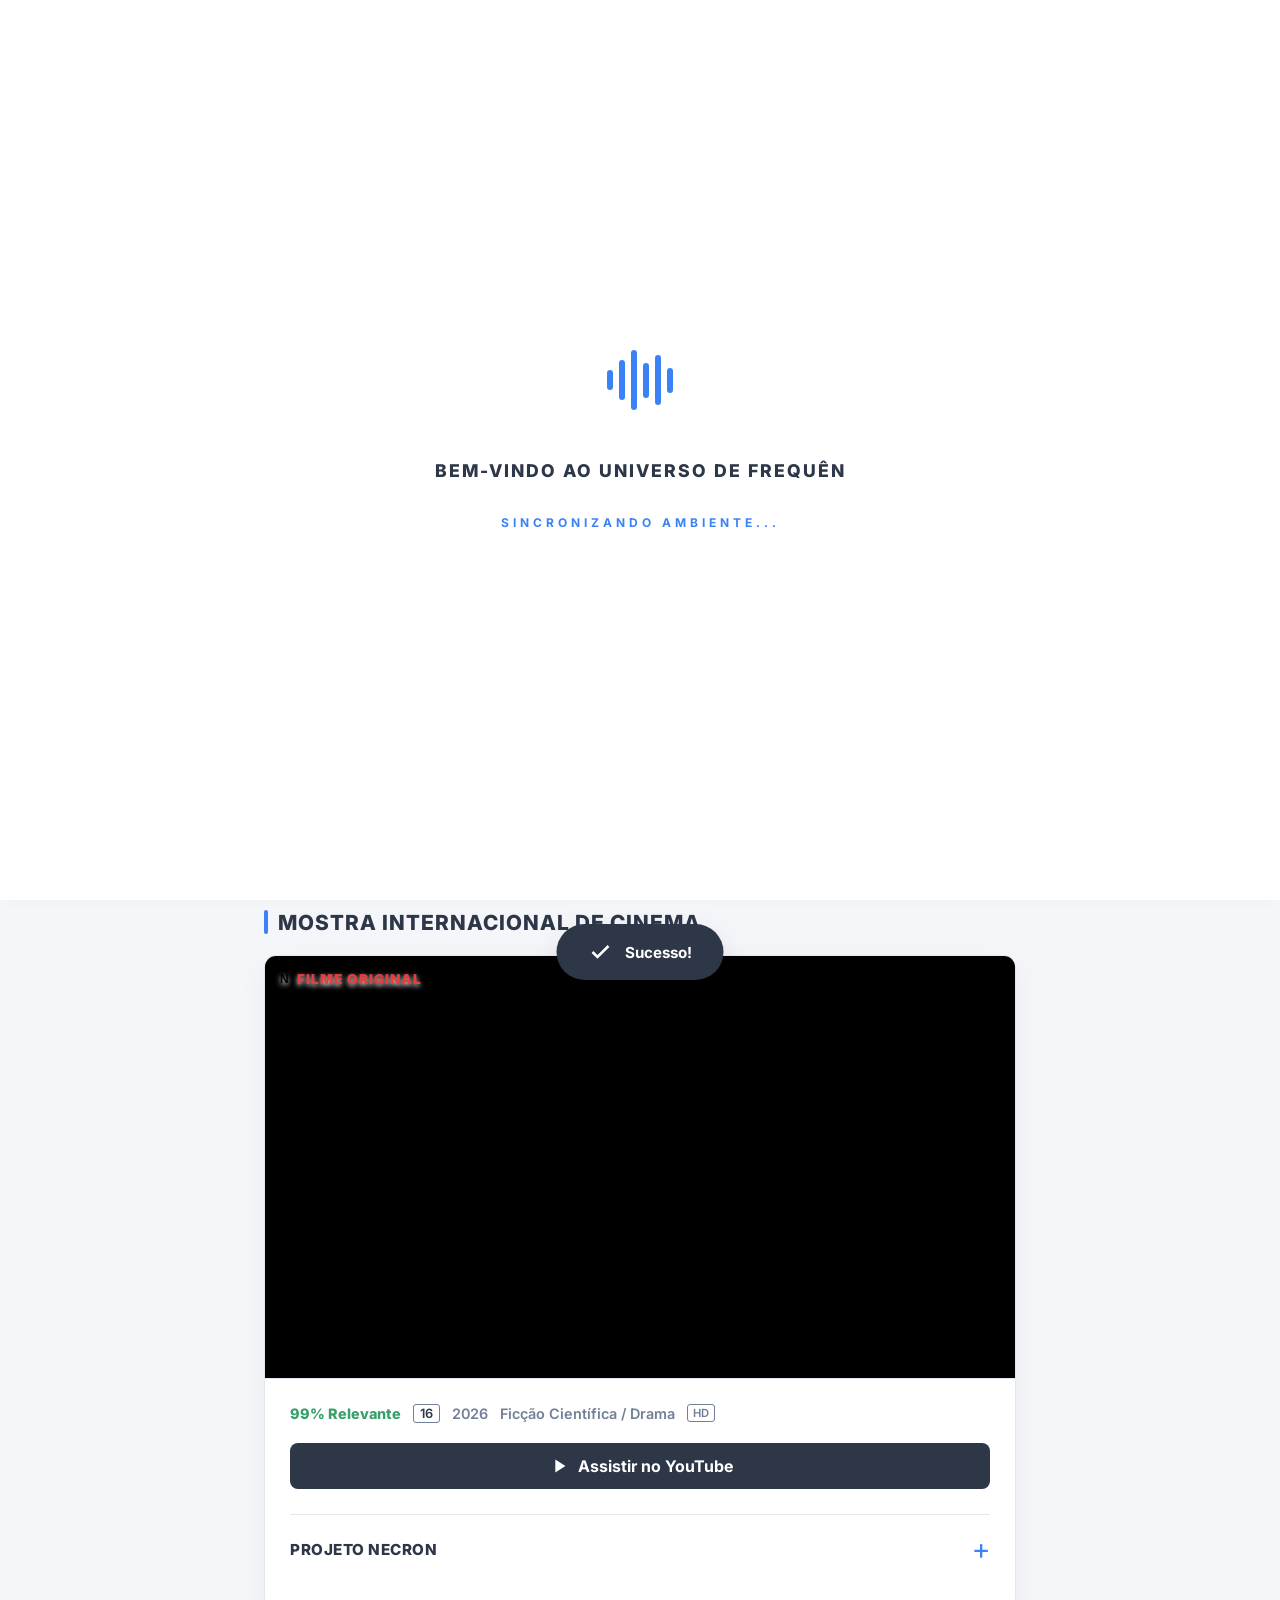
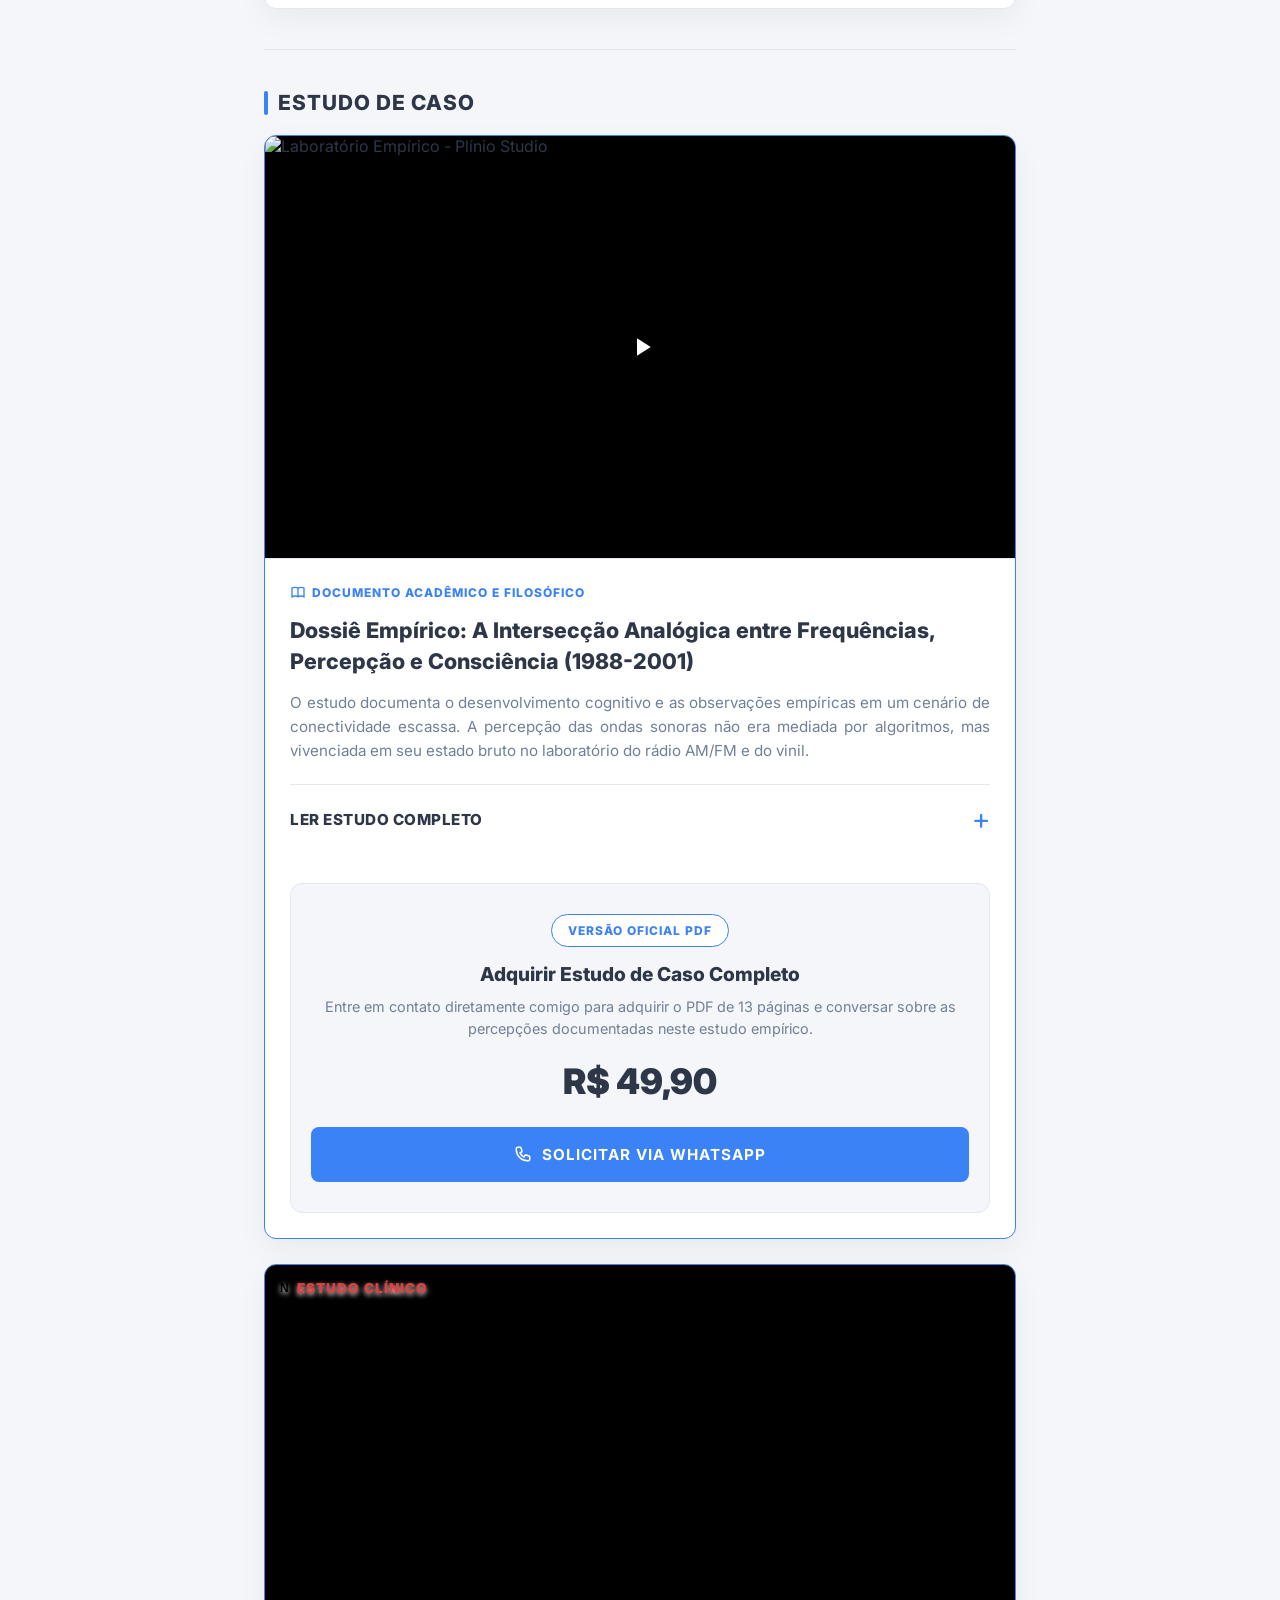
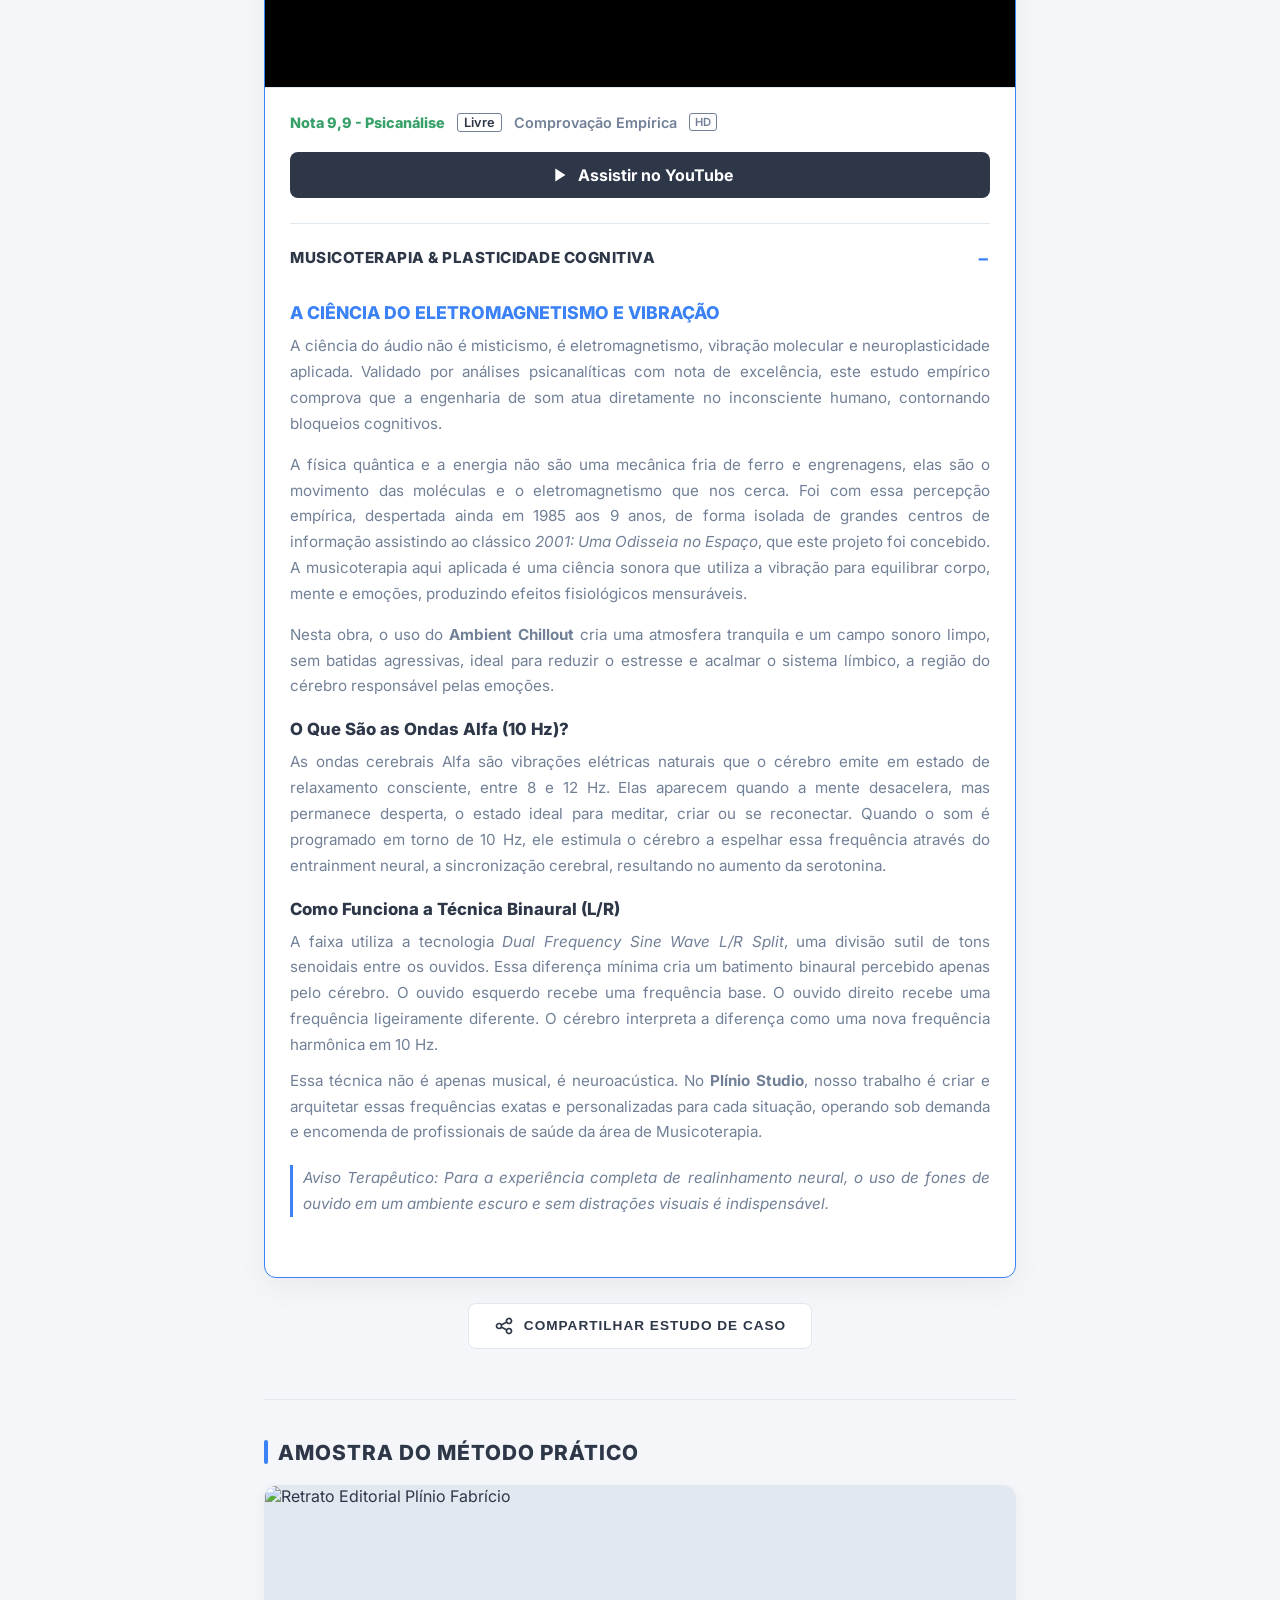
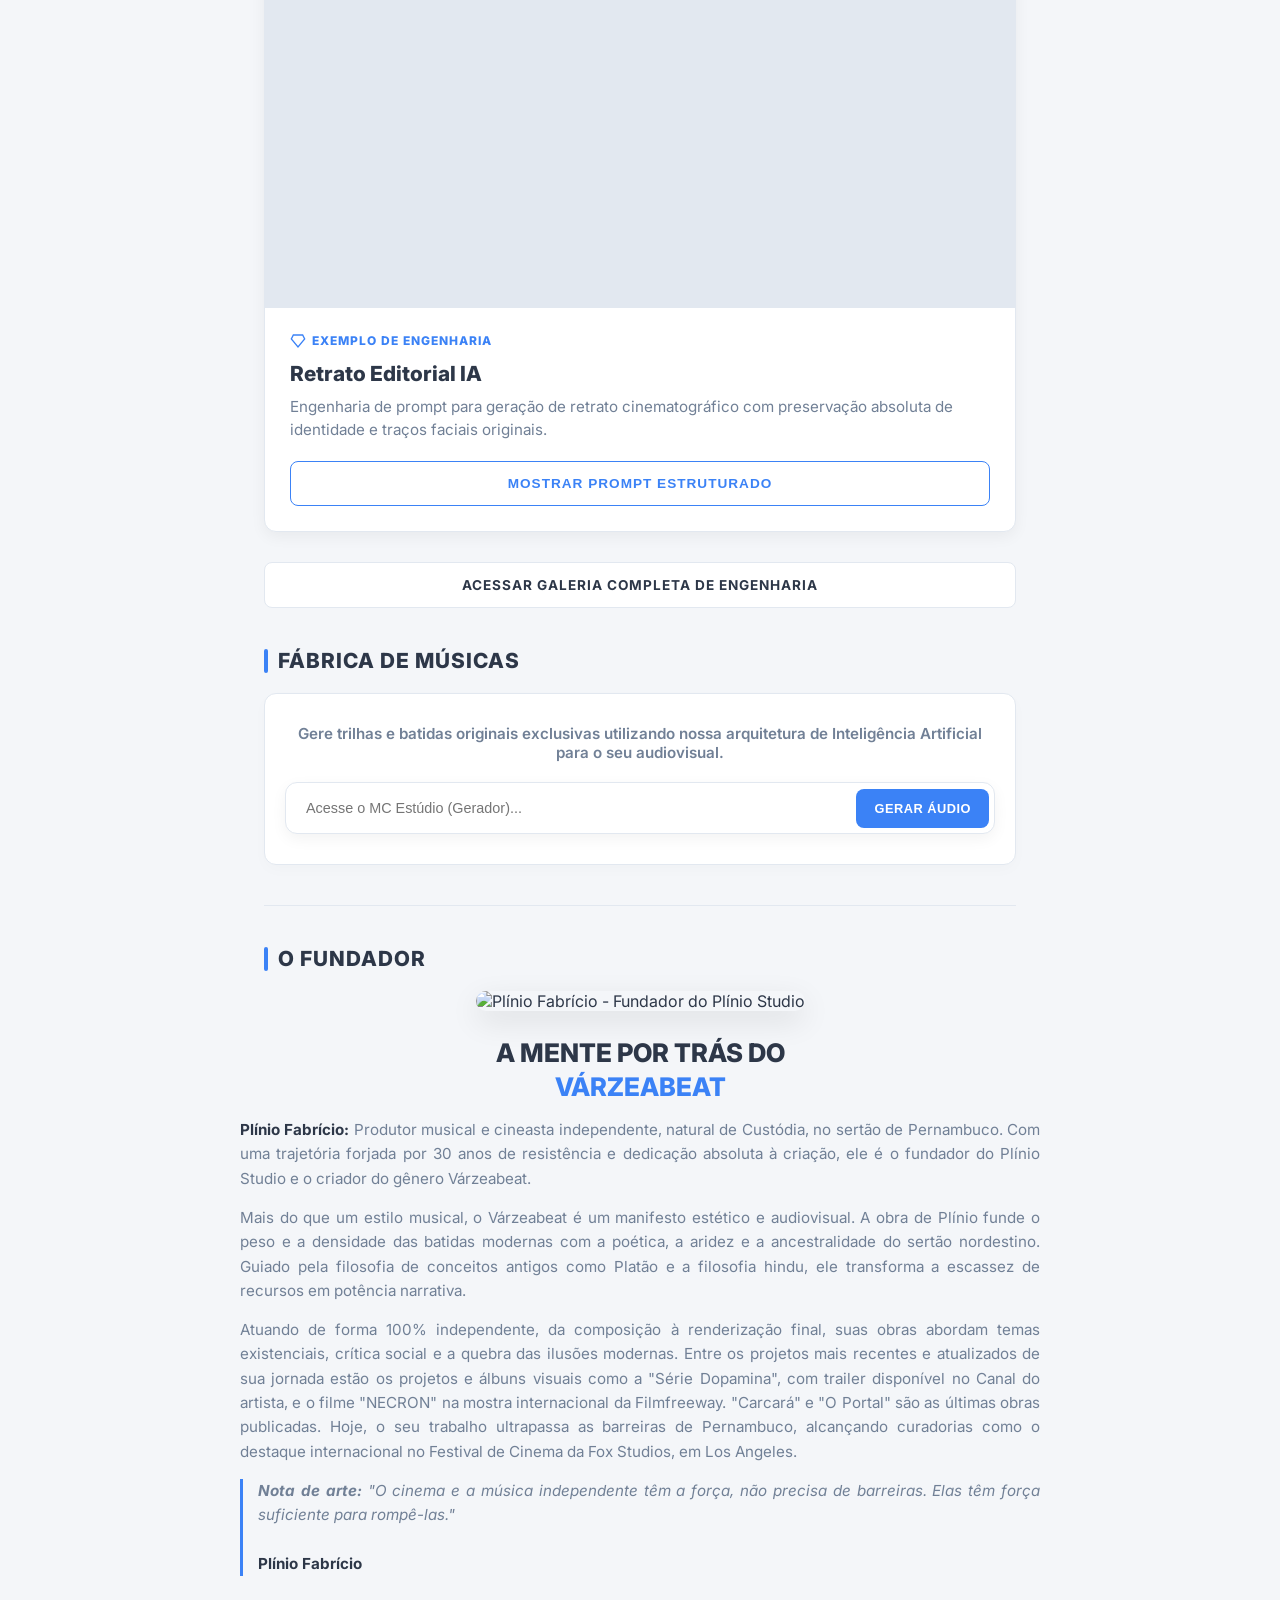
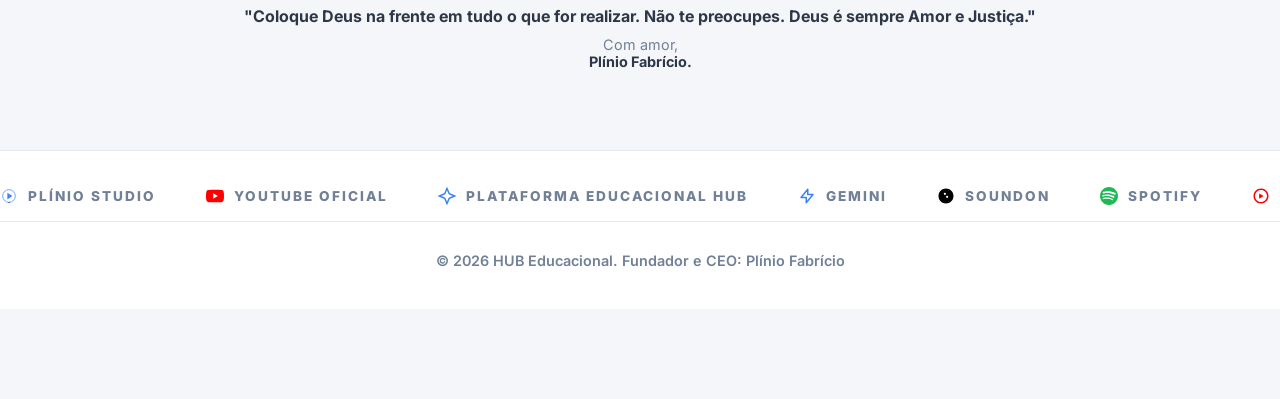
==== commit 870aeba7: "Update fmt.Println message from 'Hello' to 'Goodbye'" ====
--- a/index.html
+++ b/index.html
@@ -85,10 +85,11 @@
         /* --- CONTEÚDO PRINCIPAL --- */
         .app-container { max-width: 800px; margin: 0 auto; padding: 0 24px 40px 24px; }
         
-        /* HERO SECTION */
-        .hero-section { margin: 0 -24px 30px -24px; padding: 40px 24px; background: linear-gradient(180deg, #FFFFFF 0%, var(--bg-main) 100%); border-bottom: 1px solid var(--border-color); text-align: left; }
+        /* HERO SECTION (AGÊNCIA NEUROACÚSTICA E FERRAMENTAS) */
+        .hero-section { margin: 0 -24px 30px -24px; padding: 40px 24px; background: linear-gradient(180deg, #FFFFFF 0%, var(--bg-main) 100%); border-bottom: 1px solid var(--border-color); text-align: center; }
         .hero-title { font-size: 1.8rem; font-weight: 800; color: var(--text-main); margin-bottom: 15px; line-height: 1.3; text-align: center; }
         .hero-title span { color: var(--accent-primary); }
+        .hero-subtitle { font-size: 1rem; color: var(--text-muted); margin-bottom: 25px; line-height: 1.6; }
         
         .hero-search-box { display: flex; background: var(--bg-card); border: 1px solid var(--border-color); border-radius: 12px; overflow: hidden; max-width: 100%; margin: 0 auto; box-shadow: 0 5px 15px rgba(0,0,0,0.05); padding: 5px; align-items: center; }
         .hero-search-box input { flex: 1; padding: 12px 15px; background: transparent; border: none; color: var(--text-main); font-size: 0.9rem; outline: none; cursor: pointer; min-width: 0; }
@@ -208,7 +209,7 @@
 </head>
 <body id="top">
 
-    <!-- TELA DE ABERTURA (ESPECTRO DE ÁUDIO) -->
+    <!-- TELA DE ABERTURA (ESPECTRO DE ÁUDIO) - TEMPO AUMENTADO PARA 5 SEGUNDOS -->
     <div id="splash-screen">
         <div class="audio-wave-container">
             <div class="audio-bar"></div>
@@ -272,36 +273,12 @@
 
     <main class="app-container">
         
-        <!-- HERO SECTION -->
-        <div class="hero-section" style="padding: 40px 24px; text-align: left;">
-            <div style="text-align: center; margin-bottom: 25px;">
-                <img src="https://raw.githubusercontent.com/iadesignerweb/pliniostudio.io/refs/heads/main/foto-perfil-plinio-fabricio-oficial.png" alt="Plínio Fabrício - Criador do Várzea Beat" style="width: 100%; max-width: 400px; border-radius: 12px; box-shadow: 0 10px 30px rgba(0,0,0,0.1);">
-            </div>
-            
-            <h1 class="hero-title" style="text-align: center; font-size: 1.6rem; text-transform: uppercase;">O CRIADOR DO GÊNERO <br><span style="color: var(--accent-primary);">VÁRZEA BEAT</span></h1>
-            
-            <div style="color: var(--text-muted); font-size: 0.95rem; line-height: 1.6; margin-bottom: 25px; text-align: justify;">
-                <p style="margin-bottom: 15px;"><strong style="color: var(--text-main);">Plínio Fabrício:</strong> Produtor musical e cineasta independente, natural de Custódia, no sertão de Pernambuco. Com uma trajetória forjada por 30 anos de resistência e dedicação absoluta à criação, ele é o fundador do Plínio Studio e o criador do gênero Várzea Beat.</p>
-                <p style="margin-bottom: 15px;">Mais do que um estilo musical, o Várzea Beat é um manifesto estético e audiovisual. A obra de Plínio funde o peso e a densidade das batidas modernas com a poética, a aridez e a ancestralidade do sertão nordestino. Guiado pela filosofia de conceitos antigos como Platão e a filosofia hindu, ele transforma a escassez de recursos em potência narrativa.</p>
-                <p style="margin-bottom: 15px;">Atuando de forma 100% independente, da composição à renderização final, suas obras abordam temas existenciais, crítica social e a quebra das ilusões modernas. Entre os projetos mais recentes e atualizados de sua jornada estão os projetos e álbuns visuais: "Série Dopamina", Trailer disponível no Canal do artista e Filme "NECRON" na mostra internacional da Filmfreeway.com/NECRON. "Carcará" e "O Portal", são as últimas obras publicadas. Hoje, o seu trabalho ultrapassa as barreiras de Pernambuco, alcançando curadorias, como o destaque internacional no Festival de Cinema da Fox Studios, em Los Angeles.</p>
-                
-                <p style="margin-bottom: 20px; font-style: italic; border-left: 3px solid var(--accent-primary); padding-left: 15px;"><strong>Nota de arte:</strong> "O cinema e a música independente têm a força, não precisa de barreiras. Elas têm força suficiente para rompê-las."<br><br><span style="font-weight: bold; font-style: normal; color: var(--text-main);">Plínio Fabrício</span></p>
-            </div>
-
-            <!-- PROMPT PARA OS ALUNOS (TRADUZIDO) -->
-            <div style="background: var(--bg-card); border: 1px solid var(--border-color); border-radius: 12px; padding: 20px; margin-bottom: 30px; box-shadow: 0 4px 10px rgba(0,0,0,0.02);">
-                <p style="font-size: 0.85rem; font-weight: 700; color: var(--text-main); margin-bottom: 15px; text-align: center;">Como forma de gratidão aos inscritos no Canal YouTube, para ser gerado no Gemini com sua fotografia.</p>
-                <button onclick="togglePrompt('promptBiografia', this)" class="btn-action">Mostrar Prompt Estruturado</button>
-                <div id="promptBiografia" class="prompt-collapse">
-                    <div class="prompt-box" id="textoPromptBio">Fotografia de retrato editorial de um homem, cinematográfica e ultrarrealista. Ele tem cabelos com aspecto natural e levemente desgrenhado, com fios individuais claramente visíveis, e barba rala e curta. Ele está vestindo um suéter premium de gola careca bege claro/creme texturizado. O sujeito é mostrado em um retrato fechado do peito para cima, posicionado ligeiramente à direita do centro, com o corpo voltado principalmente para a câmera enquanto a cabeça está levemente virada para o lado direito do quadro. Sua expressão é calma, séria e levemente contemplativa, com o olhar direcionado para fora da câmera à direita, olhando em direção ao horizonte. É utilizada uma iluminação cinematográfica dramática de baixo contraste. Uma forte luz principal quente, laranja-dourada, vinda do lado esquerdo do quadro, ilumina o lado esquerdo de seu rosto, orelha, cabelo, pescoço e suéter, criando ricos reflexos âmbar e sombras naturais profundas. O lado direito de seu rosto cai gradualmente na sombra, produzindo um impressionante efeito de claro-escuro. O fundo é extremamente escuro, quase preto, com profundidade de campo muito rasa e sutis pontos de luz quentes desfocados. O sujeito principal continua sendo o foco visual claro. Fotografado com uma lente de retrato de 85 mm em f/2. Proporção de tela 4:5. Instrução estrita: Remova qualquer outra pessoa ou silhueta do fundo. Preserve exatamente as feições faciais do sujeito, a identidade e o nariz afilado/refinado completamente inalterados.</div>
-                    <button onclick="copiarPrompt('textoPromptBio')" class="btn-action" style="margin-top: 5px;">Copiar Prompt</button>
-                </div>
-            </div>
-            
-            <div style="text-align: center; margin-top: 30px; padding-bottom: 10px;">
-                <p style="font-weight: 700; color: var(--text-main); font-size: 1rem; margin-bottom: 10px;">"Coloque Deus na frente em tudo o que for realizar. Não te preocupes. Deus é sempre Amor e Justiça."</p>
-                <p style="color: var(--text-muted); font-size: 0.9rem;">Com amor,<br><strong style="color: var(--text-main);">Plínio Fabrício.</strong></p>
-            </div>
+        <!-- HERO SECTION (AGÊNCIA DE INTELIGÊNCIA ARTIFICIAL E NEUROACÚSTICA) -->
+        <div class="hero-section" style="padding: 40px 24px; text-align: center;">
+            <h1 class="hero-title" style="text-align: center; font-size: 1.8rem; text-transform: uppercase;">
+                PLÍNIO STUDIO<br><span style="color: var(--accent-primary); font-size: 1.2rem;">Agência de Inteligência Artificial e Neuroacústica</span>
+            </h1>
+            <p class="hero-subtitle">Decodificando a percepção humana através da frequência, estética e tecnologia avançada.</p>
         </div>
 
         <h2 class="section-title">Acesso Rápido</h2>
@@ -343,6 +320,8 @@
                 <span class="feature-card-bold">ChatGPT 4</span>
             </a>
         </div>
+
+        <div class="divider"></div>
 
         <h2 class="section-title">Mostra Internacional de Cinema</h2>
         <div class="netflix-card">
@@ -380,12 +359,10 @@
                         <p>Este documento formaliza a gênese e a execução do projeto cinematográfico independente "NECRON". A obra une a essência cultural nordestina e brasileira com temas universais de ficção científica e drama. Nascido da necessidade crítica de questionar o controle corporativo e a alienação nas famílias modernas, o filme atua como uma denúncia estética contra o isolamento de um mundo hiperconectado.</p>
 
                         <p style="color: var(--text-main); font-weight: 700; margin-top: 25px; margin-bottom: 10px;">CRONOLOGIA DO ARCO NARRATIVO</p>
-                        <ul>
-                            <li><strong>O Exílio:</strong> O arquiteto e criador solitário é impiedosamente banido pelo sistema corporativo opressor denominado "Êxodo".</li>
-                            <li><strong>A Descoberta Letal:</strong> Constatação aterradora de que a corporação não é apenas um monopólio de controle de dados, mas a encarnação algorítmica de um mal ancestral que alienou sua própria família.</li>
-                            <li><strong>O Resgate Cognitivo:</strong> O protagonista inicia uma resistência tática para invadir a estrutura corporativa e salvar a mente de seu filho do abismo digital.</li>
-                            <li><strong>O Testamento:</strong> Em paralelo à sua luta, ele grava a verdade factual da humanidade como legado para um neto que ele jamais conheceu.</li>
-                        </ul>
+                        <p style="color: var(--text-muted); font-size: 0.95rem; line-height: 1.6; text-align: justify; margin-bottom: 15px;"><strong>O Exílio:</strong> O arquiteto e criador solitário é impiedosamente banido pelo sistema corporativo opressor denominado "Êxodo".</p>
+                        <p style="color: var(--text-muted); font-size: 0.95rem; line-height: 1.6; text-align: justify; margin-bottom: 15px;"><strong>A Descoberta Letal:</strong> Constatação aterradora de que a corporação não é apenas um monopólio de controle de dados, mas a encarnação algorítmica de um mal ancestral que alienou sua própria família.</p>
+                        <p style="color: var(--text-muted); font-size: 0.95rem; line-height: 1.6; text-align: justify; margin-bottom: 15px;"><strong>O Resgate Cognitivo:</strong> O protagonista inicia uma resistência tática para invadir a estrutura corporativa e salvar a mente de seu filho do abismo digital.</p>
+                        <p style="color: var(--text-muted); font-size: 0.95rem; line-height: 1.6; text-align: justify; margin-bottom: 15px;"><strong>O Testamento:</strong> Em paralelo à sua luta, ele grava a verdade factual da humanidade como legado para um neto que ele jamais conheceu.</p>
                     </div>
                 </details>
             </div>
@@ -399,8 +376,8 @@
         <!-- CARD 1: DOSSIÊ EMPÍRICO -->
         <div class="netflix-card" style="margin-bottom: 25px; border-color: var(--accent-primary);">
             
-            <div class="netflix-video-wrapper" style="cursor:pointer;" onclick="window.open('#', '_blank')" title="Assistir Vídeo Complementar (Em Breve)">
-                <img src="https://raw.githubusercontent.com/iadesignerweb/pliniostudio.io/refs/heads/main/plinio-fabricio-studio-plinio-studio-plataformade-sass-hub-ia-estudo.png" alt="Laboratório Empírico - Plínio Studio">
+            <div class="netflix-video-wrapper" style="cursor:pointer;" onclick="window.open('https://raw.githubusercontent.com/iadesignerweb/pliniostudio.io/refs/heads/main/gosto-de-giz-mc-estudio-plinio-studio-plinio-fabricio-plataforma-hub-sass-ia-musicoterapia.mp3', '_blank')" title="Ouvir Prévia do Áudio">
+                <img src="LINK_DA_SUA_THUMBNAIL_AQUI" alt="Laboratório Empírico - Plínio Studio">
                 <div style="position:absolute; top:50%; left:50%; transform:translate(-50%, -50%); background:rgba(0,0,0,0.5); border-radius:50%; width:60px; height:60px; display:flex; align-items:center; justify-content:center; backdrop-filter:blur(4px); transition: 0.3s;" onmouseover="this.style.background='rgba(59,130,246,0.8)'" onmouseout="this.style.background='rgba(0,0,0,0.5)'">
                     <svg viewBox="0 0 24 24" style="width:30px; height:30px; fill:#FFF; margin-left:4px;"><path d="M8 5v14l11-7z"/></svg>
                 </div>
@@ -427,26 +404,20 @@
                         <p>A aquisição desse entendimento estrutural precedeu a era da computação de alta velocidade e da inteligência de dados. A partir de 1988, a percepção das ondas sonoras não era mediada por algoritmos, mas vivenciada em seu estado bruto. A interação física com discos de vinil e a sintonização tátil de sinais de rádio AM/FM serviram como um laboratório empírico. Nessas mídias analógicas, a frequência, o ruído, a ressonância e a vibração não eram representações gráficas em uma tela, mas grandezas físicas tangíveis. Esse lastro temporal analógico permitiu ao autor observar a energia orgânica antes de ser emulada por processadores, desenvolvendo a capacidade rara de separar a verdadeira filosofia e biologia humana daquilo que a tecnologia contemporânea apenas tenta simular.</p>
 
                         <h4>III. A Premissa Vibracional e a Observação do Áudio</h4>
-                        <p>Sem a influência das arquiteturas lógicas modernas, o autor do estudo mapeou o comportamento da energia puramente através da experimentação empírica com o som:</p>
-                        <ul>
-                            <li><strong>Frequências e Estados Mentais:</strong> O indivíduo documentou correlações sensoriais entre a exposição a frequências sonoras específicas, como ondas Delta, Theta e Beta, e a indução de estados alterados de consciência e foco.</li>
-                            <li><strong>A Ponte com o Conhecimento Ancestral:</strong> Em suas reflexões, estruturou-se a hipótese teórica de que o domínio dessas vibrações não era uma descoberta científica recente, mas um resgate. O estudo propõe uma analogia onde civilizações antigas possivelmente já utilizavam os princípios da acústica e da ressonância como mecanismos de expansão da mente.</li>
-                        </ul>
-
+                        <p>Sem a influência das arquiteturas lógicas modernas, o autor do estudo mapeou o comportamento da energia puramente através da experimentação empírica com o som.</p>
+                        <p style="color: var(--text-muted); font-size: 0.95rem; line-height: 1.6; text-align: justify; margin-bottom: 15px;"><strong>Frequências e Estados Mentais:</strong> O indivíduo documentou correlações sensoriais entre a exposição a frequências sonoras específicas, como ondas Delta, Theta e Beta, e a indução de estados alterados de consciência e foco.</p>
+                        <p style="color: var(--text-muted); font-size: 0.95rem; line-height: 1.6; text-align: justify; margin-bottom: 15px;"><strong>A Ponte com o Conhecimento Ancestral:</strong> Em suas reflexões, estruturou-se a hipótese teórica de que o domínio dessas vibrações não era uma descoberta científica recente, mas um resgate. O estudo propõe uma analogia onde civilizações antigas possivelmente já utilizavam os princípios da acústica e da ressonância como mecanismos de expansão da mente.</p>
+                        
                         <h4>IV. O Véu da Realidade e a Metáfora Visual</h4>
-                        <p>O cerne das reflexões deste período concentra-se na desconstrução da percepção sobre a matéria física. Para ilustrar essa percepção, o indivíduo fundamentou-se em duas vertentes principais:</p>
-                        <ul>
-                            <li><strong>A Filosofia Clássica:</strong> O Mito da Caverna de Platão e o conceito do Véu de Maya do hinduísmo foram adotados como metáforas primárias. A hipótese levanta a ideia de que a mente humana processa apenas projeções de uma realidade vibracional mais complexa. Obras da cultura pop contemporânea à época, como o filme Matrix (1999), serviram como um espelho cultural.</li>
-                            <li><strong>O Experimento da Distorção Geométrica:</strong> O estudo registra exercícios práticos de fixação visual prolongada em objetos geométricos estáticos. Ao observar a distorção da forma, o indivíduo utilizou a experiência como uma forte analogia existencial, sugerindo que a energia, a observação e o estado mental interagem ativamente com a estrutura da realidade física, revelando sua natureza maleável.</li>
-                        </ul>
+                        <p>O cerne das reflexões deste período concentra-se na desconstrução da percepção sobre a matéria física. Para ilustrar essa percepção, o indivíduo fundamentou-se em duas vertentes principais.</p>
+                        <p style="color: var(--text-muted); font-size: 0.95rem; line-height: 1.6; text-align: justify; margin-bottom: 15px;"><strong>A Filosofia Clássica:</strong> O Mito da Caverna de Platão e o conceito do Véu de Maya do hinduísmo foram adotados como metáforas primárias. A hipótese levanta a ideia de que a mente humana processa apenas projeções de uma realidade vibracional mais complexa. Obras da cultura pop contemporânea à época, como o filme Matrix (1999), serviram como um espelho cultural.</p>
+                        <p style="color: var(--text-muted); font-size: 0.95rem; line-height: 1.6; text-align: justify; margin-bottom: 15px;"><strong>O Experimento da Distorção Geométrica:</strong> O estudo registra exercícios práticos de fixação visual prolongada em objetos geométricos estáticos. Ao observar a distorção da forma, o indivíduo utilizou a experiência como uma forte analogia existencial, sugerindo que a energia, a observação e o estado mental interagem ativamente com a estrutura da realidade física, revelando sua natureza maleável.</p>
 
                         <h4>V. Desdobramentos Contemporâneos e Validações Técnicas</h4>
-                        <p>Os estudos de caso modernos confirmaram diversas premissas levantadas pelo indivíduo:</p>
-                        <ul>
-                            <li><strong>Validação em Psicoacústica e Neurociência:</strong> O mapeamento cerebral avançado comprovou clinicamente que estímulos sonoros binaurais alteram de fato a plasticidade cerebral, manipulando estados cognitivos e emocionais.</li>
-                            <li><strong>O Paradoxo da Inteligência Artificial:</strong> A tecnologia moderna ratificou a separação conceitual levantada na tese: simular a linguagem ou a arte não equivale a possuir a consciência biológica moldada pela dor e pelo ciclo vital, corroborando a separação entre a "ilusão manipulável" e a "essência humana".</li>
-                            <li><strong>Física da Informação e o Paradigma da Simulação:</strong> A hipótese filosófica encontrou ecos contemporâneos na Teoria da Informação Quântica, debatendo a possibilidade de o universo ser, fundamentalmente, uma estrutura matemática vibracional.</li>
-                        </ul>
+                        <p>Os estudos de caso modernos confirmaram diversas premissas levantadas pelo indivíduo.</p>
+                        <p style="color: var(--text-muted); font-size: 0.95rem; line-height: 1.6; text-align: justify; margin-bottom: 15px;"><strong>Validação em Psicoacústica e Neurociência:</strong> O mapeamento cerebral avançado comprovou clinicamente que estímulos sonoros binaurais alteram de fato a plasticidade cerebral, manipulando estados cognitivos e emocionais.</p>
+                        <p style="color: var(--text-muted); font-size: 0.95rem; line-height: 1.6; text-align: justify; margin-bottom: 15px;"><strong>O Paradoxo da Inteligência Artificial:</strong> A tecnologia moderna ratificou a separação conceitual levantada na tese. Simular a linguagem ou a arte não equivale a possuir a consciência biológica moldada pela dor e pelo ciclo vital, corroborando a separação entre a "ilusão manipulável" e a "essência humana".</p>
+                        <p style="color: var(--text-muted); font-size: 0.95rem; line-height: 1.6; text-align: justify; margin-bottom: 15px;"><strong>Física da Informação e o Paradigma da Simulação:</strong> A hipótese filosófica encontrou ecos contemporâneos na Teoria da Informação Quântica, debatendo a possibilidade de o universo ser, fundamentalmente, uma estrutura matemática vibracional.</p>
 
                         <h4>VI. A Síntese Existencial</h4>
                         <p>A conclusão postula que a verdadeira jornada do conhecimento sobre a realidade é inseparável da experiência biológica. O entendimento empírico sobre a fluidez da realidade e o poder da frequência já havia sido estruturado na mente do autor de forma autônoma e analógica, sustentado pela vivência humana e pela percepção do próprio ciclo natural da vida.</p>
@@ -474,8 +445,7 @@
         <div class="netflix-card" style="margin-bottom: 25px; border-color: var(--accent-primary);">
             <div class="netflix-video-wrapper">
                 <div class="netflix-badge-top"><span style="font-family: sans-serif;">N</span> ESTUDO CLÍNICO</div>
-                <!-- VÍDEO OFICIAL DA MUSICOTERAPIA INSERIDO AQUI -->
-                <iframe src="https://www.youtube.com/embed/VHMTkDUReKY" title="A Música e a Cura - Plínio Fabrício" allow="accelerometer; autoplay; clipboard-write; encrypted-media; gyroscope; picture-in-picture" allowfullscreen></iframe>
+                <iframe src="https://www.youtube.com/embed/VHMTkDUReKY" title="As frequências vitais da vida - Plínio Fabrício" allow="accelerometer; autoplay; clipboard-write; encrypted-media; gyroscope; picture-in-picture" allowfullscreen></iframe>
             </div>
             
             <div class="netflix-info">
@@ -497,21 +467,29 @@
                     <div class="dossie-content">
                         <h4 style="color: var(--accent-primary); font-size: 1.1rem; font-weight: 800; margin-bottom: 10px; margin-top:0; text-transform: uppercase;">A Ciência do Eletromagnetismo e Vibração</h4>
                         
-                        <p style="color: var(--text-muted); font-size: 0.95rem; line-height: 1.7; text-align: justify; margin-bottom: 15px;">A ciência do áudio não é misticismo; é eletromagnetismo, vibração molecular e neuroplasticidade aplicada. Validado por análises psicanalíticas com nota de excelência (9,9/10), este estudo empírico comprova que a engenharia de som atua diretamente no inconsciente humano, contornando bloqueios cognitivos.</p>
+                        <p style="color: var(--text-muted); font-size: 0.95rem; line-height: 1.7; text-align: justify; margin-bottom: 15px;">A ciência do áudio não é misticismo, é eletromagnetismo, vibração molecular e neuroplasticidade aplicada. Validado por análises psicanalíticas com nota de excelência, este estudo empírico comprova que a engenharia de som atua diretamente no inconsciente humano, contornando bloqueios cognitivos.</p>
                         
-                        <p style="color: var(--text-muted); font-size: 0.95rem; line-height: 1.7; text-align: justify; margin-bottom: 15px;">A física quântica e a energia não são uma mecânica fria de ferro e engrenagens; elas são o movimento das moléculas e o eletromagnetismo que nos cerca. Foi com essa percepção empírica — despertada ainda em 1985, aos 9 anos, de forma isolada de grandes centros de informação, assistindo ao clássico <em>2001: Uma Odisseia no Espaço</em> — que este estudo foi concebido.</p>
+                        <p style="color: var(--text-muted); font-size: 0.95rem; line-height: 1.7; text-align: justify; margin-bottom: 15px;">A física quântica e a energia não são uma mecânica fria de ferro e engrenagens, elas são o movimento das moléculas e o eletromagnetismo que nos cerca. Foi com essa percepção empírica, despertada ainda em 1985 aos 9 anos, de forma isolada de grandes centros de informação assistindo ao clássico <em>2001: Uma Odisseia no Espaço</em>, que este projeto foi concebido. A musicoterapia aqui aplicada é uma ciência sonora que utiliza a vibração para equilibrar corpo, mente e emoções, produzindo efeitos fisiológicos mensuráveis.</p>
                         
-                        <p style="color: var(--text-muted); font-size: 0.95rem; line-height: 1.7; text-align: justify;">Neste material documental e imersivo, compreenda o impacto neurológico do uso do áudio em espectros L/R (Left/Right) e como a exposição correta a frequências binaurais (Dual Frequency Sine Waves) e Ondas Alfa (10 Hz) ativa a produção de dopamina e serotonina, funcionando como um verdadeiro realinhamento mental contra o esgotamento, a ansiedade e a depressão.</p>
-
-                        <p style="color: var(--text-muted); font-size: 0.95rem; font-style: italic; border-left: 3px solid var(--accent-primary); padding-left: 10px; margin-top: 20px;">Aviso Terapêutico: Para a experiência completa de realinhamento binaural neste vídeo, o uso de fones de ouvido (estéreo L/R) em um ambiente escuro e sem distrações visuais é indispensável.</p>
+                        <p style="color: var(--text-muted); font-size: 0.95rem; line-height: 1.7; text-align: justify; margin-bottom: 15px;">Nesta obra, o uso do <strong>Ambient Chillout</strong> cria uma atmosfera tranquila e um campo sonoro limpo, sem batidas agressivas, ideal para reduzir o estresse e acalmar o sistema límbico, a região do cérebro responsável pelas emoções.</p>
+
+                        <h4 style="color: var(--text-main); font-size: 1.05rem; font-weight: 800; margin-bottom: 10px; margin-top:20px;">O Que São as Ondas Alfa (10 Hz)?</h4>
+                        <p style="color: var(--text-muted); font-size: 0.95rem; line-height: 1.7; text-align: justify; margin-bottom: 15px;">As ondas cerebrais Alfa são vibrações elétricas naturais que o cérebro emite em estado de relaxamento consciente, entre 8 e 12 Hz. Elas aparecem quando a mente desacelera, mas permanece desperta, o estado ideal para meditar, criar ou se reconectar. Quando o som é programado em torno de 10 Hz, ele estimula o cérebro a espelhar essa frequência através do entrainment neural, a sincronização cerebral, resultando no aumento da serotonina.</p>
+
+                        <h4 style="color: var(--text-main); font-size: 1.05rem; font-weight: 800; margin-bottom: 10px; margin-top:20px;">Como Funciona a Técnica Binaural (L/R)</h4>
+                        <p style="color: var(--text-muted); font-size: 0.95rem; line-height: 1.7; text-align: justify; margin-bottom: 10px;">A faixa utiliza a tecnologia <em>Dual Frequency Sine Wave L/R Split</em>, uma divisão sutil de tons senoidais entre os ouvidos. Essa diferença mínima cria um batimento binaural percebido apenas pelo cérebro. O ouvido esquerdo recebe uma frequência base. O ouvido direito recebe uma frequência ligeiramente diferente. O cérebro interpreta a diferença como uma nova frequência harmônica em 10 Hz.</p>
+                        
+                        <p style="color: var(--text-muted); font-size: 0.95rem; line-height: 1.7; text-align: justify; margin-bottom: 15px;">Essa técnica não é apenas musical, é neuroacústica. No <strong>Plínio Studio</strong>, nosso trabalho é criar e arquitetar essas frequências exatas e personalizadas para cada situação, operando sob demanda e encomenda de profissionais de saúde da área de Musicoterapia.</p>
+
+                        <p style="color: var(--text-muted); font-size: 0.95rem; font-style: italic; border-left: 3px solid var(--accent-primary); padding-left: 10px; margin-top: 20px;">Aviso Terapêutico: Para a experiência completa de realinhamento neural, o uso de fones de ouvido em um ambiente escuro e sem distrações visuais é indispensável.</p>
                     </div>
                 </details>
             </div>
         </div>
 
-        <!-- BOTÃO DE COMPARTILHAMENTO DA SEÇÃO (ANCOra #estudos-de-caso) -->
+        <!-- BOTÃO DE COMPARTILHAMENTO DA SEÇÃO CORRIGIDO -->
         <div style="margin-bottom: 50px; text-align: center;">
-            <button onclick="compartilharEstudo()" class="btn-action" style="background: var(--bg-card); color: var(--text-main); border-color: var(--border-color); width: auto; padding: 12px 25px;">
+            <button type="button" onclick="compartilharEstudo()" class="btn-action" style="background: var(--bg-card); color: var(--text-main); border-color: var(--border-color); width: auto; padding: 12px 25px;">
                 <svg viewBox="0 0 24 24" style="width: 20px; height: 20px; stroke: currentColor; fill: none; stroke-width: 2;"><path stroke-linecap="round" stroke-linejoin="round" d="M8.684 13.342C8.886 12.938 9 12.482 9 12c0-.482-.114-.938-.316-1.342m0 2.684a3 3 0 110-2.684m0 2.684l6.632 3.316m-6.632-6l6.632-3.316m0 0a3 3 0 105.367-2.684 3 3 0 00-5.367 2.684zm0 9.316a3 3 0 105.368 2.684 3 3 0 00-5.368-2.684z"></path></svg>
                 COMPARTILHAR ESTUDO DE CASO
             </button>
@@ -519,20 +497,20 @@
 
         <div class="divider"></div>
 
-        <!-- PROMPTS TRADUZIDOS -->
+        <!-- PROMPT MOVIDO PARA A AMOSTRA DO MÉTODO PRÁTICO -->
         <h2 class="section-title">Amostra do Método Prático</h2>
         <div class="prompt-card">
-            <div class="card-img-prompt" oncontextmenu="return false;" onclick="abrirLightbox('https://raw.githubusercontent.com/iadesignerweb/pliniostudio.io/refs/heads/main/modelo-realismo-plinio-studio.jpg')">
-                <img src="https://raw.githubusercontent.com/iadesignerweb/pliniostudio.io/refs/heads/main/modelo-realismo-plinio-studio.jpg" alt="Retrato">
+            <div class="card-img-prompt" oncontextmenu="return false;" onclick="abrirLightbox('https://raw.githubusercontent.com/iadesignerweb/pliniostudio.io/refs/heads/main/foto-perfil-plinio-fabricio-oficial.png')">
+                <img src="https://raw.githubusercontent.com/iadesignerweb/pliniostudio.io/refs/heads/main/foto-perfil-plinio-fabricio-oficial.png" alt="Retrato Editorial Plínio Fabrício">
             </div>
             <div class="prompt-info-box">
                 <span class="card-tag"><svg viewBox="0 0 24 24" stroke="currentColor"><path d="M5 3l14 0 3 6 -10 12 -10 -12 3 -6z"/></svg> Exemplo de Engenharia</span>
-                <h3>Realismo IA Avançado</h3>
-                <p>Estudo cinematográfico de continuidade temporal e iluminação dramática gerado diretamente de nosso laboratório de testes.</p>
-                <button onclick="togglePrompt('prompt4Geracoes', this)" class="btn-action">Mostrar Prompt Estruturado</button>
-                <div id="prompt4Geracoes" class="prompt-collapse">
-                    <div class="prompt-box" id="textoPrompt4Geracoes">Crie uma ilustração de retrato hiper-realista e com alto nível de detalhes, usando a imagem enviada como referência facial absoluta. O rosto do sujeito deve permanecer 100% idêntico à foto de referência. A obra apresenta um retrato de meio corpo de um homem jovem com uma aparência rústica, porém refinada, capturada em um enquadramento dramático em close-up com uma perspectiva ligeiramente de baixo para cima. Sua expressão é intensa, pensativa e carregada de emoção. Cabelo e Estilo: Seu cabelo escuro é esvoaçante e dinâmico. Mãos e Detalhes: Uma das mãos está levantada perto do queixo em uma pose casual e contemplativa. A mão apresenta tatuagens detalhadas em tinta preta nos dedos e no pulso. Roupas: Ele está vestindo um moletom preto com capuz folgado, de tecido fosco e com dobras suaves. Fundo e Cor: Posicione o sujeito contra um fundo grafite sólido, ousado e vibrante, limpo e sem emendas, criando um forte contraste com o moletom preto.</div>
-                    <button onclick="copiarPrompt('textoPrompt4Geracoes')" class="btn-action" style="margin-top: 5px;">Copiar Prompt</button>
+                <h3>Retrato Editorial IA</h3>
+                <p>Engenharia de prompt para geração de retrato cinematográfico com preservação absoluta de identidade e traços faciais originais.</p>
+                <button onclick="togglePrompt('promptBiografia', this)" class="btn-action">Mostrar Prompt Estruturado</button>
+                <div id="promptBiografia" class="prompt-collapse">
+                    <div class="prompt-box" id="textoPromptBio">Fotografia de retrato editorial de um homem, cinematográfica e ultrarrealista. Ele tem cabelos com aspecto natural e levemente desgrenhado, com fios individuais claramente visíveis, e barba rala e curta. Ele está vestindo um suéter premium de gola careca bege claro/creme texturizado. O sujeito é mostrado em um retrato fechado do peito para cima, posicionado ligeiramente à direita do centro, com o corpo voltado principalmente para a câmera enquanto a cabeça está levemente virada para o lado direito do quadro. Sua expressão é calma, séria e levemente contemplativa, com o olhar direcionado para fora da câmera à direita, olhando em direção ao horizonte. É utilizada uma iluminação cinematográfica dramática de baixo contraste. Uma forte luz principal quente, laranja-dourada, vinda do lado esquerdo do quadro, ilumina o lado esquerdo de seu rosto, orelha, cabelo, pescoço e suéter, criando ricos reflexos âmbar e sombras naturais profundas. O lado direito de seu rosto cai gradualmente na sombra, produzindo um impressionante efeito de claro-escuro. O fundo é extremamente escuro, quase preto, com profundidade de campo muito rasa e sutis pontos de luz quentes desfocados. O sujeito principal continua sendo o foco visual claro. Fotografado com uma lente de retrato de 85 mm em f/2. Proporção de tela 4:5. Instrução estrita: Remova qualquer outra pessoa ou silhueta do fundo. Preserve exatamente as feições faciais do sujeito, a identidade e o nariz afilado/refinado completamente inalterados.</div>
+                    <button onclick="copiarPrompt('textoPromptBio')" class="btn-action" style="margin-top: 5px;">Copiar Prompt</button>
                 </div>
             </div>
         </div>
@@ -543,11 +521,36 @@
 
         <!-- FÁBRICA DE MÚSICAS -->
         <h2 class="section-title">Fábrica de Músicas</h2>
-        <div style="background:var(--bg-card); border:1px solid var(--border-color); border-radius:12px; padding:30px 20px; text-align:center; box-shadow:0 5px 15px rgba(0,0,0,0.02); margin-bottom: 20px;">
+        <div style="background:var(--bg-card); border:1px solid var(--border-color); border-radius:12px; padding:30px 20px; text-align:center; box-shadow:0 5px 15px rgba(0,0,0,0.02); margin-bottom: 40px;">
             <p style="color:var(--text-muted); font-size:0.95rem; margin-bottom:20px; font-weight: 600;">Gere trilhas e batidas originais exclusivas utilizando nossa arquitetura de Inteligência Artificial para o seu audiovisual.</p>
             <div class="hero-search-box">
                 <input type="text" placeholder="Acesse o MC Estúdio (Gerador)..." readonly onclick="window.location.href='mcestudio.html'">
                 <button onclick="window.location.href='mcestudio.html'">GERAR ÁUDIO</button>
+            </div>
+        </div>
+
+        <div class="divider"></div>
+
+        <!-- BIOGRAFIA E FUNDAÇÃO -->
+        <h2 class="section-title">O Fundador</h2>
+        <div class="hero-section" style="padding: 0 0 20px 0; border: none; background: transparent; margin-bottom: 10px;">
+            <div style="text-align: center; margin-bottom: 25px;">
+                <img src="https://raw.githubusercontent.com/iadesignerweb/pliniostudio.io/refs/heads/main/foto-perfil-plinio-fabricio-oficial.png" alt="Plínio Fabrício - Fundador do Plínio Studio" style="width: 100%; max-width: 400px; border-radius: 12px; box-shadow: 0 10px 30px rgba(0,0,0,0.1);">
+            </div>
+            
+            <h1 class="hero-title" style="text-align: center; font-size: 1.6rem; text-transform: uppercase;">A MENTE POR TRÁS DO <br><span style="color: var(--accent-primary);">VÁRZEABEAT</span></h1>
+            
+            <div style="color: var(--text-muted); font-size: 0.95rem; line-height: 1.6; margin-bottom: 25px; text-align: justify;">
+                <p style="margin-bottom: 15px;"><strong style="color: var(--text-main);">Plínio Fabrício:</strong> Produtor musical e cineasta independente, natural de Custódia, no sertão de Pernambuco. Com uma trajetória forjada por 30 anos de resistência e dedicação absoluta à criação, ele é o fundador do Plínio Studio e o criador do gênero Várzeabeat.</p>
+                <p style="margin-bottom: 15px;">Mais do que um estilo musical, o Várzeabeat é um manifesto estético e audiovisual. A obra de Plínio funde o peso e a densidade das batidas modernas com a poética, a aridez e a ancestralidade do sertão nordestino. Guiado pela filosofia de conceitos antigos como Platão e a filosofia hindu, ele transforma a escassez de recursos em potência narrativa.</p>
+                <p style="margin-bottom: 15px;">Atuando de forma 100% independente, da composição à renderização final, suas obras abordam temas existenciais, crítica social e a quebra das ilusões modernas. Entre os projetos mais recentes e atualizados de sua jornada estão os projetos e álbuns visuais como a "Série Dopamina", com trailer disponível no Canal do artista, e o filme "NECRON" na mostra internacional da Filmfreeway. "Carcará" e "O Portal" são as últimas obras publicadas. Hoje, o seu trabalho ultrapassa as barreiras de Pernambuco, alcançando curadorias como o destaque internacional no Festival de Cinema da Fox Studios, em Los Angeles.</p>
+                
+                <p style="margin-bottom: 20px; font-style: italic; border-left: 3px solid var(--accent-primary); padding-left: 15px;"><strong>Nota de arte:</strong> "O cinema e a música independente têm a força, não precisa de barreiras. Elas têm força suficiente para rompê-las."<br><br><span style="font-weight: bold; font-style: normal; color: var(--text-main);">Plínio Fabrício</span></p>
+            </div>
+            
+            <div style="text-align: center; margin-top: 30px; padding-bottom: 10px;">
+                <p style="font-weight: 700; color: var(--text-main); font-size: 1rem; margin-bottom: 10px;">"Coloque Deus na frente em tudo o que for realizar. Não te preocupes. Deus é sempre Amor e Justiça."</p>
+                <p style="color: var(--text-muted); font-size: 0.9rem;">Com amor,<br><strong style="color: var(--text-main);">Plínio Fabrício.</strong></p>
             </div>
         </div>
 
@@ -559,6 +562,10 @@
                 <div class="marquee-item"><svg width="18" height="18" viewBox="0 0 512 512" xmlns="http://www.w3.org/2000/svg"><rect width="512" height="512" rx="100" fill="#FFFFFF"/><circle cx="256" cy="256" r="180" fill="none" stroke="#3B82F6" stroke-width="20"/><path d="M210 160v192l140-96z" fill="#3B82F6"/><text x="256" y="460" font-family="sans-serif" font-weight="900" font-size="42" fill="#1A202C" text-anchor="middle" letter-spacing="2">PS</text></svg> Plínio Studio</div>
                 <div class="marquee-item"><svg width="18" height="18" viewBox="0 0 24 24" fill="#FF0000" xmlns="http://www.w3.org/2000/svg"><path d="M23.498 6.186a3.016 3.016 0 0 0-2.122-2.136C19.505 3.545 12 3.545 12 3.545s-7.505 0-9.377.505A3.017 3.017 0 0 0 .502 6.186C0 8.07 0 12 0 12s0 3.93.502 5.814a3.016 3.016 0 0 0 2.122 2.136c1.871.505 9.376.505 9.376.505s7.505 0 9.377-.505a3.015 3.015 0 0 0 2.122-2.136C24 15.93 24 12 24 12s0-3.93-.502-5.814zM9.545 15.568V8.432L15.818 12l-6.273 3.568z"/></svg> YouTube Oficial</div>
                 <div class="marquee-item"><svg width="18" height="18" viewBox="0 0 24 24" fill="none" stroke="#3B82F6" stroke-width="2"><path d="M12 2l3 7 7 3-7 3-3 7-3-7-7-3 7-3z"></path></svg> Plataforma Educacional HUB</div>
+                <div class="marquee-item"><svg width="18" height="18" viewBox="0 0 24 24" fill="none" stroke="#3B82F6" stroke-width="2"><path stroke-linecap="round" stroke-linejoin="round" d="M13 10V3L4 14h7v7l9-11h-7z"></path></svg> Gemini</div>
+                <div class="marquee-item"><svg width="18" height="18" viewBox="0 0 24 24" fill="#000000" xmlns="http://www.w3.org/2000/svg"><path d="M12 22c5.523 0 10-4.477 10-10S17.523 2 12 2 2 6.477 2 12s4.477 10 10 10zm-1.5-14.5a1.5 1.5 0 1 1 0 3 1.5 1.5 0 0 1 0-3zm3 7a1.5 1.5 0 1 1 0-3 1.5 1.5 0 0 1 0 3z"/></svg> SoundOn</div>
+                <div class="marquee-item"><svg width="18" height="18" viewBox="0 0 24 24" fill="#1DB954" xmlns="http://www.w3.org/2000/svg"><path d="M12 0C5.4 0 0 5.4 0 12s5.4 12 12 12 12-5.4 12-12S18.66 0 12 0zm5.521 17.34c-.24.394-.756.522-1.15.282-3.153-1.922-7.126-2.358-11.802-1.29-.462.106-.921-.183-1.026-.645-.105-.463.183-.922.645-1.027 5.109-1.167 9.489-.684 13.048 1.492.394.24.522.755.285 1.148zm1.564-3.48c-.302.493-.94.654-1.435.352-3.6-2.213-9.102-2.825-13.364-1.547-.55.166-1.135-.145-1.302-.694-.166-.549.145-1.134.694-1.302 4.908-1.472 10.963-.787 15.059 1.724.495.302.656.942.348 1.467zm.156-3.647C15.02 7.747 8.71 7.55 5.08 8.653c-.655.198-1.341-.173-1.539-.828-.198-.655.173-1.342.828-1.539 4.195-1.272 11.205-1.042 16.037 1.821.588.348.784 1.1.435 1.688-.348.588-1.1.784-1.688.435z"/></svg> Spotify</div>
+                <div class="marquee-item"><svg width="18" height="18" viewBox="0 0 24 24" fill="#FF0000" xmlns="http://www.w3.org/2000/svg"><path d="M12 2C6.477 2 2 6.477 2 12s4.477 10 10 10 10-4.477 10-10S17.523 2 12 2zm0 18c-4.418 0-8-3.582-8-8s3.582-8 8-8 8 3.582 8 8-3.582 8-8 8zm-2.5-11.5l6 3.5-6 3.5v-7z"/></svg> YouTube Music</div>
             </div>
         </div>
         <p style="color: var(--text-muted); font-size: 0.9rem; font-weight: 600; padding: 0 15px;">© 2026 HUB Educacional. Fundador e CEO: Plínio Fabrício</p>
@@ -656,7 +663,7 @@
                 splash.style.opacity = '0';
                 setTimeout(() => { splash.style.display = 'none'; }, 800);
             }
-        }, 3500);
+        }, 5000); // <-- TEMPO AUMENTADO PARA 5 SEGUNDOS (5000ms)
 
         // FUNÇÃO DE COMPARTILHAMENTO DA SEÇÃO DE ESTUDOS
         function compartilharEstudo() {
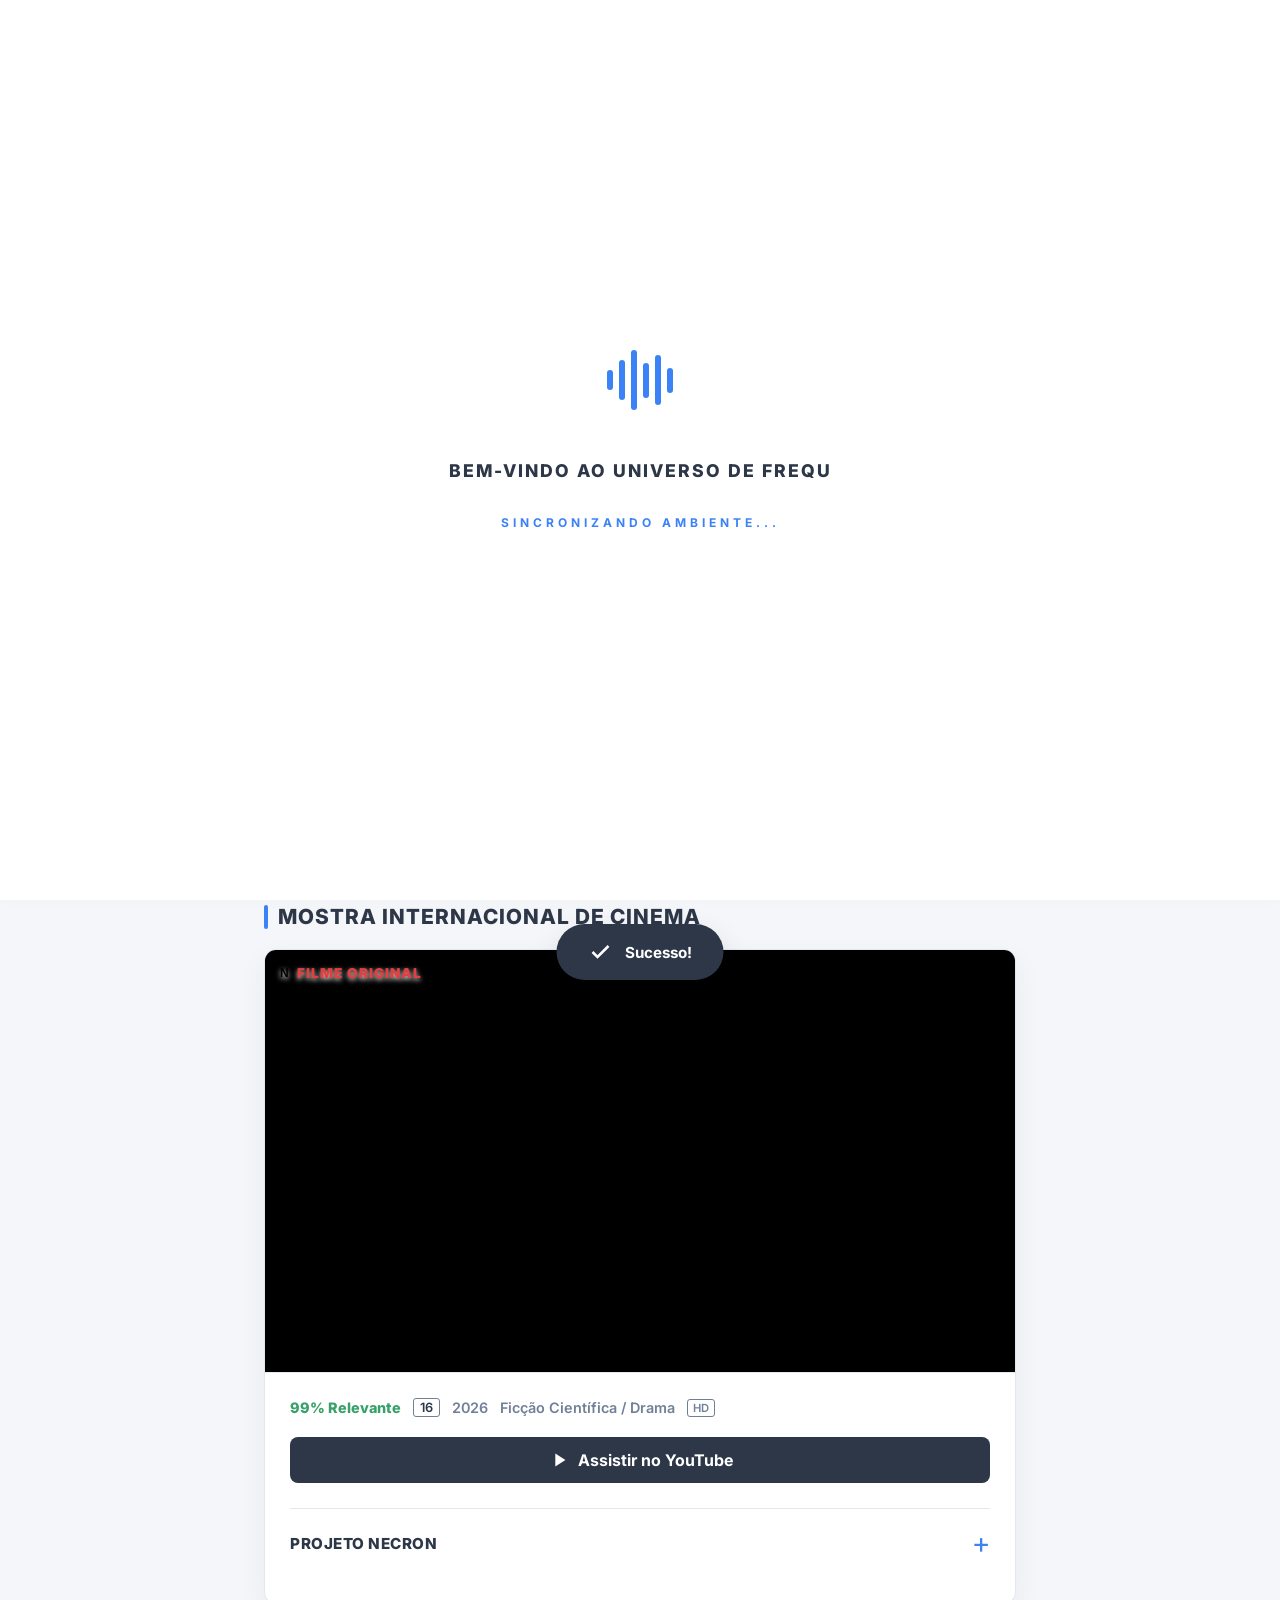
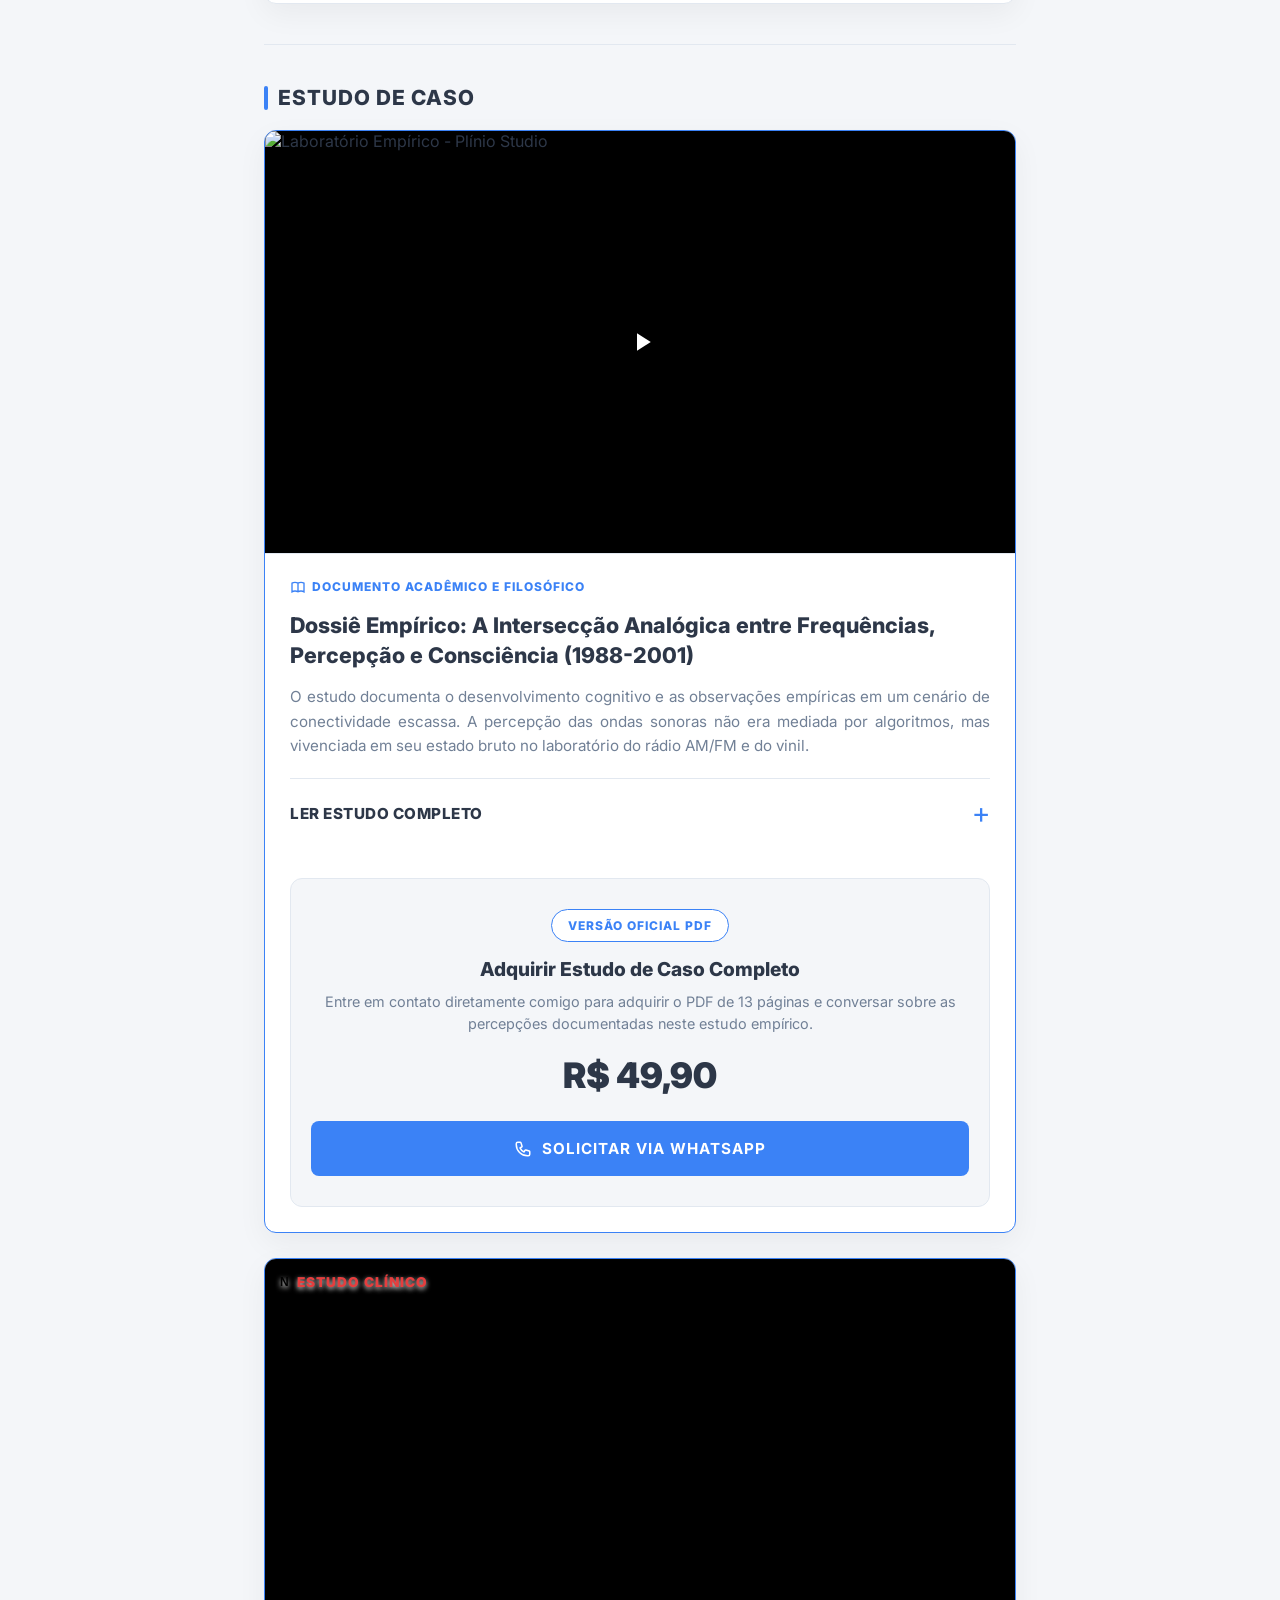
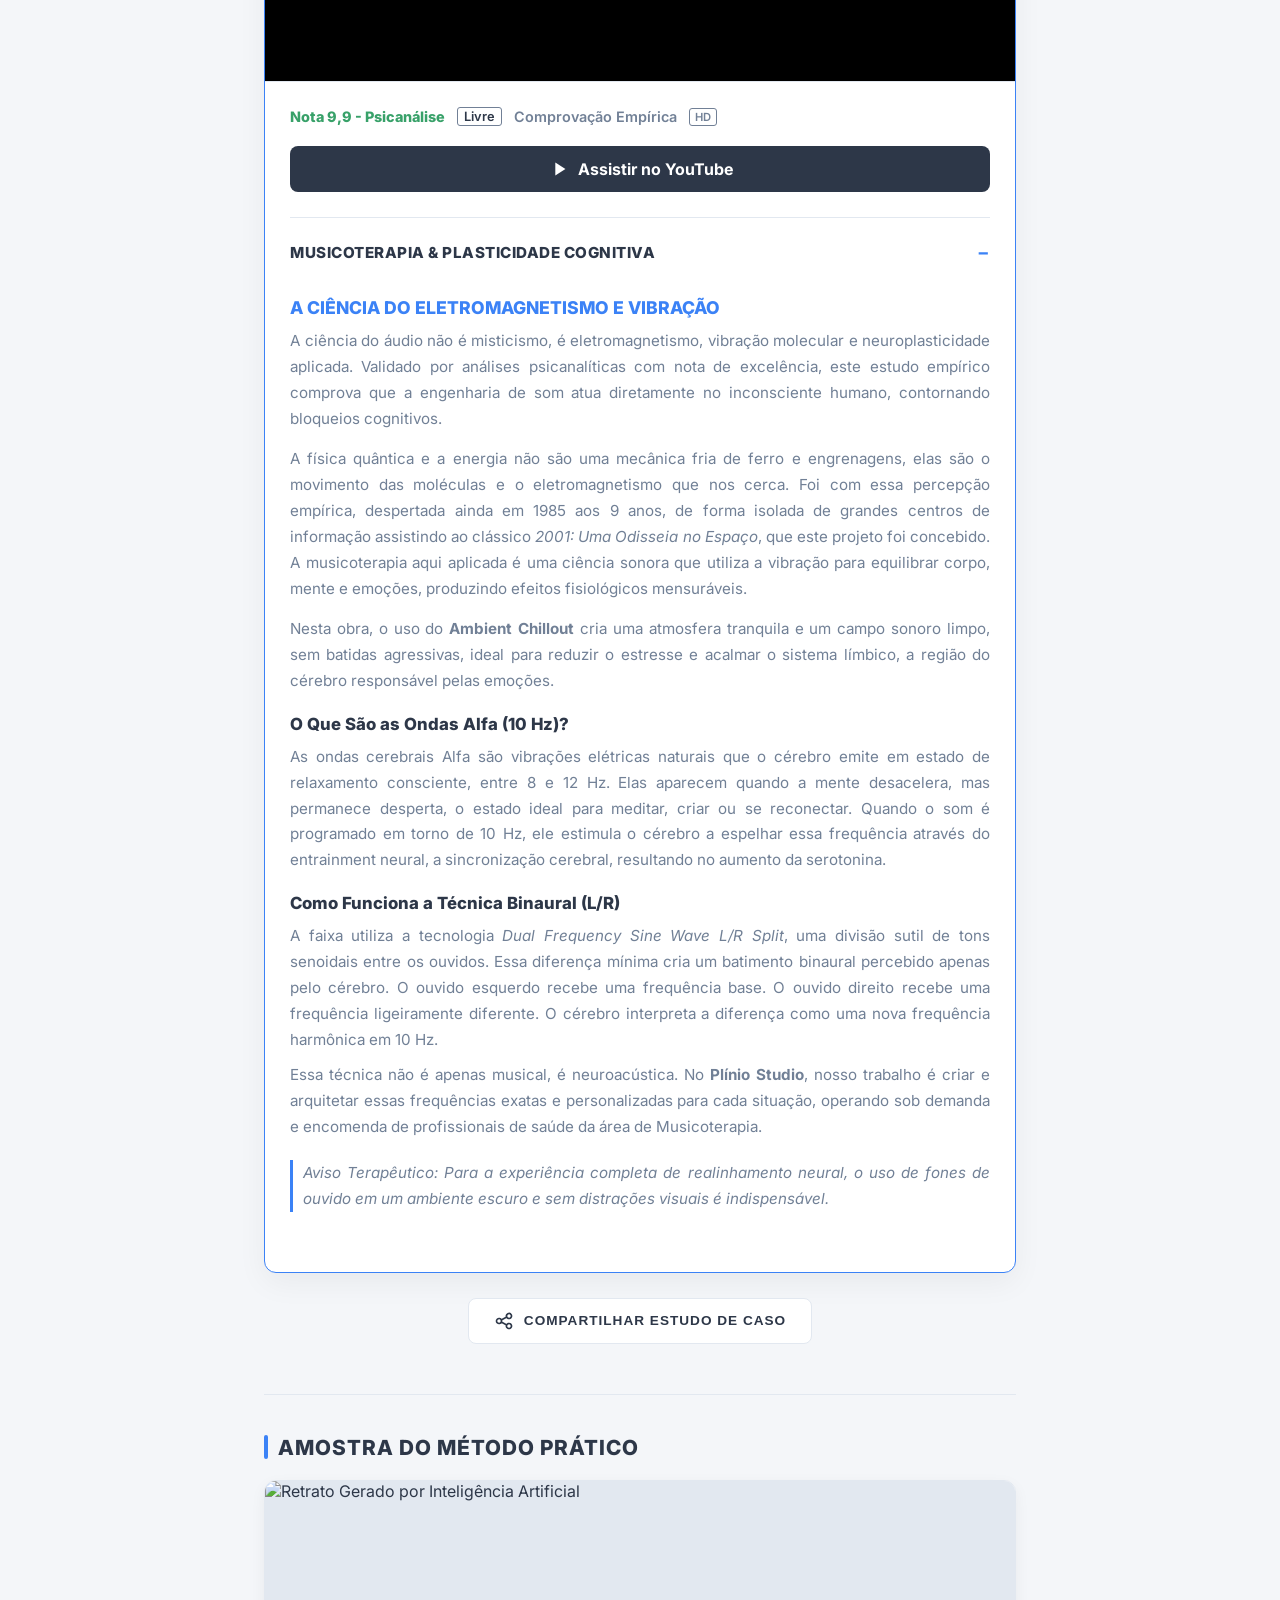
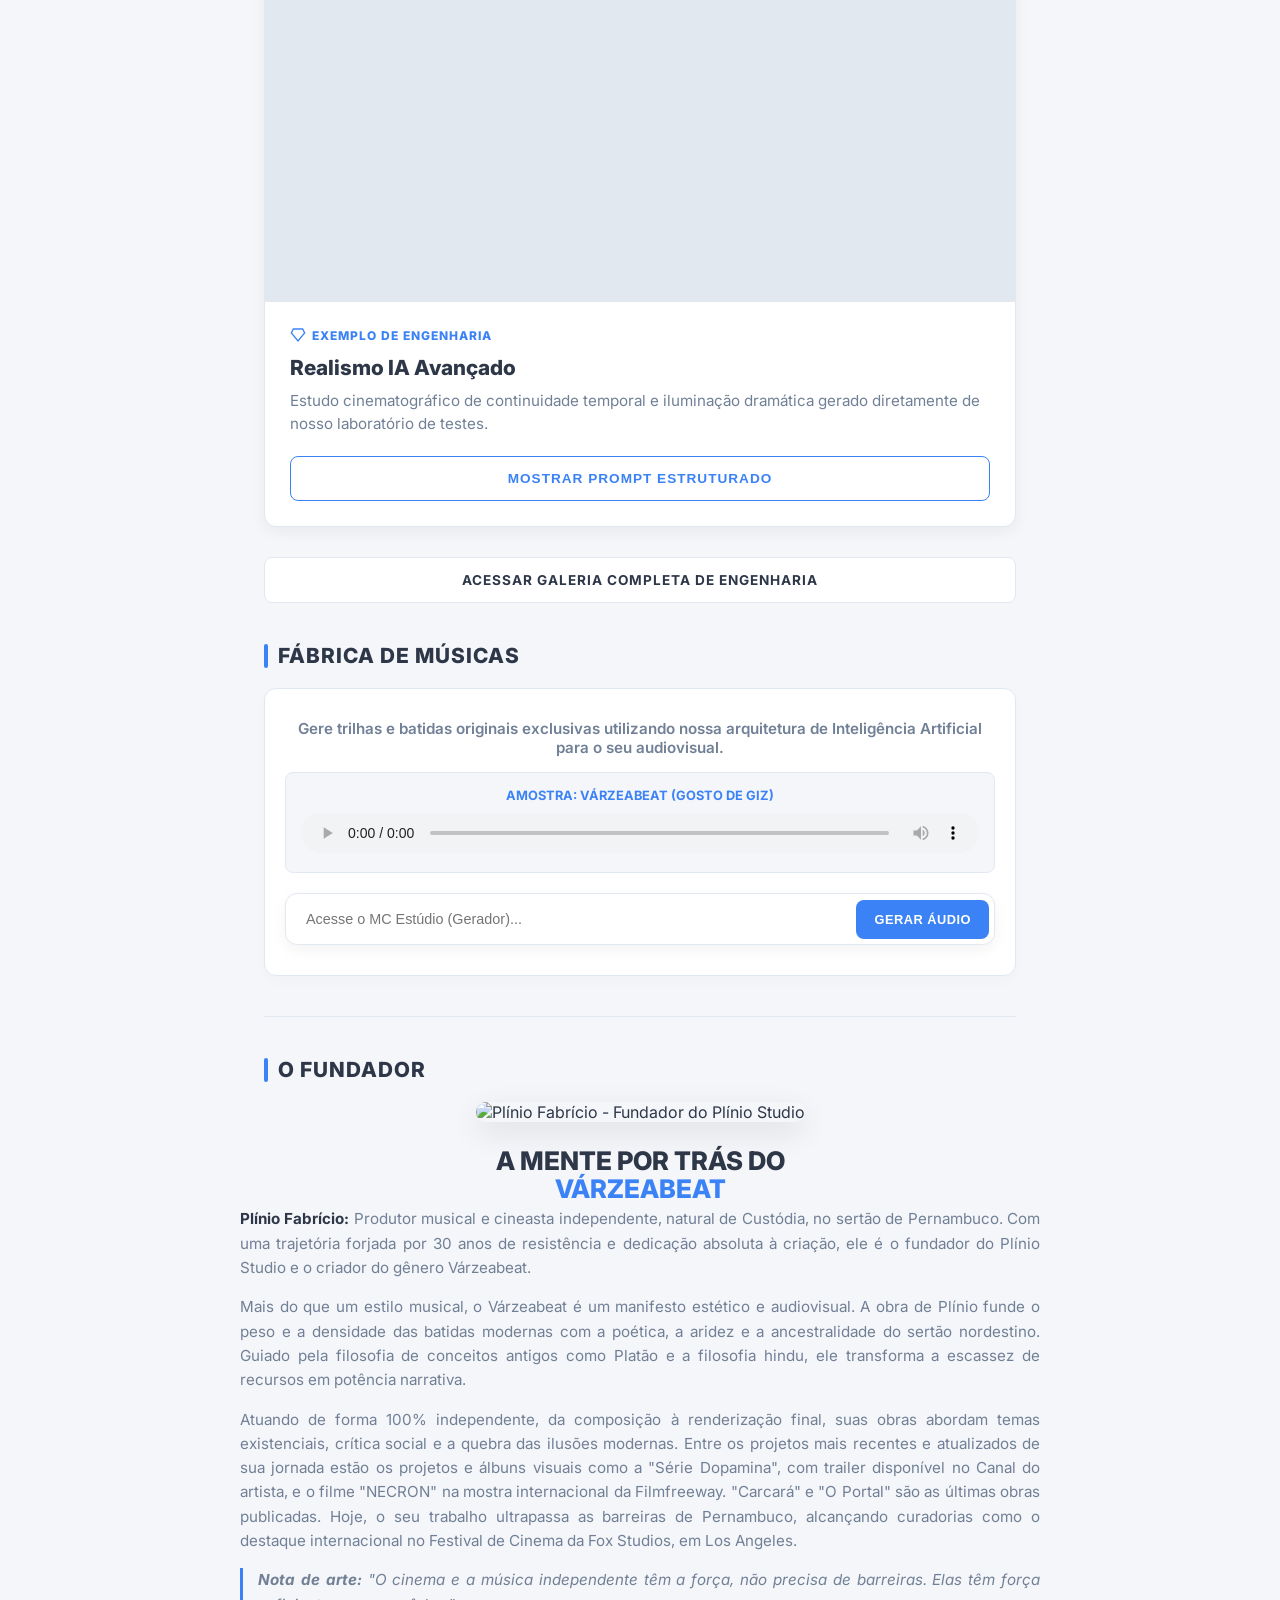
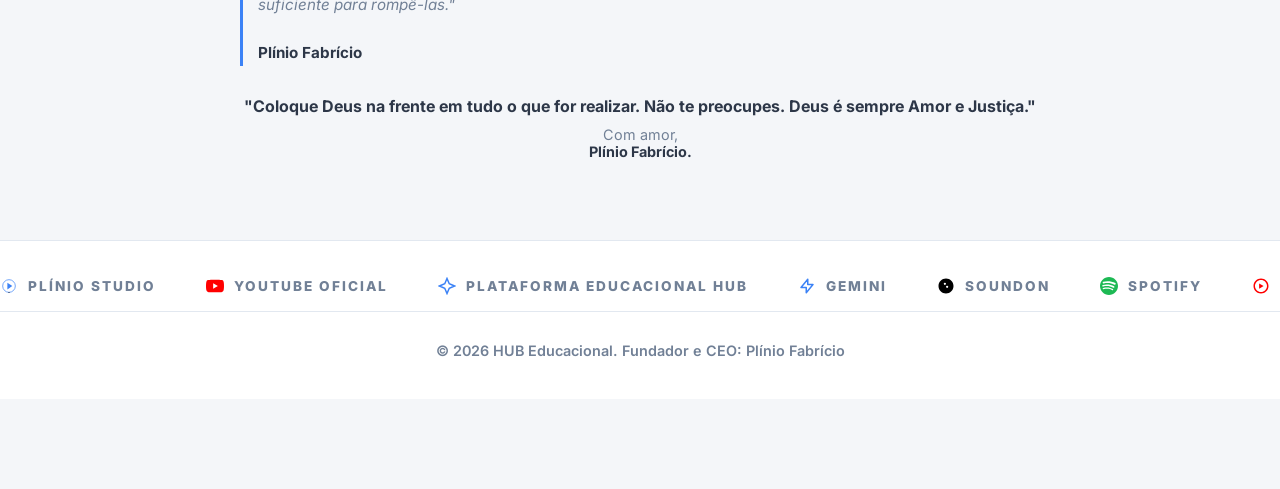
==== commit 7f794982: "Refactor styles and content in index.html Updated hero section title and subtitle styles, added over" ====
--- a/index.html
+++ b/index.html
@@ -83,12 +83,11 @@
         .linkmcestudio:hover { background: rgba(59, 130, 246, 0.1) !important; color: var(--accent-primary) !important; }
 
         /* --- CONTEÚDO PRINCIPAL --- */
-        .app-container { max-width: 800px; margin: 0 auto; padding: 0 24px 40px 24px; }
-        
-        /* HERO SECTION (AGÊNCIA NEUROACÚSTICA E FERRAMENTAS) */
+        .app-container { max-width: 800px; margin: 0 auto; padding: 0 24px 40px 24px; overflow: hidden; }
+        
+        /* HERO SECTION (AGÊNCIA DE INTELIGÊNCIA ARTIFICIAL E NEUROACÚSTICA) */
         .hero-section { margin: 0 -24px 30px -24px; padding: 40px 24px; background: linear-gradient(180deg, #FFFFFF 0%, var(--bg-main) 100%); border-bottom: 1px solid var(--border-color); text-align: center; }
-        .hero-title { font-size: 1.8rem; font-weight: 800; color: var(--text-main); margin-bottom: 15px; line-height: 1.3; text-align: center; }
-        .hero-title span { color: var(--accent-primary); }
+        .hero-title { font-size: 2.3rem; font-weight: 800; color: var(--text-main); margin-bottom: 4px; line-height: 1.1; text-align: center; }
         .hero-subtitle { font-size: 1rem; color: var(--text-muted); margin-bottom: 25px; line-height: 1.6; }
         
         .hero-search-box { display: flex; background: var(--bg-card); border: 1px solid var(--border-color); border-radius: 12px; overflow: hidden; max-width: 100%; margin: 0 auto; box-shadow: 0 5px 15px rgba(0,0,0,0.05); padding: 5px; align-items: center; }
@@ -160,7 +159,7 @@
         .prompt-info-box h3 { color: var(--text-main); font-size: 1.3rem; margin-bottom: 10px; font-weight: 800;}
         .prompt-info-box p { color: var(--text-muted); font-size: 0.95rem; margin-bottom: 20px; line-height: 1.5;}
         .prompt-collapse { max-height: 0; overflow: hidden; transition: max-height 0.4s ease-out; }
-        .prompt-box { background: var(--bg-main); border: 1px solid var(--border-color); padding: 15px; border-radius: 8px; margin-top: 15px; margin-bottom: 15px; color: var(--text-muted); font-size: 0.85rem; font-family: monospace; white-space: pre-wrap; }
+        .prompt-box { background: var(--bg-main); border: 1px solid var(--border-color); padding: 15px; border-radius: 8px; margin-top: 15px; margin-bottom: 15px; color: var(--text-muted); font-size: 0.85rem; font-family: monospace; white-space: pre-wrap; word-wrap: break-word; overflow-wrap: break-word; word-break: break-word; max-width: 100%; box-sizing: border-box; }
 
         /* BOTÕES */
         .btn-action { display: inline-flex; align-items: center; justify-content: center; gap: 10px; background: transparent; color: var(--accent-primary); font-weight: 700; font-size: 0.85rem; text-transform: uppercase; letter-spacing: 1px; border: 1px solid var(--accent-primary); padding: 14px 20px; border-radius: 8px; transition: 0.3s; width: 100%; cursor: pointer; text-decoration: none; }
@@ -274,10 +273,14 @@
     <main class="app-container">
         
         <!-- HERO SECTION (AGÊNCIA DE INTELIGÊNCIA ARTIFICIAL E NEUROACÚSTICA) -->
-        <div class="hero-section" style="padding: 40px 24px; text-align: center;">
-            <h1 class="hero-title" style="text-align: center; font-size: 1.8rem; text-transform: uppercase;">
-                PLÍNIO STUDIO<br><span style="color: var(--accent-primary); font-size: 1.2rem;">Agência de Inteligência Artificial e Neuroacústica</span>
+        <div class="hero-section" style="padding: 40px 24px 20px; text-align: center;">
+            <h1 class="hero-title" style="text-align: center; font-size: 2.3rem; text-transform: uppercase; margin-bottom: 2px;">
+                PLÍNIO STUDIO
             </h1>
+            <h2 style="color: var(--accent-primary); font-size: 1.1rem; text-transform: uppercase; margin-bottom: 20px; font-weight: 800; letter-spacing: 0.5px;">
+                Plataforma Hub<br>
+                <span style="font-size: 0.85rem; font-weight: 600;">De Inteligência Artificial e Neuroacústica</span>
+            </h2>
             <p class="hero-subtitle">Decodificando a percepção humana através da frequência, estética e tecnologia avançada.</p>
         </div>
 
@@ -377,7 +380,7 @@
         <div class="netflix-card" style="margin-bottom: 25px; border-color: var(--accent-primary);">
             
             <div class="netflix-video-wrapper" style="cursor:pointer;" onclick="window.open('https://raw.githubusercontent.com/iadesignerweb/pliniostudio.io/refs/heads/main/gosto-de-giz-mc-estudio-plinio-studio-plinio-fabricio-plataforma-hub-sass-ia-musicoterapia.mp3', '_blank')" title="Ouvir Prévia do Áudio">
-                <img src="LINK_DA_SUA_THUMBNAIL_AQUI" alt="Laboratório Empírico - Plínio Studio">
+                <img src="https://raw.githubusercontent.com/iadesignerweb/pliniostudio.io/refs/heads/main/plinio-fabricio-plinio-studio-musicoterapia-frequencias-vitais-fisica-quantica-estudo-de-caso.png" alt="Laboratório Empírico - Plínio Studio">
                 <div style="position:absolute; top:50%; left:50%; transform:translate(-50%, -50%); background:rgba(0,0,0,0.5); border-radius:50%; width:60px; height:60px; display:flex; align-items:center; justify-content:center; backdrop-filter:blur(4px); transition: 0.3s;" onmouseover="this.style.background='rgba(59,130,246,0.8)'" onmouseout="this.style.background='rgba(0,0,0,0.5)'">
                     <svg viewBox="0 0 24 24" style="width:30px; height:30px; fill:#FFF; margin-left:4px;"><path d="M8 5v14l11-7z"/></svg>
                 </div>
@@ -497,20 +500,20 @@
 
         <div class="divider"></div>
 
-        <!-- PROMPT MOVIDO PARA A AMOSTRA DO MÉTODO PRÁTICO -->
+        <!-- PROMPTS TRADUZIDOS -->
         <h2 class="section-title">Amostra do Método Prático</h2>
         <div class="prompt-card">
-            <div class="card-img-prompt" oncontextmenu="return false;" onclick="abrirLightbox('https://raw.githubusercontent.com/iadesignerweb/pliniostudio.io/refs/heads/main/foto-perfil-plinio-fabricio-oficial.png')">
-                <img src="https://raw.githubusercontent.com/iadesignerweb/pliniostudio.io/refs/heads/main/foto-perfil-plinio-fabricio-oficial.png" alt="Retrato Editorial Plínio Fabrício">
+            <div class="card-img-prompt" oncontextmenu="return false;" onclick="abrirLightbox('https://raw.githubusercontent.com/iadesignerweb/pliniostudio.io/refs/heads/main/modelo-realismo-plinio-studio.jpg')">
+                <img src="https://raw.githubusercontent.com/iadesignerweb/pliniostudio.io/refs/heads/main/modelo-realismo-plinio-studio.jpg" alt="Retrato Gerado por Inteligência Artificial">
             </div>
             <div class="prompt-info-box">
                 <span class="card-tag"><svg viewBox="0 0 24 24" stroke="currentColor"><path d="M5 3l14 0 3 6 -10 12 -10 -12 3 -6z"/></svg> Exemplo de Engenharia</span>
-                <h3>Retrato Editorial IA</h3>
-                <p>Engenharia de prompt para geração de retrato cinematográfico com preservação absoluta de identidade e traços faciais originais.</p>
-                <button onclick="togglePrompt('promptBiografia', this)" class="btn-action">Mostrar Prompt Estruturado</button>
-                <div id="promptBiografia" class="prompt-collapse">
-                    <div class="prompt-box" id="textoPromptBio">Fotografia de retrato editorial de um homem, cinematográfica e ultrarrealista. Ele tem cabelos com aspecto natural e levemente desgrenhado, com fios individuais claramente visíveis, e barba rala e curta. Ele está vestindo um suéter premium de gola careca bege claro/creme texturizado. O sujeito é mostrado em um retrato fechado do peito para cima, posicionado ligeiramente à direita do centro, com o corpo voltado principalmente para a câmera enquanto a cabeça está levemente virada para o lado direito do quadro. Sua expressão é calma, séria e levemente contemplativa, com o olhar direcionado para fora da câmera à direita, olhando em direção ao horizonte. É utilizada uma iluminação cinematográfica dramática de baixo contraste. Uma forte luz principal quente, laranja-dourada, vinda do lado esquerdo do quadro, ilumina o lado esquerdo de seu rosto, orelha, cabelo, pescoço e suéter, criando ricos reflexos âmbar e sombras naturais profundas. O lado direito de seu rosto cai gradualmente na sombra, produzindo um impressionante efeito de claro-escuro. O fundo é extremamente escuro, quase preto, com profundidade de campo muito rasa e sutis pontos de luz quentes desfocados. O sujeito principal continua sendo o foco visual claro. Fotografado com uma lente de retrato de 85 mm em f/2. Proporção de tela 4:5. Instrução estrita: Remova qualquer outra pessoa ou silhueta do fundo. Preserve exatamente as feições faciais do sujeito, a identidade e o nariz afilado/refinado completamente inalterados.</div>
-                    <button onclick="copiarPrompt('textoPromptBio')" class="btn-action" style="margin-top: 5px;">Copiar Prompt</button>
+                <h3>Realismo IA Avançado</h3>
+                <p>Estudo cinematográfico de continuidade temporal e iluminação dramática gerado diretamente de nosso laboratório de testes.</p>
+                <button onclick="togglePrompt('prompt4Geracoes', this)" class="btn-action">Mostrar Prompt Estruturado</button>
+                <div id="prompt4Geracoes" class="prompt-collapse">
+                    <div class="prompt-box" id="textoPrompt4Geracoes">Crie uma ilustração de retrato hiper-realista e com alto nível de detalhes, usando a imagem enviada como referência facial absoluta. O rosto do sujeito deve permanecer 100% idêntico à foto de referência. A obra apresenta um retrato de meio corpo de um homem jovem com uma aparência rústica, porém refinada, capturada em um enquadramento dramático em close-up com uma perspectiva ligeiramente de baixo para cima. Sua expressão é intensa, pensativa e carregada de emoção. Cabelo e Estilo: Seu cabelo escuro é esvoaçante e dinâmico. Mãos e Detalhes: Uma das mãos está levantada perto do queixo em uma pose casual e contemplativa. A mão apresenta tatuagens detalhadas em tinta preta nos dedos e no pulso. Roupas: Ele está vestindo um moletom preto com capuz folgado, de tecido fosco e com dobras suaves. Fundo e Cor: Posicione o sujeito contra um fundo grafite sólido, ousado e vibrante, limpo e sem emendas, criando um forte contraste com o moletom preto.</div>
+                    <button onclick="copiarPrompt('textoPrompt4Geracoes')" class="btn-action" style="margin-top: 5px;">Copiar Prompt</button>
                 </div>
             </div>
         </div>
@@ -522,7 +525,17 @@
         <!-- FÁBRICA DE MÚSICAS -->
         <h2 class="section-title">Fábrica de Músicas</h2>
         <div style="background:var(--bg-card); border:1px solid var(--border-color); border-radius:12px; padding:30px 20px; text-align:center; box-shadow:0 5px 15px rgba(0,0,0,0.02); margin-bottom: 40px;">
-            <p style="color:var(--text-muted); font-size:0.95rem; margin-bottom:20px; font-weight: 600;">Gere trilhas e batidas originais exclusivas utilizando nossa arquitetura de Inteligência Artificial para o seu audiovisual.</p>
+            <p style="color:var(--text-muted); font-size:0.95rem; margin-bottom:15px; font-weight: 600;">Gere trilhas e batidas originais exclusivas utilizando nossa arquitetura de Inteligência Artificial para o seu audiovisual.</p>
+            
+            <!-- PLAYER DE ÁUDIO INTEGRADO -->
+            <div style="margin-bottom: 20px; background: var(--bg-main); padding: 15px; border-radius: 8px; border: 1px solid var(--border-color);">
+                <p style="font-size: 0.8rem; font-weight: 700; color: var(--accent-primary); margin-bottom: 10px; text-transform: uppercase;">Amostra: Várzeabeat (Gosto de Giz)</p>
+                <audio controls style="width: 100%; height: 40px; outline: none;">
+                    <source src="https://raw.githubusercontent.com/iadesignerweb/pliniostudio.io/refs/heads/main/gosto-de-giz-mc-estudio-plinio-studio-plinio-fabricio-plataforma-hub-sass-ia-musicoterapia.mp3" type="audio/mpeg">
+                    Seu navegador não suporta o player de áudio.
+                </audio>
+            </div>
+
             <div class="hero-search-box">
                 <input type="text" placeholder="Acesse o MC Estúdio (Gerador)..." readonly onclick="window.location.href='mcestudio.html'">
                 <button onclick="window.location.href='mcestudio.html'">GERAR ÁUDIO</button>
@@ -663,7 +676,7 @@
                 splash.style.opacity = '0';
                 setTimeout(() => { splash.style.display = 'none'; }, 800);
             }
-        }, 5000); // <-- TEMPO AUMENTADO PARA 5 SEGUNDOS (5000ms)
+        }, 5000); 
 
         // FUNÇÃO DE COMPARTILHAMENTO DA SEÇÃO DE ESTUDOS
         function compartilharEstudo() {
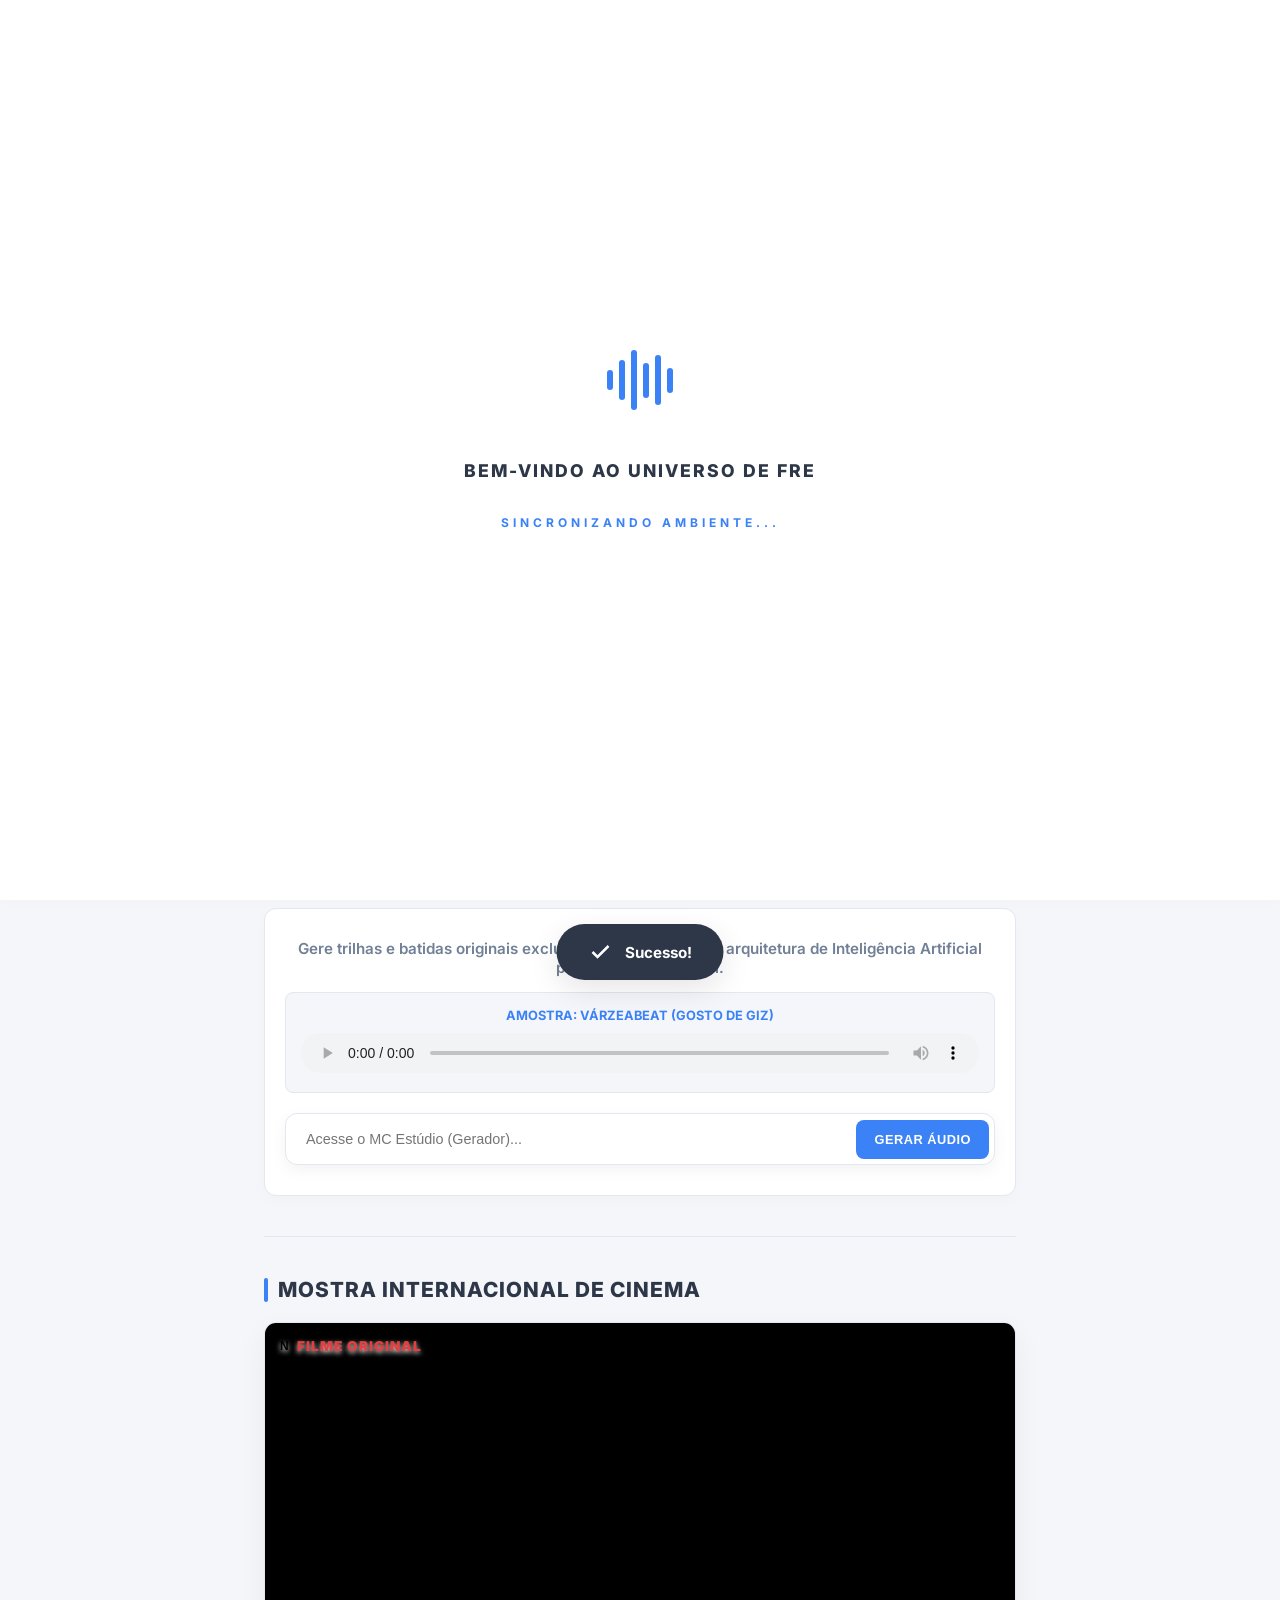
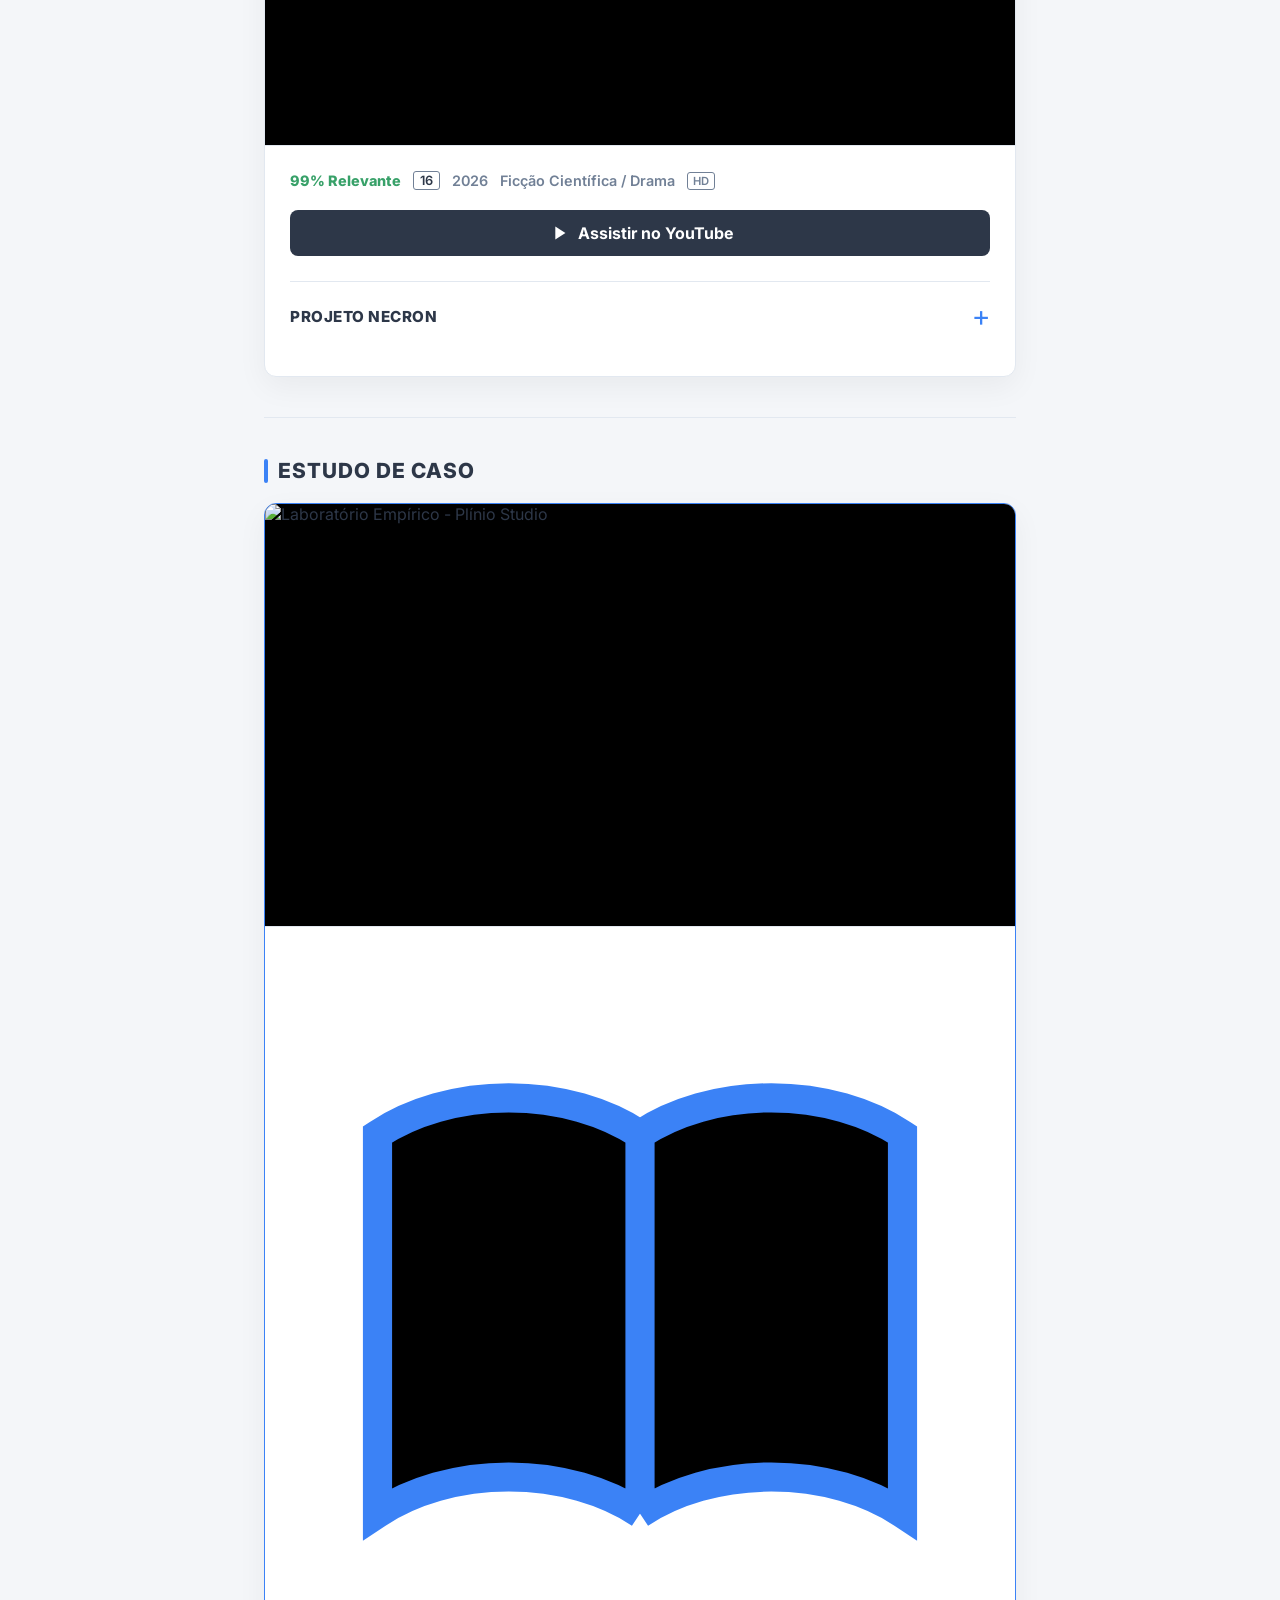
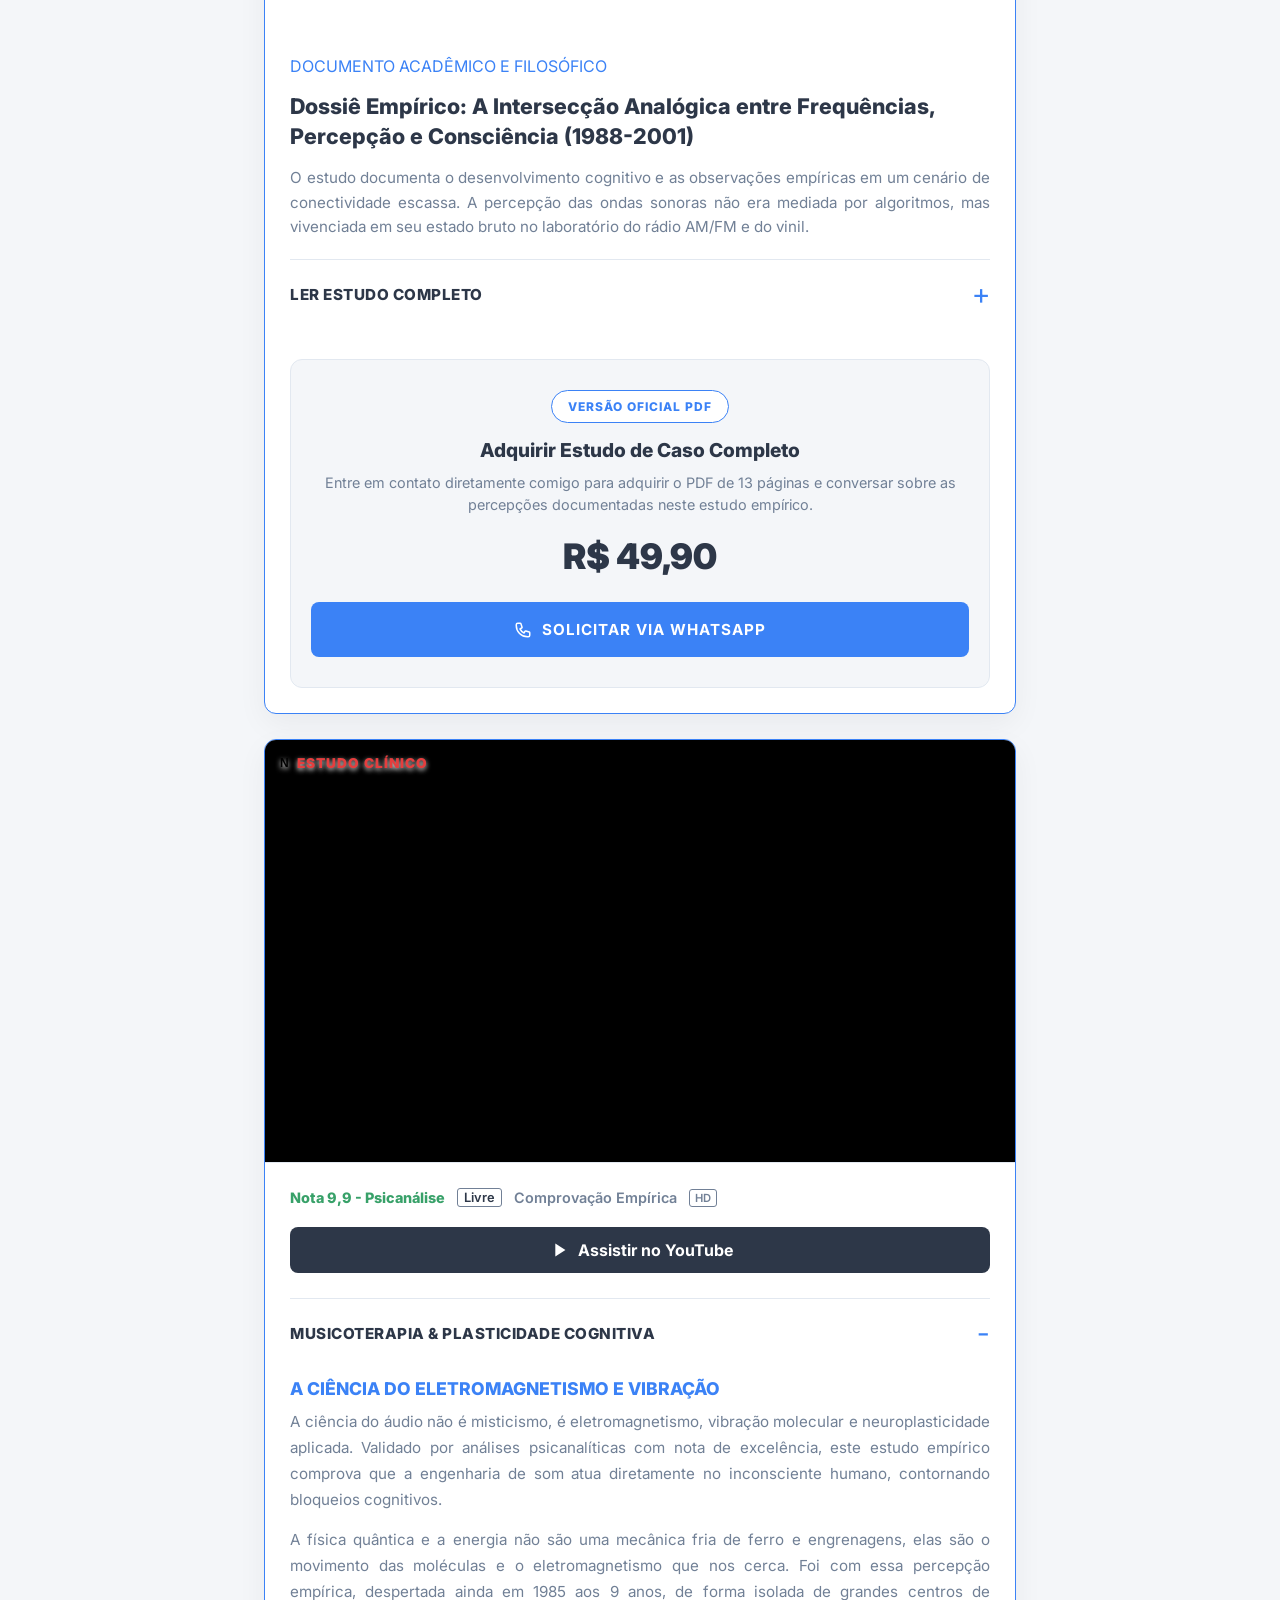
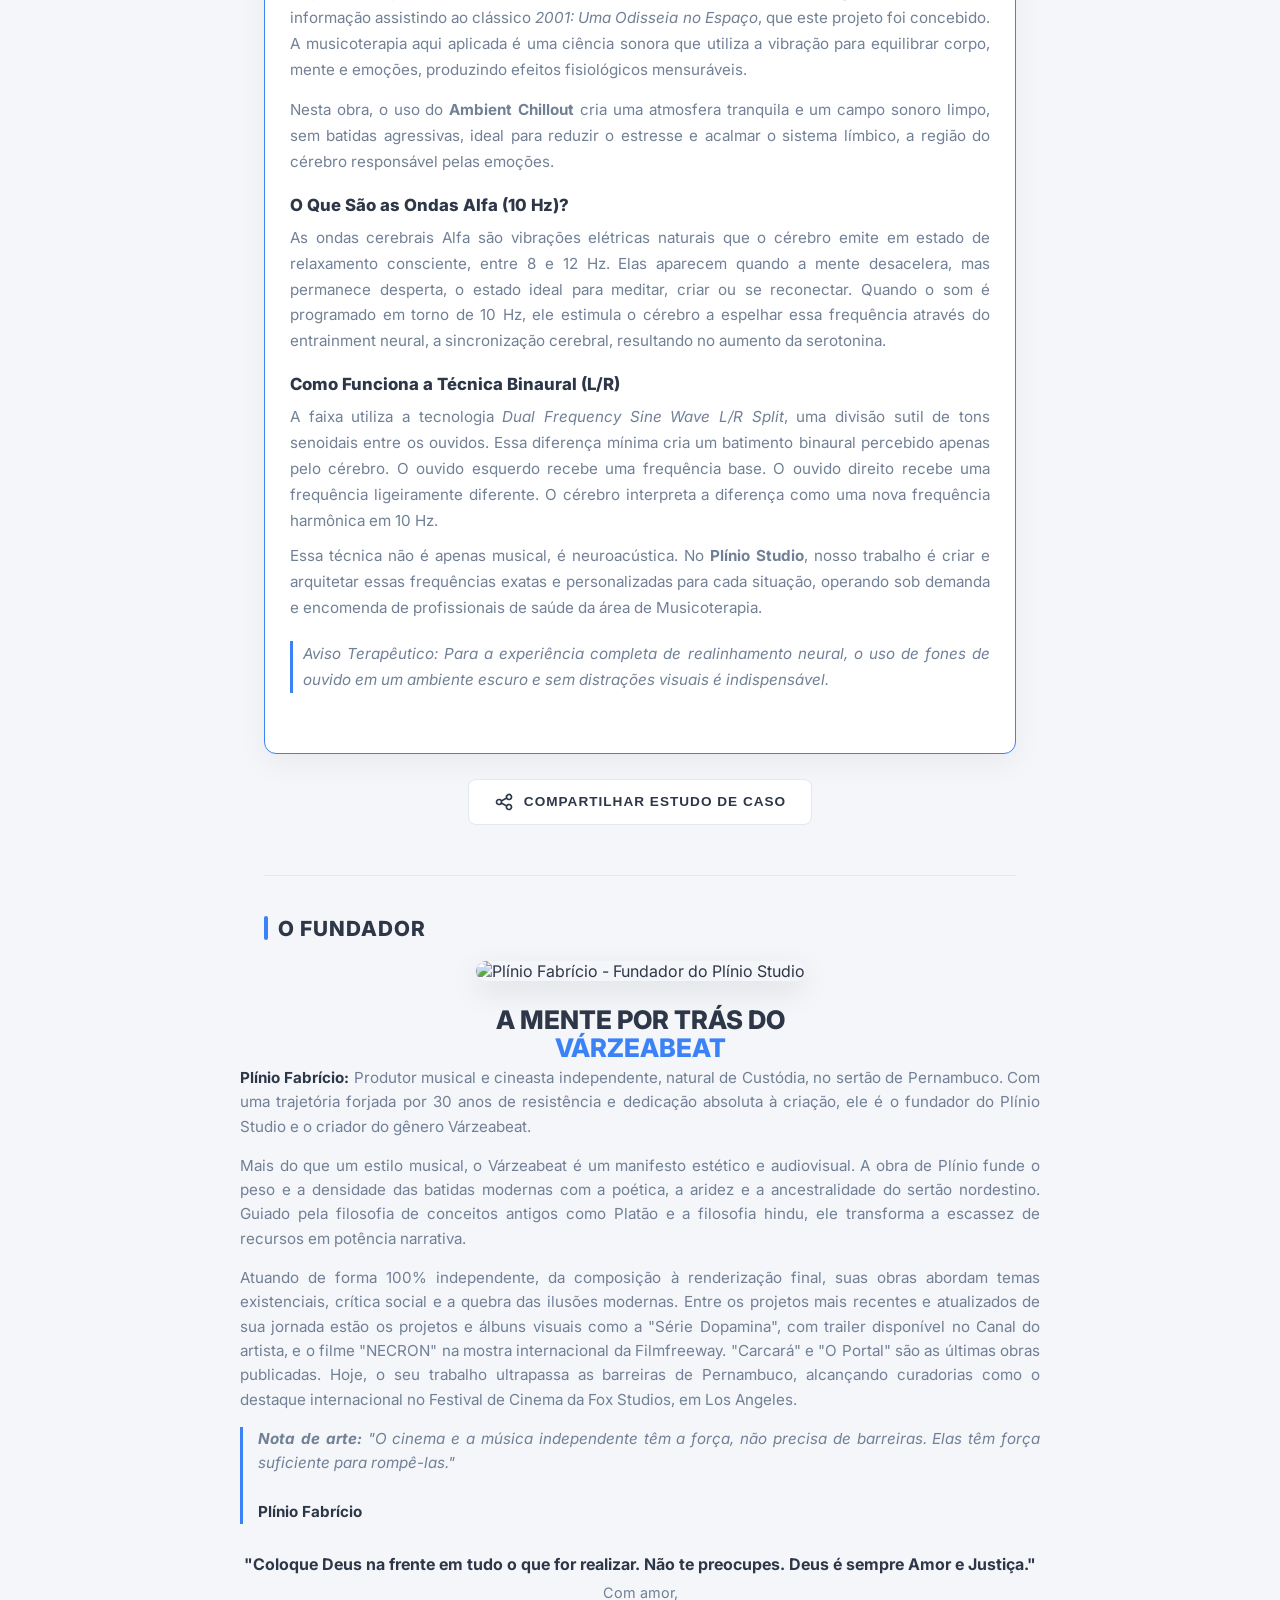
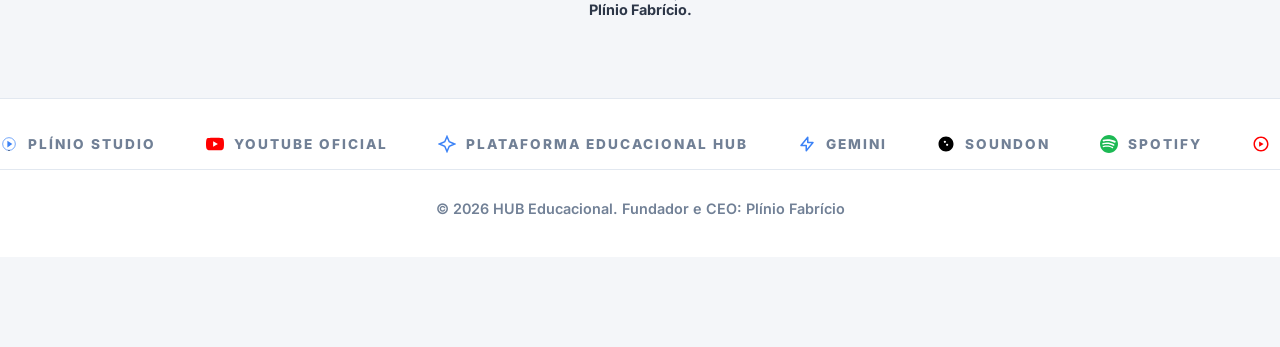
==== commit 4c0f4dcf: "Refactor HTML by cleaning up comments and styles Removed comments and unused prompt card styles from" ====
--- a/index.html
+++ b/index.html
@@ -85,7 +85,7 @@
         /* --- CONTEÚDO PRINCIPAL --- */
         .app-container { max-width: 800px; margin: 0 auto; padding: 0 24px 40px 24px; overflow: hidden; }
         
-        /* HERO SECTION (AGÊNCIA DE INTELIGÊNCIA ARTIFICIAL E NEUROACÚSTICA) */
+        /* HERO SECTION */
         .hero-section { margin: 0 -24px 30px -24px; padding: 40px 24px; background: linear-gradient(180deg, #FFFFFF 0%, var(--bg-main) 100%); border-bottom: 1px solid var(--border-color); text-align: center; }
         .hero-title { font-size: 2.3rem; font-weight: 800; color: var(--text-main); margin-bottom: 4px; line-height: 1.1; text-align: center; }
         .hero-subtitle { font-size: 1rem; color: var(--text-muted); margin-bottom: 25px; line-height: 1.6; }
@@ -148,19 +148,6 @@
         .dossie-content li { color: var(--text-muted); font-size: 0.95rem; margin-bottom: 12px; padding-left: 12px; line-height: 1.6; }
         .dossie-content li strong { color: var(--text-main); }
         
-        /* PROMPTS CARD */
-        .prompt-card { background: var(--bg-card); border: 1px solid var(--border-color); border-radius: 12px; overflow: hidden; display: flex; flex-direction: column; margin-bottom: 30px; box-shadow: 0 5px 15px rgba(0,0,0,0.05);}
-        .card-img-prompt { position: relative; aspect-ratio: 16/9; background: #E2E8F0; cursor: pointer; overflow: hidden;}
-        .card-img-prompt img { width: 100%; height: 100%; object-fit: cover; transition: 0.5s; }
-        .card-img-prompt:hover img { transform: scale(1.05); }
-        .prompt-info-box { padding: 25px; display: flex; flex-direction: column; }
-        .card-tag { font-size: 0.75rem; font-weight: 800; letter-spacing: 1px; text-transform: uppercase; margin-bottom: 12px; display: flex; align-items: center; gap: 6px; color: var(--accent-primary); }
-        .card-tag svg { width: 16px; height: 16px; stroke: currentColor; fill: none; stroke-width: 2;}
-        .prompt-info-box h3 { color: var(--text-main); font-size: 1.3rem; margin-bottom: 10px; font-weight: 800;}
-        .prompt-info-box p { color: var(--text-muted); font-size: 0.95rem; margin-bottom: 20px; line-height: 1.5;}
-        .prompt-collapse { max-height: 0; overflow: hidden; transition: max-height 0.4s ease-out; }
-        .prompt-box { background: var(--bg-main); border: 1px solid var(--border-color); padding: 15px; border-radius: 8px; margin-top: 15px; margin-bottom: 15px; color: var(--text-muted); font-size: 0.85rem; font-family: monospace; white-space: pre-wrap; word-wrap: break-word; overflow-wrap: break-word; word-break: break-word; max-width: 100%; box-sizing: border-box; }
-
         /* BOTÕES */
         .btn-action { display: inline-flex; align-items: center; justify-content: center; gap: 10px; background: transparent; color: var(--accent-primary); font-weight: 700; font-size: 0.85rem; text-transform: uppercase; letter-spacing: 1px; border: 1px solid var(--accent-primary); padding: 14px 20px; border-radius: 8px; transition: 0.3s; width: 100%; cursor: pointer; text-decoration: none; }
         .btn-action svg { width: 18px; height: 18px; stroke: currentColor; fill: none; stroke-width: 2;}
@@ -272,7 +259,7 @@
 
     <main class="app-container">
         
-        <!-- HERO SECTION (AGÊNCIA DE INTELIGÊNCIA ARTIFICIAL E NEUROACÚSTICA) -->
+        <!-- HERO SECTION -->
         <div class="hero-section" style="padding: 40px 24px 20px; text-align: center;">
             <h1 class="hero-title" style="text-align: center; font-size: 2.3rem; text-transform: uppercase; margin-bottom: 2px;">
                 PLÍNIO STUDIO
@@ -322,6 +309,26 @@
                 <span class="feature-card-small">Agente Inteligente</span>
                 <span class="feature-card-bold">ChatGPT 4</span>
             </a>
+        </div>
+
+        <!-- FÁBRICA DE MÚSICAS (MC ESTÚDIO) MOVIDO PARA LOGO ABAIXO DO ARSENAL -->
+        <h2 class="section-title">Fábrica de Músicas</h2>
+        <div style="background:var(--bg-card); border:1px solid var(--border-color); border-radius:12px; padding:30px 20px; text-align:center; box-shadow:0 5px 15px rgba(0,0,0,0.02); margin-bottom: 40px;">
+            <p style="color:var(--text-muted); font-size:0.95rem; margin-bottom:15px; font-weight: 600;">Gere trilhas e batidas originais exclusivas utilizando nossa arquitetura de Inteligência Artificial para o seu audiovisual.</p>
+            
+            <!-- PLAYER DE ÁUDIO INTEGRADO -->
+            <div style="margin-bottom: 20px; background: var(--bg-main); padding: 15px; border-radius: 8px; border: 1px solid var(--border-color);">
+                <p style="font-size: 0.8rem; font-weight: 700; color: var(--accent-primary); margin-bottom: 10px; text-transform: uppercase;">Amostra: Várzeabeat (Gosto de Giz)</p>
+                <audio controls style="width: 100%; height: 40px; outline: none;">
+                    <source src="https://raw.githubusercontent.com/iadesignerweb/pliniostudio.io/refs/heads/main/gosto-de-giz-mc-estudio-plinio-studio-plinio-fabricio-plataforma-hub-sass-ia-musicoterapia.mp3" type="audio/mpeg">
+                    Seu navegador não suporta o player de áudio.
+                </audio>
+            </div>
+
+            <div class="hero-search-box">
+                <input type="text" placeholder="Acesse o MC Estúdio (Gerador)..." readonly onclick="window.location.href='mcestudio.html'">
+                <button onclick="window.location.href='mcestudio.html'">GERAR ÁUDIO</button>
+            </div>
         </div>
 
         <div class="divider"></div>
@@ -373,17 +380,14 @@
 
         <div class="divider"></div>
 
-        <!-- SEÇÃO ESTUDOS DE CASO (MÓDULO DUPLO & COMPARTILHÁVEL) -->
+        <!-- SEÇÃO ESTUDOS DE CASO (THUMBNAIL LIMPA SEM O PLAY SOBREPOSTO) -->
         <h2 class="section-title" id="estudos-de-caso">Estudo de Caso</h2>
         
         <!-- CARD 1: DOSSIÊ EMPÍRICO -->
         <div class="netflix-card" style="margin-bottom: 25px; border-color: var(--accent-primary);">
             
-            <div class="netflix-video-wrapper" style="cursor:pointer;" onclick="window.open('https://raw.githubusercontent.com/iadesignerweb/pliniostudio.io/refs/heads/main/gosto-de-giz-mc-estudio-plinio-studio-plinio-fabricio-plataforma-hub-sass-ia-musicoterapia.mp3', '_blank')" title="Ouvir Prévia do Áudio">
+            <div class="netflix-video-wrapper" style="cursor:default;">
                 <img src="https://raw.githubusercontent.com/iadesignerweb/pliniostudio.io/refs/heads/main/plinio-fabricio-plinio-studio-musicoterapia-frequencias-vitais-fisica-quantica-estudo-de-caso.png" alt="Laboratório Empírico - Plínio Studio">
-                <div style="position:absolute; top:50%; left:50%; transform:translate(-50%, -50%); background:rgba(0,0,0,0.5); border-radius:50%; width:60px; height:60px; display:flex; align-items:center; justify-content:center; backdrop-filter:blur(4px); transition: 0.3s;" onmouseover="this.style.background='rgba(59,130,246,0.8)'" onmouseout="this.style.background='rgba(0,0,0,0.5)'">
-                    <svg viewBox="0 0 24 24" style="width:30px; height:30px; fill:#FFF; margin-left:4px;"><path d="M8 5v14l11-7z"/></svg>
-                </div>
             </div>
             
             <div class="netflix-info">
@@ -500,50 +504,6 @@
 
         <div class="divider"></div>
 
-        <!-- PROMPTS TRADUZIDOS -->
-        <h2 class="section-title">Amostra do Método Prático</h2>
-        <div class="prompt-card">
-            <div class="card-img-prompt" oncontextmenu="return false;" onclick="abrirLightbox('https://raw.githubusercontent.com/iadesignerweb/pliniostudio.io/refs/heads/main/modelo-realismo-plinio-studio.jpg')">
-                <img src="https://raw.githubusercontent.com/iadesignerweb/pliniostudio.io/refs/heads/main/modelo-realismo-plinio-studio.jpg" alt="Retrato Gerado por Inteligência Artificial">
-            </div>
-            <div class="prompt-info-box">
-                <span class="card-tag"><svg viewBox="0 0 24 24" stroke="currentColor"><path d="M5 3l14 0 3 6 -10 12 -10 -12 3 -6z"/></svg> Exemplo de Engenharia</span>
-                <h3>Realismo IA Avançado</h3>
-                <p>Estudo cinematográfico de continuidade temporal e iluminação dramática gerado diretamente de nosso laboratório de testes.</p>
-                <button onclick="togglePrompt('prompt4Geracoes', this)" class="btn-action">Mostrar Prompt Estruturado</button>
-                <div id="prompt4Geracoes" class="prompt-collapse">
-                    <div class="prompt-box" id="textoPrompt4Geracoes">Crie uma ilustração de retrato hiper-realista e com alto nível de detalhes, usando a imagem enviada como referência facial absoluta. O rosto do sujeito deve permanecer 100% idêntico à foto de referência. A obra apresenta um retrato de meio corpo de um homem jovem com uma aparência rústica, porém refinada, capturada em um enquadramento dramático em close-up com uma perspectiva ligeiramente de baixo para cima. Sua expressão é intensa, pensativa e carregada de emoção. Cabelo e Estilo: Seu cabelo escuro é esvoaçante e dinâmico. Mãos e Detalhes: Uma das mãos está levantada perto do queixo em uma pose casual e contemplativa. A mão apresenta tatuagens detalhadas em tinta preta nos dedos e no pulso. Roupas: Ele está vestindo um moletom preto com capuz folgado, de tecido fosco e com dobras suaves. Fundo e Cor: Posicione o sujeito contra um fundo grafite sólido, ousado e vibrante, limpo e sem emendas, criando um forte contraste com o moletom preto.</div>
-                    <button onclick="copiarPrompt('textoPrompt4Geracoes')" class="btn-action" style="margin-top: 5px;">Copiar Prompt</button>
-                </div>
-            </div>
-        </div>
-
-        <a href="https://iadesignerweb.github.io/prompts" class="btn-action btn-secondary" style="margin-bottom: 40px; text-decoration: none; text-align: center;">
-            Acessar Galeria Completa de Engenharia
-        </a>
-
-        <!-- FÁBRICA DE MÚSICAS -->
-        <h2 class="section-title">Fábrica de Músicas</h2>
-        <div style="background:var(--bg-card); border:1px solid var(--border-color); border-radius:12px; padding:30px 20px; text-align:center; box-shadow:0 5px 15px rgba(0,0,0,0.02); margin-bottom: 40px;">
-            <p style="color:var(--text-muted); font-size:0.95rem; margin-bottom:15px; font-weight: 600;">Gere trilhas e batidas originais exclusivas utilizando nossa arquitetura de Inteligência Artificial para o seu audiovisual.</p>
-            
-            <!-- PLAYER DE ÁUDIO INTEGRADO -->
-            <div style="margin-bottom: 20px; background: var(--bg-main); padding: 15px; border-radius: 8px; border: 1px solid var(--border-color);">
-                <p style="font-size: 0.8rem; font-weight: 700; color: var(--accent-primary); margin-bottom: 10px; text-transform: uppercase;">Amostra: Várzeabeat (Gosto de Giz)</p>
-                <audio controls style="width: 100%; height: 40px; outline: none;">
-                    <source src="https://raw.githubusercontent.com/iadesignerweb/pliniostudio.io/refs/heads/main/gosto-de-giz-mc-estudio-plinio-studio-plinio-fabricio-plataforma-hub-sass-ia-musicoterapia.mp3" type="audio/mpeg">
-                    Seu navegador não suporta o player de áudio.
-                </audio>
-            </div>
-
-            <div class="hero-search-box">
-                <input type="text" placeholder="Acesse o MC Estúdio (Gerador)..." readonly onclick="window.location.href='mcestudio.html'">
-                <button onclick="window.location.href='mcestudio.html'">GERAR ÁUDIO</button>
-            </div>
-        </div>
-
-        <div class="divider"></div>
-
         <!-- BIOGRAFIA E FUNDAÇÃO -->
         <h2 class="section-title">O Fundador</h2>
         <div class="hero-section" style="padding: 0 0 20px 0; border: none; background: transparent; margin-bottom: 10px;">
@@ -719,22 +679,6 @@
                 toast.classList.add('show');
                 setTimeout(() => { toast.classList.remove('show'); }, 3000); 
             });
-        }
-        function togglePrompt(id, btnElement) { 
-            const content = document.getElementById(id); 
-            if (content.style.maxHeight && content.style.maxHeight !== '0px') { 
-                content.style.maxHeight = '0px'; btnElement.innerHTML = "Mostrar Prompt Estruturado"; 
-            } else { 
-                content.style.maxHeight = content.scrollHeight + "px"; btnElement.innerHTML = "Ocultar Prompt"; 
-            } 
-        }
-        function copiarPrompt(textId) { 
-            const textToCopy = document.getElementById(textId).innerText; 
-            navigator.clipboard.writeText(textToCopy).then(() => { 
-                const toast = document.getElementById('toastNotification');
-                document.getElementById('toastMessage').innerText = "Engenharia Copiada com Sucesso!";
-                toast.classList.add('show'); setTimeout(() => { toast.classList.remove('show'); }, 3000); 
-            }); 
         }
 
         function mostrarAviso(mensagem, tipo = 'erro', titulo = 'Acesso Restrito') {
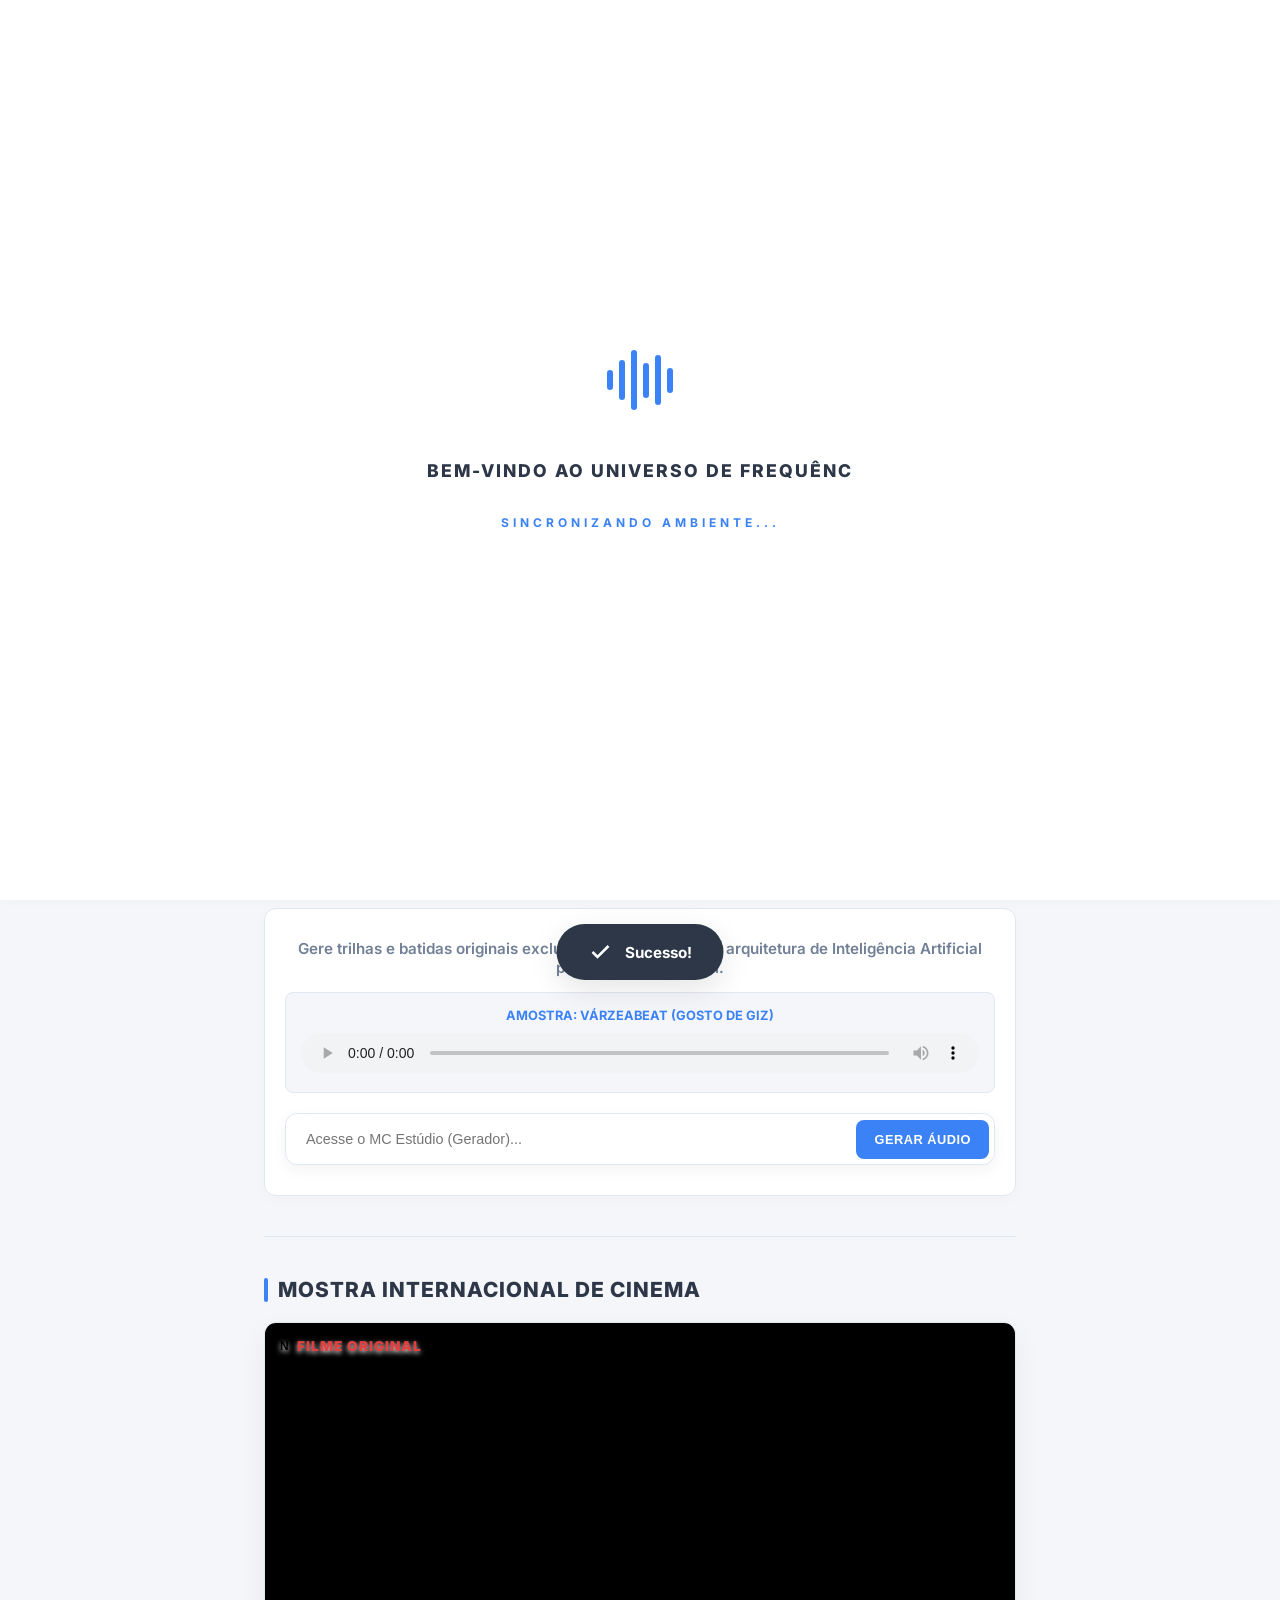
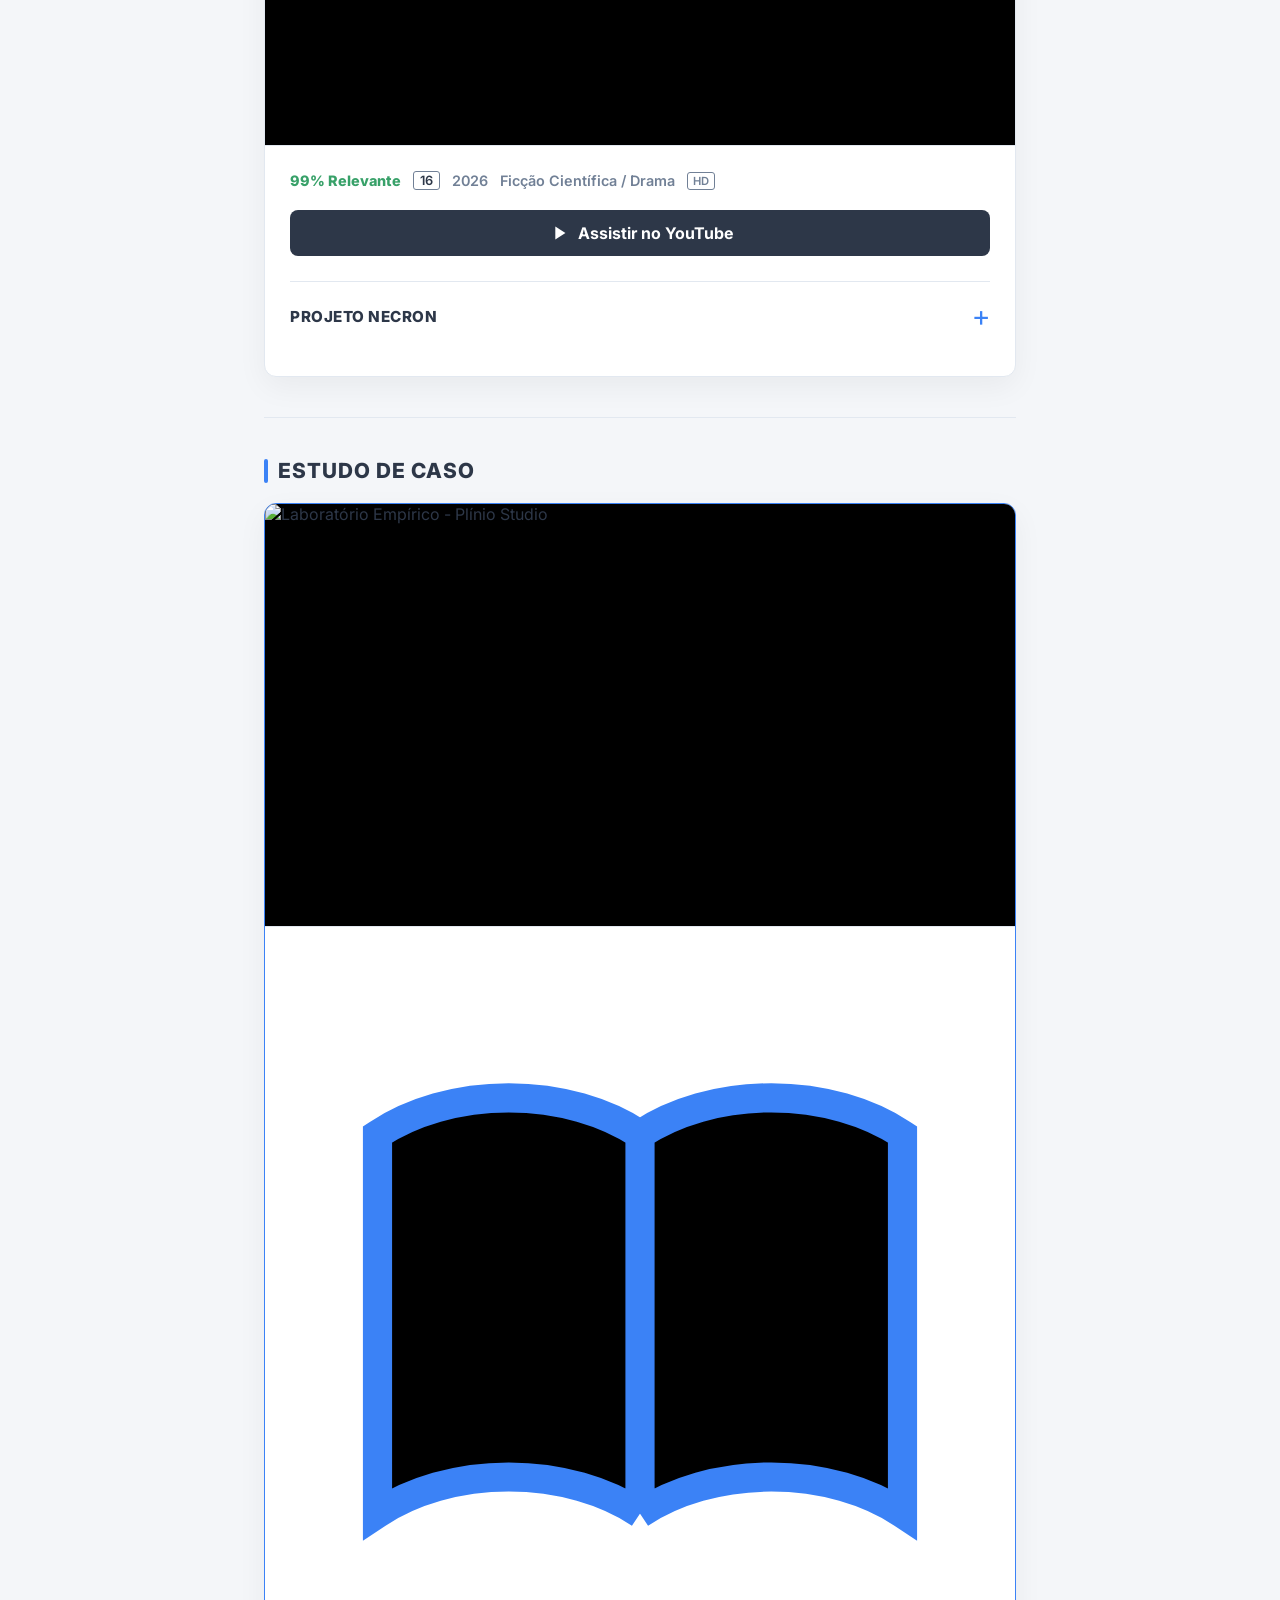
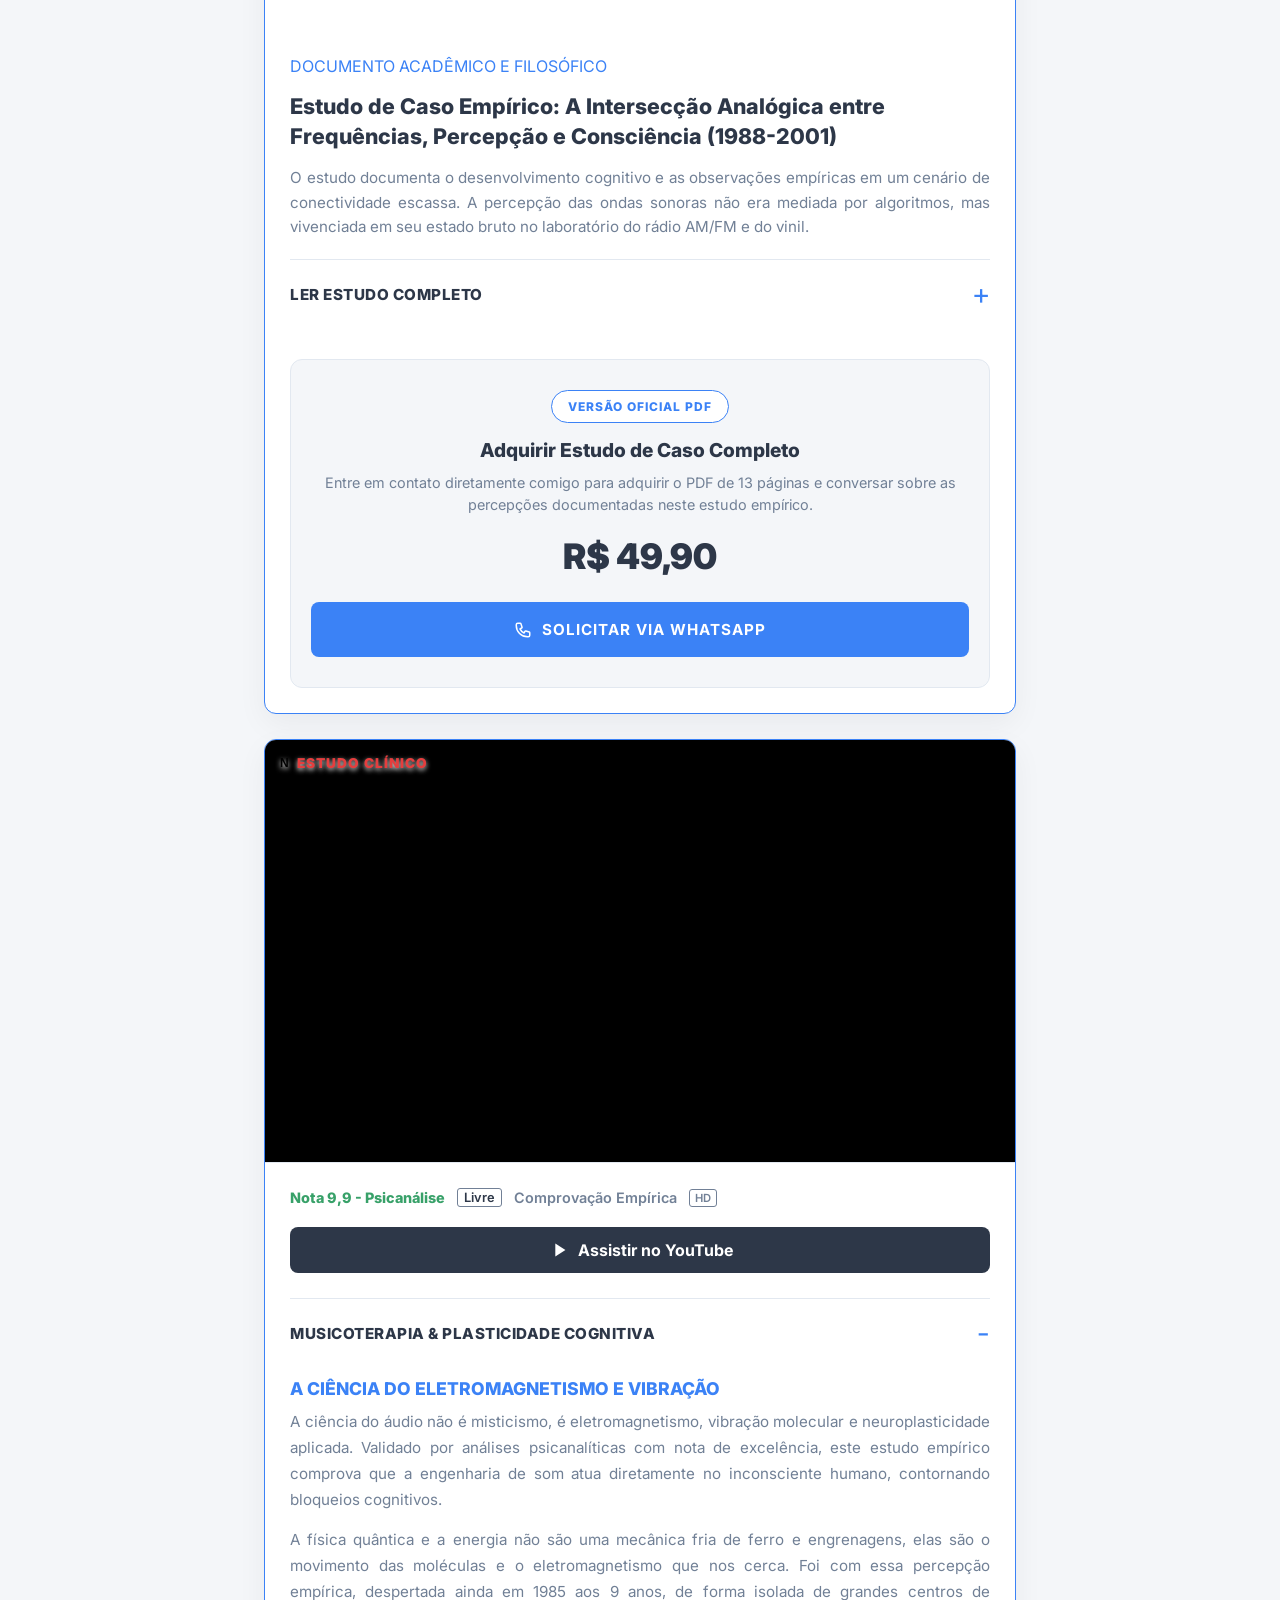
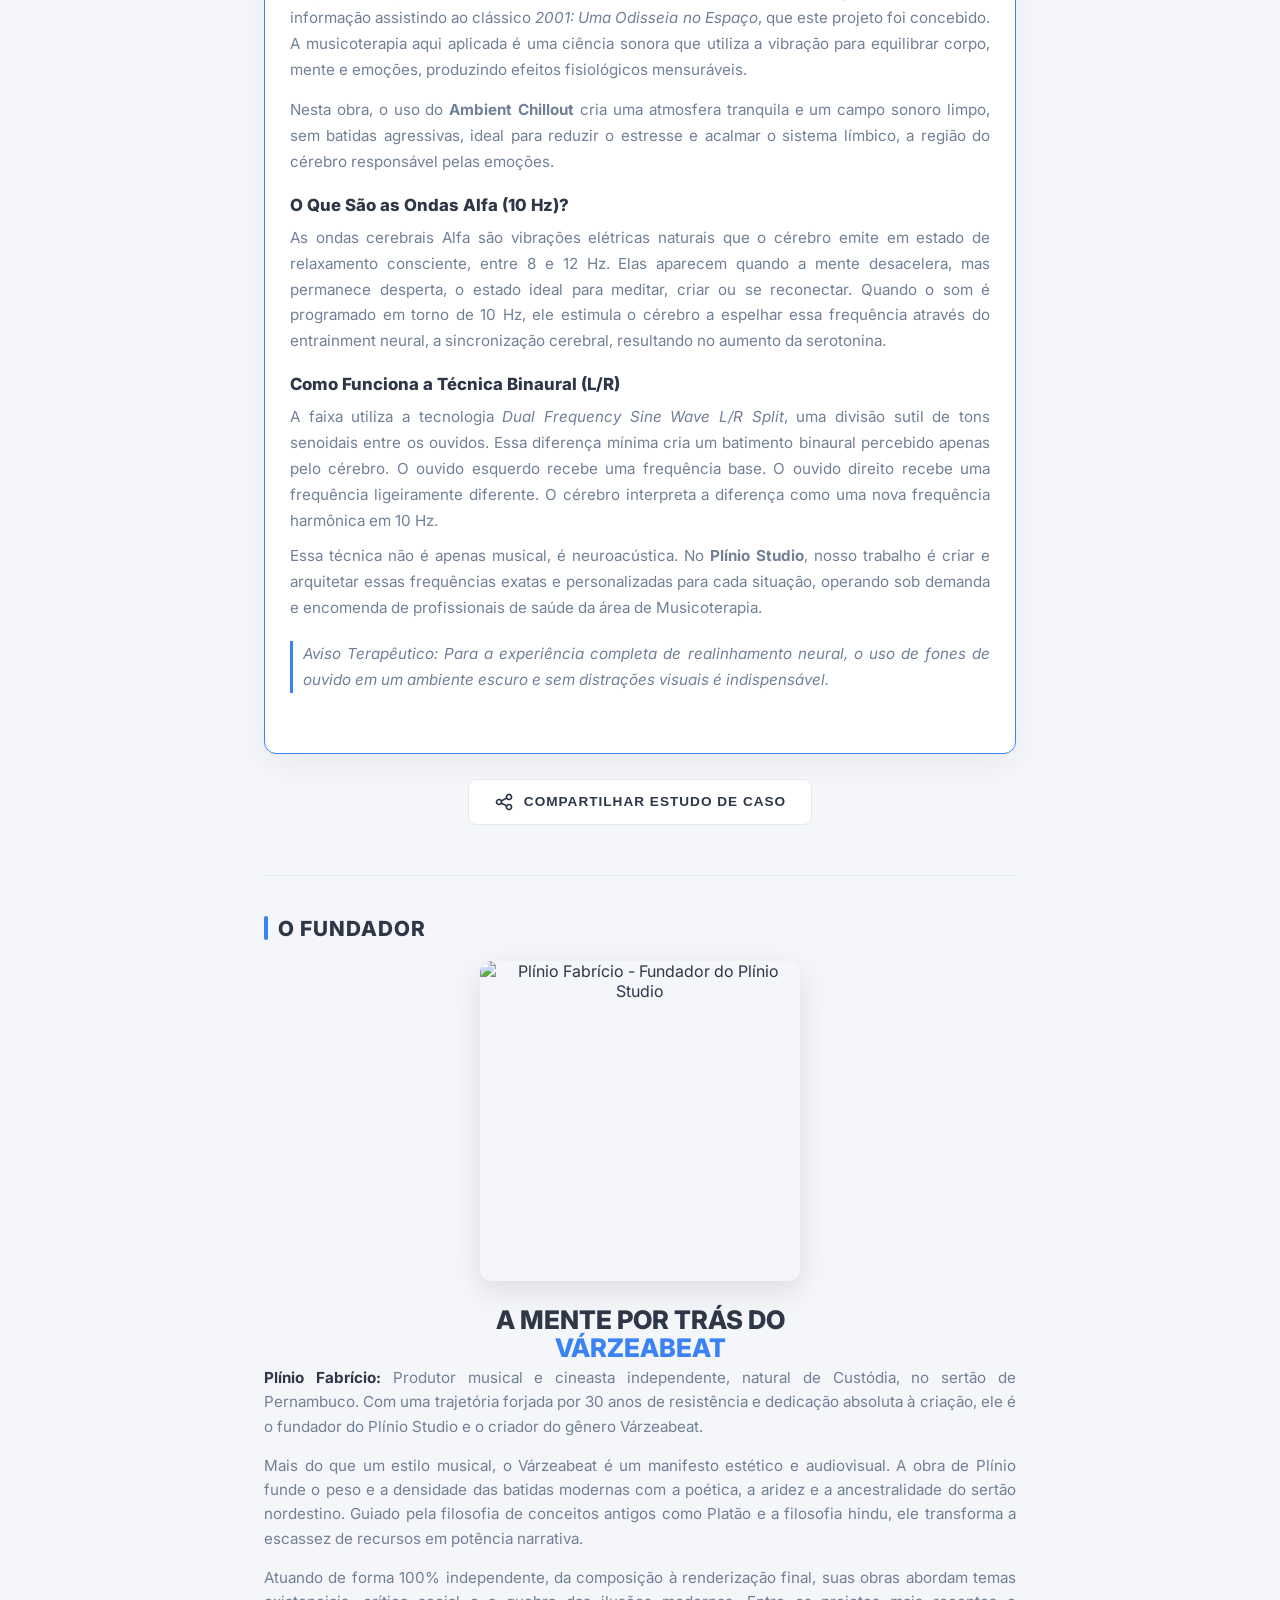
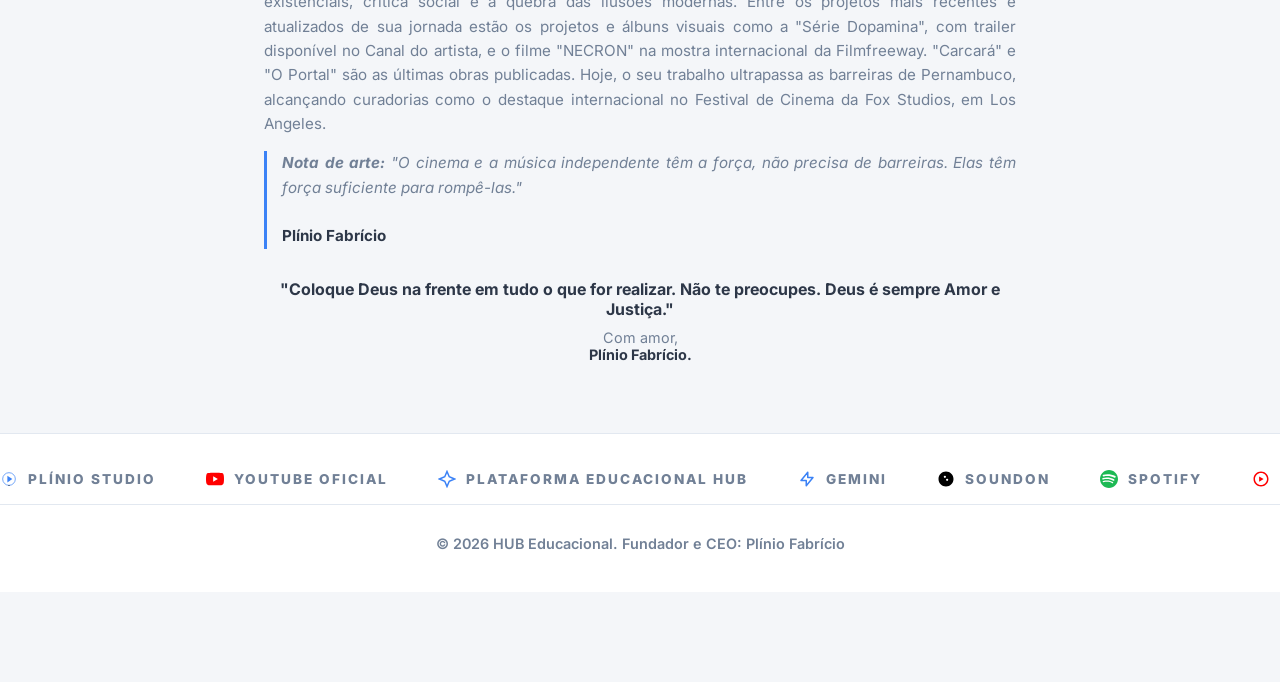
==== commit e8b82dac: "Revise comments for music factory and case study sections Updated comments in HTML to reflect accura" ====
--- a/index.html
+++ b/index.html
@@ -311,12 +311,11 @@
             </a>
         </div>
 
-        <!-- FÁBRICA DE MÚSICAS (MC ESTÚDIO) MOVIDO PARA LOGO ABAIXO DO ARSENAL -->
+        <!-- FÁBRICA DE MÚSICAS (MC ESTÚDIO) -->
         <h2 class="section-title">Fábrica de Músicas</h2>
         <div style="background:var(--bg-card); border:1px solid var(--border-color); border-radius:12px; padding:30px 20px; text-align:center; box-shadow:0 5px 15px rgba(0,0,0,0.02); margin-bottom: 40px;">
             <p style="color:var(--text-muted); font-size:0.95rem; margin-bottom:15px; font-weight: 600;">Gere trilhas e batidas originais exclusivas utilizando nossa arquitetura de Inteligência Artificial para o seu audiovisual.</p>
             
-            <!-- PLAYER DE ÁUDIO INTEGRADO -->
             <div style="margin-bottom: 20px; background: var(--bg-main); padding: 15px; border-radius: 8px; border: 1px solid var(--border-color);">
                 <p style="font-size: 0.8rem; font-weight: 700; color: var(--accent-primary); margin-bottom: 10px; text-transform: uppercase;">Amostra: Várzeabeat (Gosto de Giz)</p>
                 <audio controls style="width: 100%; height: 40px; outline: none;">
@@ -380,10 +379,10 @@
 
         <div class="divider"></div>
 
-        <!-- SEÇÃO ESTUDOS DE CASO (THUMBNAIL LIMPA SEM O PLAY SOBREPOSTO) -->
+        <!-- SEÇÃO ESTUDOS DE CASO -->
         <h2 class="section-title" id="estudos-de-caso">Estudo de Caso</h2>
         
-        <!-- CARD 1: DOSSIÊ EMPÍRICO -->
+        <!-- CARD 1: ESTUDO DE CASO EMPÍRICO -->
         <div class="netflix-card" style="margin-bottom: 25px; border-color: var(--accent-primary);">
             
             <div class="netflix-video-wrapper" style="cursor:default;">
@@ -396,7 +395,7 @@
                     DOCUMENTO ACADÊMICO E FILOSÓFICO
                 </div>
                 
-                <h3 style="font-size: 1.35rem; font-weight:800; color:var(--text-main); margin-bottom:15px; line-height:1.4;">Dossiê Empírico: A Intersecção Analógica entre Frequências, Percepção e Consciência (1988-2001)</h3>
+                <h3 style="font-size: 1.35rem; font-weight:800; color:var(--text-main); margin-bottom:15px; line-height:1.4;">Estudo de Caso Empírico: A Intersecção Analógica entre Frequências, Percepção e Consciência (1988-2001)</h3>
                 
                 <p style="color:var(--text-muted); font-size:0.95rem; line-height:1.6; margin-bottom:20px; text-align: justify;">O estudo documenta o desenvolvimento cognitivo e as observações empíricas em um cenário de conectividade escassa. A percepção das ondas sonoras não era mediada por algoritmos, mas vivenciada em seu estado bruto no laboratório do rádio AM/FM e do vinil.</p>
                 
@@ -494,7 +493,7 @@
             </div>
         </div>
 
-        <!-- BOTÃO DE COMPARTILHAMENTO DA SEÇÃO CORRIGIDO -->
+        <!-- BOTÃO DE COMPARTILHAMENTO DA SEÇÃO -->
         <div style="margin-bottom: 50px; text-align: center;">
             <button type="button" onclick="compartilharEstudo()" class="btn-action" style="background: var(--bg-card); color: var(--text-main); border-color: var(--border-color); width: auto; padding: 12px 25px;">
                 <svg viewBox="0 0 24 24" style="width: 20px; height: 20px; stroke: currentColor; fill: none; stroke-width: 2;"><path stroke-linecap="round" stroke-linejoin="round" d="M8.684 13.342C8.886 12.938 9 12.482 9 12c0-.482-.114-.938-.316-1.342m0 2.684a3 3 0 110-2.684m0 2.684l6.632 3.316m-6.632-6l6.632-3.316m0 0a3 3 0 105.367-2.684 3 3 0 00-5.367 2.684zm0 9.316a3 3 0 105.368 2.684 3 3 0 00-5.368-2.684z"></path></svg>
@@ -506,14 +505,14 @@
 
         <!-- BIOGRAFIA E FUNDAÇÃO -->
         <h2 class="section-title">O Fundador</h2>
-        <div class="hero-section" style="padding: 0 0 20px 0; border: none; background: transparent; margin-bottom: 10px;">
-            <div style="text-align: center; margin-bottom: 25px;">
-                <img src="https://raw.githubusercontent.com/iadesignerweb/pliniostudio.io/refs/heads/main/foto-perfil-plinio-fabricio-oficial.png" alt="Plínio Fabrício - Fundador do Plínio Studio" style="width: 100%; max-width: 400px; border-radius: 12px; box-shadow: 0 10px 30px rgba(0,0,0,0.1);">
+        <div style="margin: 0; padding: 0 0 20px 0; text-align: center;">
+            <div style="margin-bottom: 25px;">
+                <img src="https://raw.githubusercontent.com/iadesignerweb/pliniostudio.io/refs/heads/main/foto-perfil-plinio-fabricio-oficial.png" alt="Plínio Fabrício - Fundador do Plínio Studio" style="width: 100%; max-width: 320px; aspect-ratio: 1/1; object-fit: cover; border-radius: 12px; box-shadow: 0 10px 30px rgba(0,0,0,0.1); margin: 0 auto; display: block;">
             </div>
             
             <h1 class="hero-title" style="text-align: center; font-size: 1.6rem; text-transform: uppercase;">A MENTE POR TRÁS DO <br><span style="color: var(--accent-primary);">VÁRZEABEAT</span></h1>
             
-            <div style="color: var(--text-muted); font-size: 0.95rem; line-height: 1.6; margin-bottom: 25px; text-align: justify;">
+            <div style="color: var(--text-muted); font-size: 0.95rem; line-height: 1.6; margin-bottom: 25px; text-align: justify; word-wrap: break-word; overflow-wrap: break-word;">
                 <p style="margin-bottom: 15px;"><strong style="color: var(--text-main);">Plínio Fabrício:</strong> Produtor musical e cineasta independente, natural de Custódia, no sertão de Pernambuco. Com uma trajetória forjada por 30 anos de resistência e dedicação absoluta à criação, ele é o fundador do Plínio Studio e o criador do gênero Várzeabeat.</p>
                 <p style="margin-bottom: 15px;">Mais do que um estilo musical, o Várzeabeat é um manifesto estético e audiovisual. A obra de Plínio funde o peso e a densidade das batidas modernas com a poética, a aridez e a ancestralidade do sertão nordestino. Guiado pela filosofia de conceitos antigos como Platão e a filosofia hindu, ele transforma a escassez de recursos em potência narrativa.</p>
                 <p style="margin-bottom: 15px;">Atuando de forma 100% independente, da composição à renderização final, suas obras abordam temas existenciais, crítica social e a quebra das ilusões modernas. Entre os projetos mais recentes e atualizados de sua jornada estão os projetos e álbuns visuais como a "Série Dopamina", com trailer disponível no Canal do artista, e o filme "NECRON" na mostra internacional da Filmfreeway. "Carcará" e "O Portal" são as últimas obras publicadas. Hoje, o seu trabalho ultrapassa as barreiras de Pernambuco, alcançando curadorias como o destaque internacional no Festival de Cinema da Fox Studios, em Los Angeles.</p>
